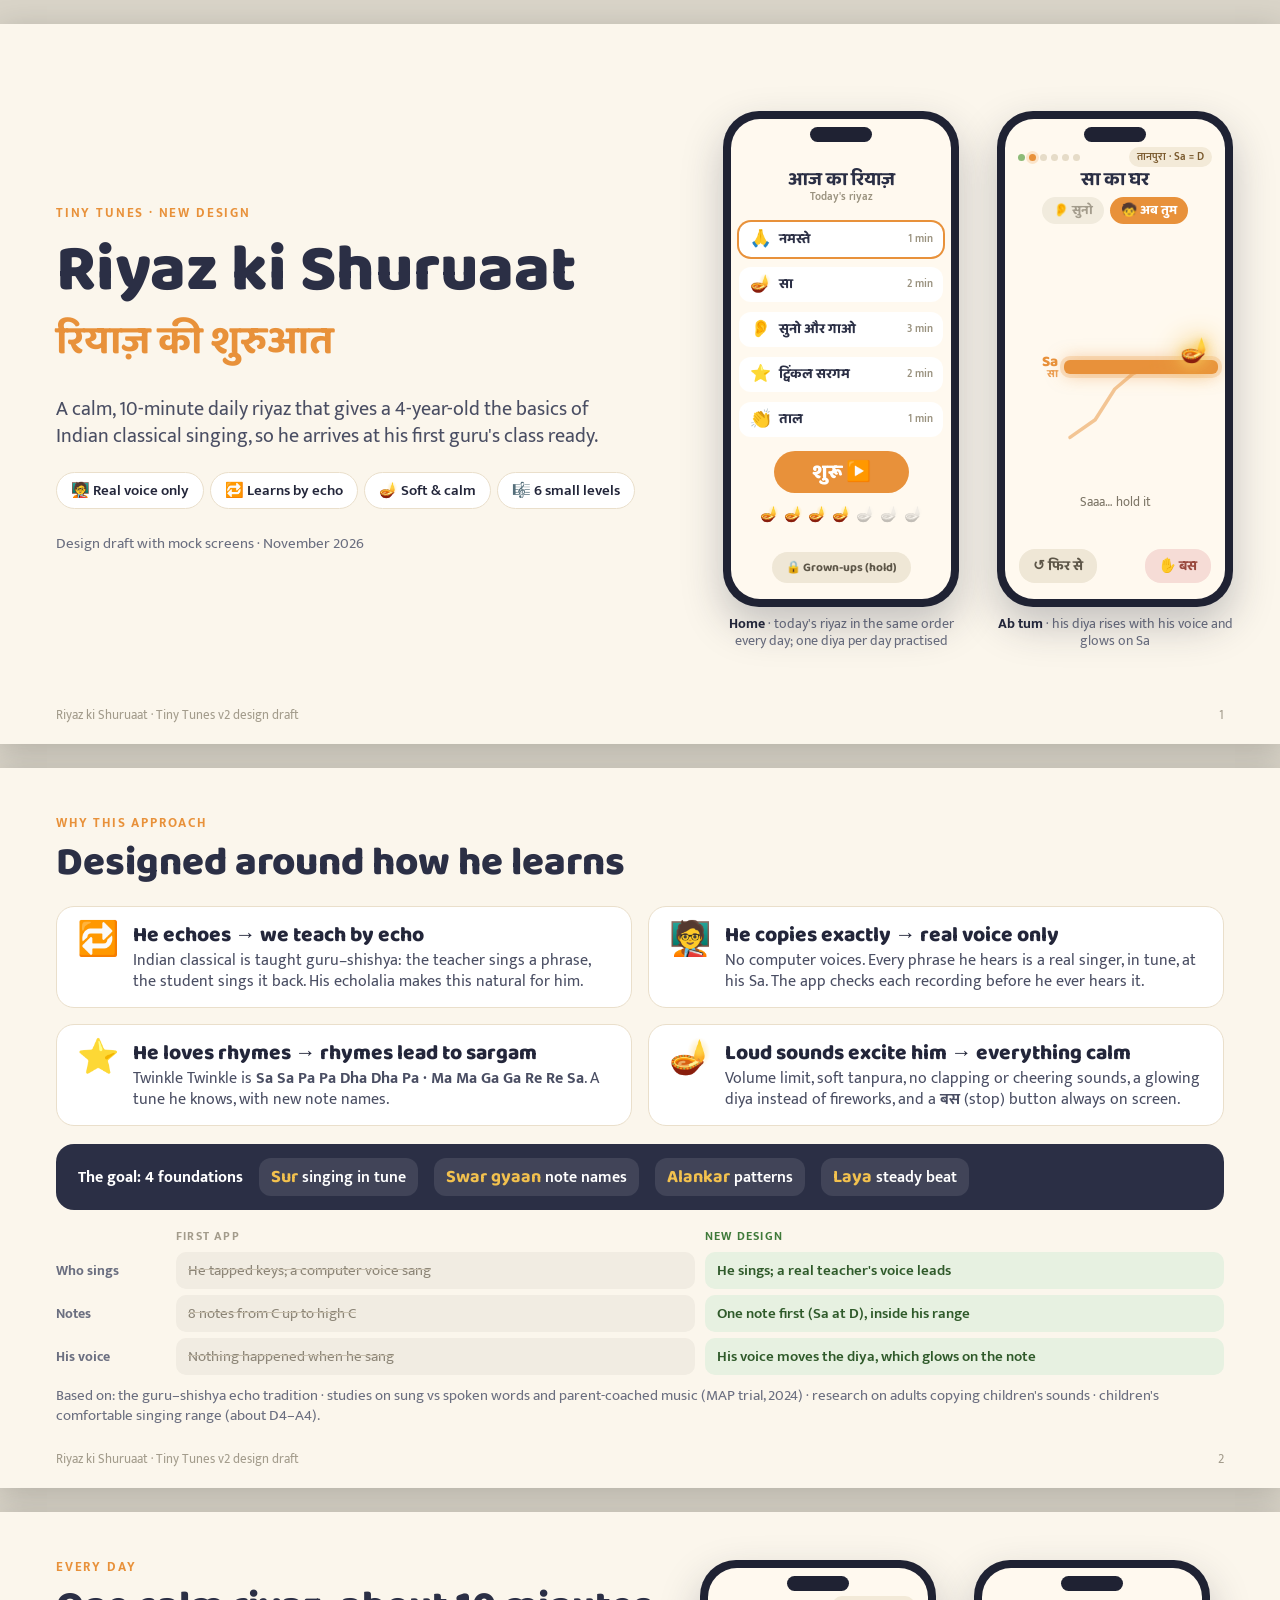
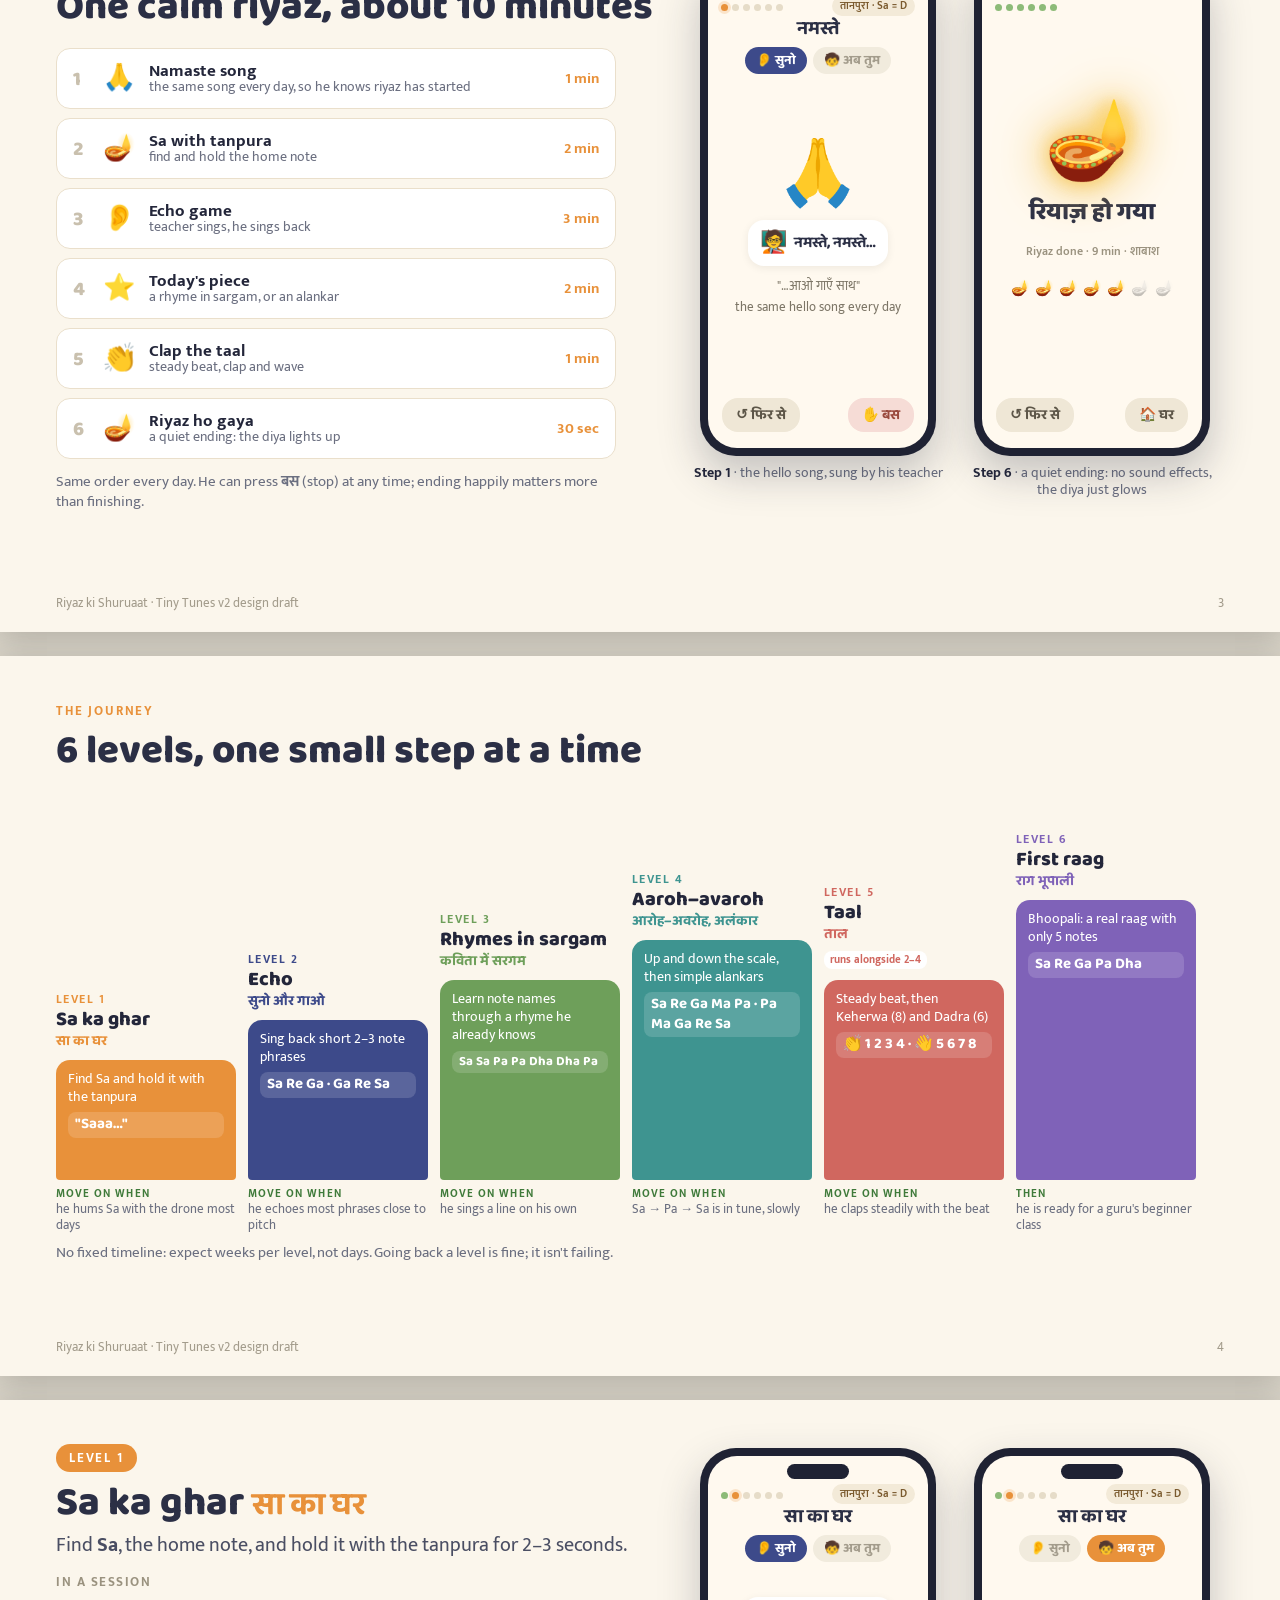
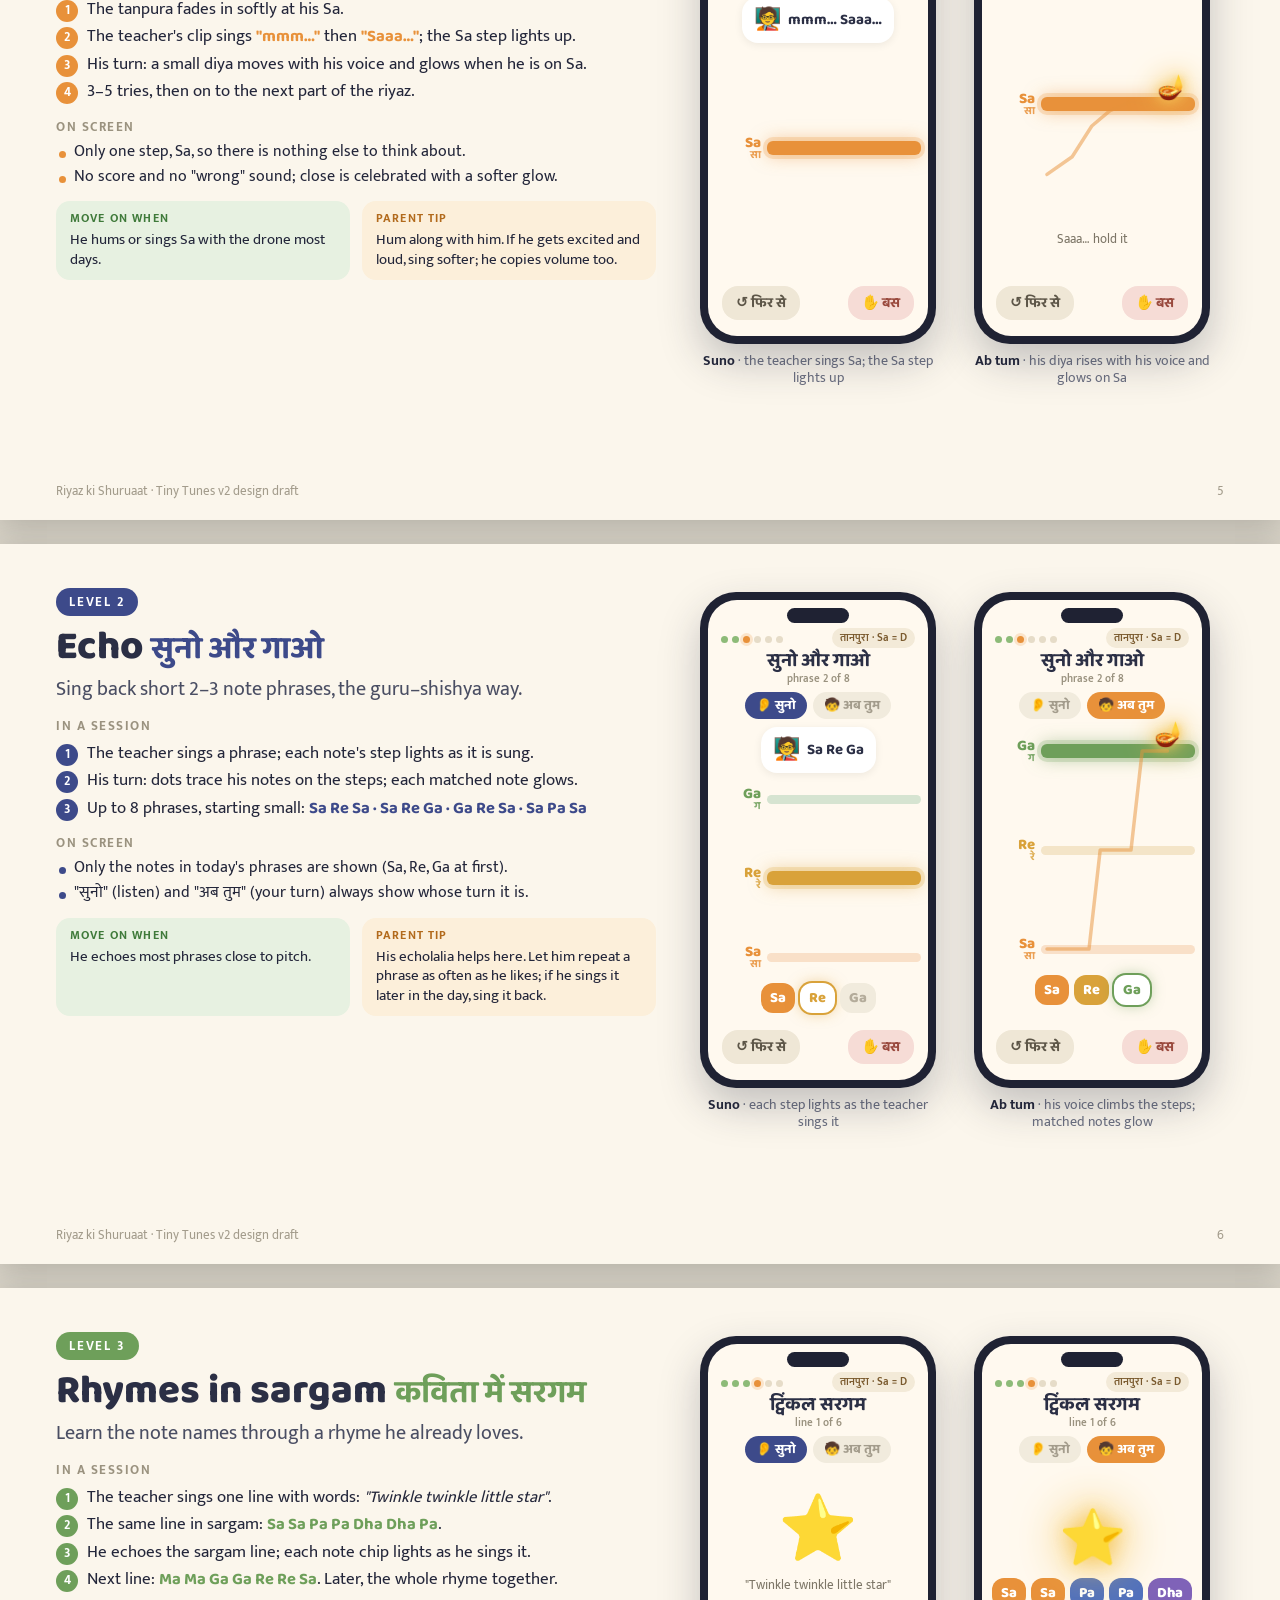
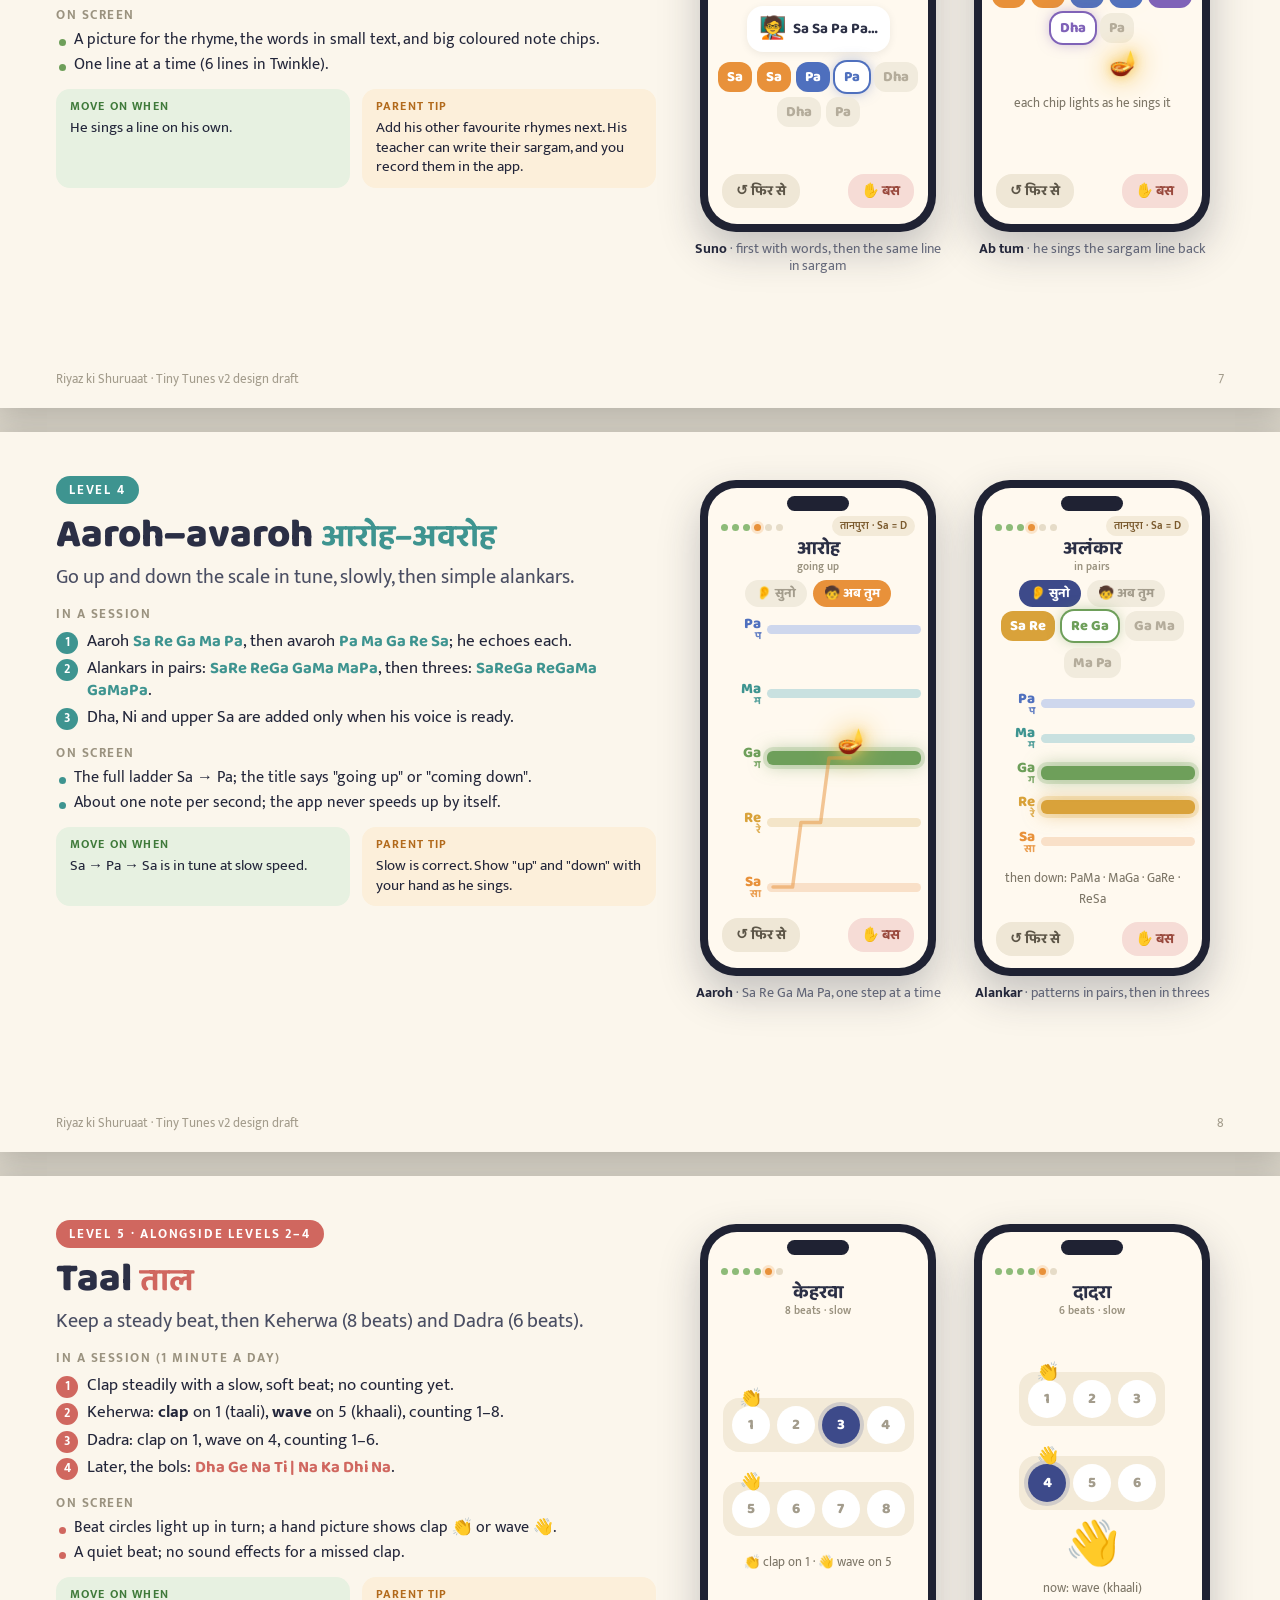
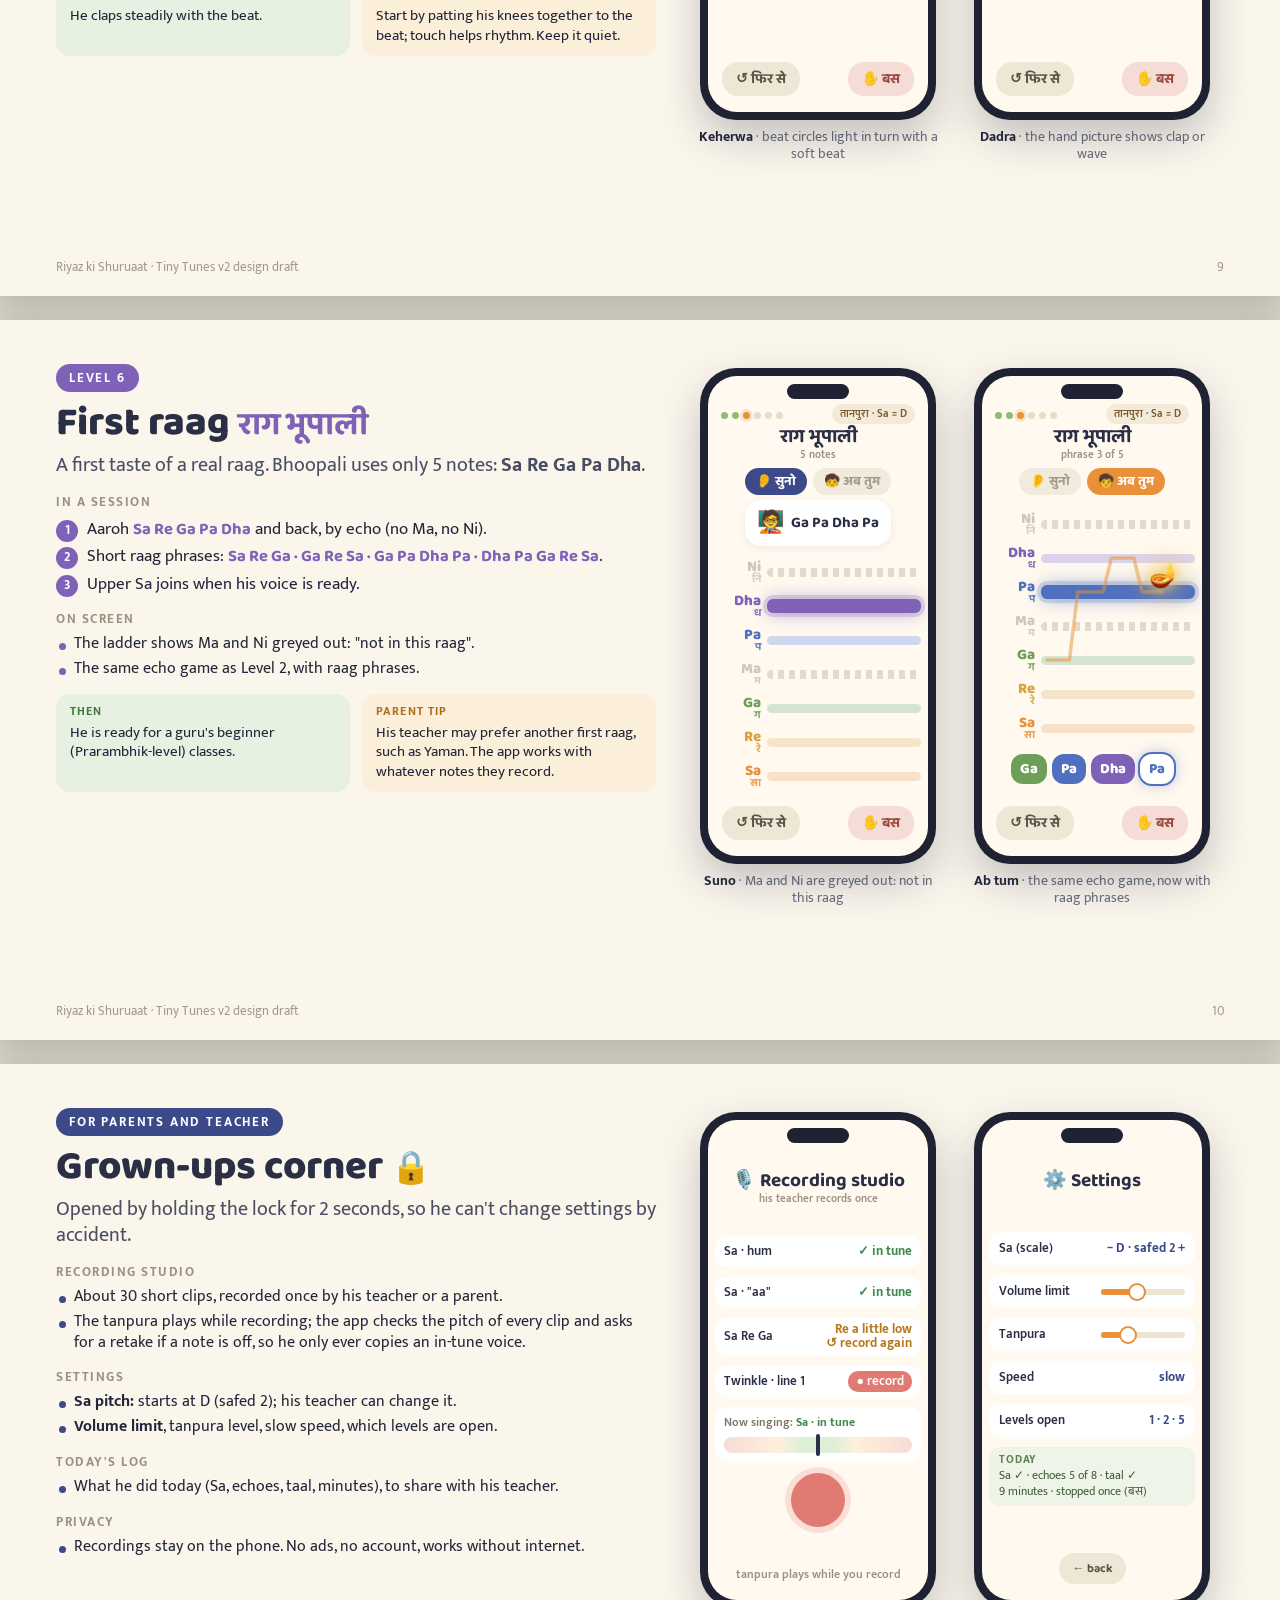
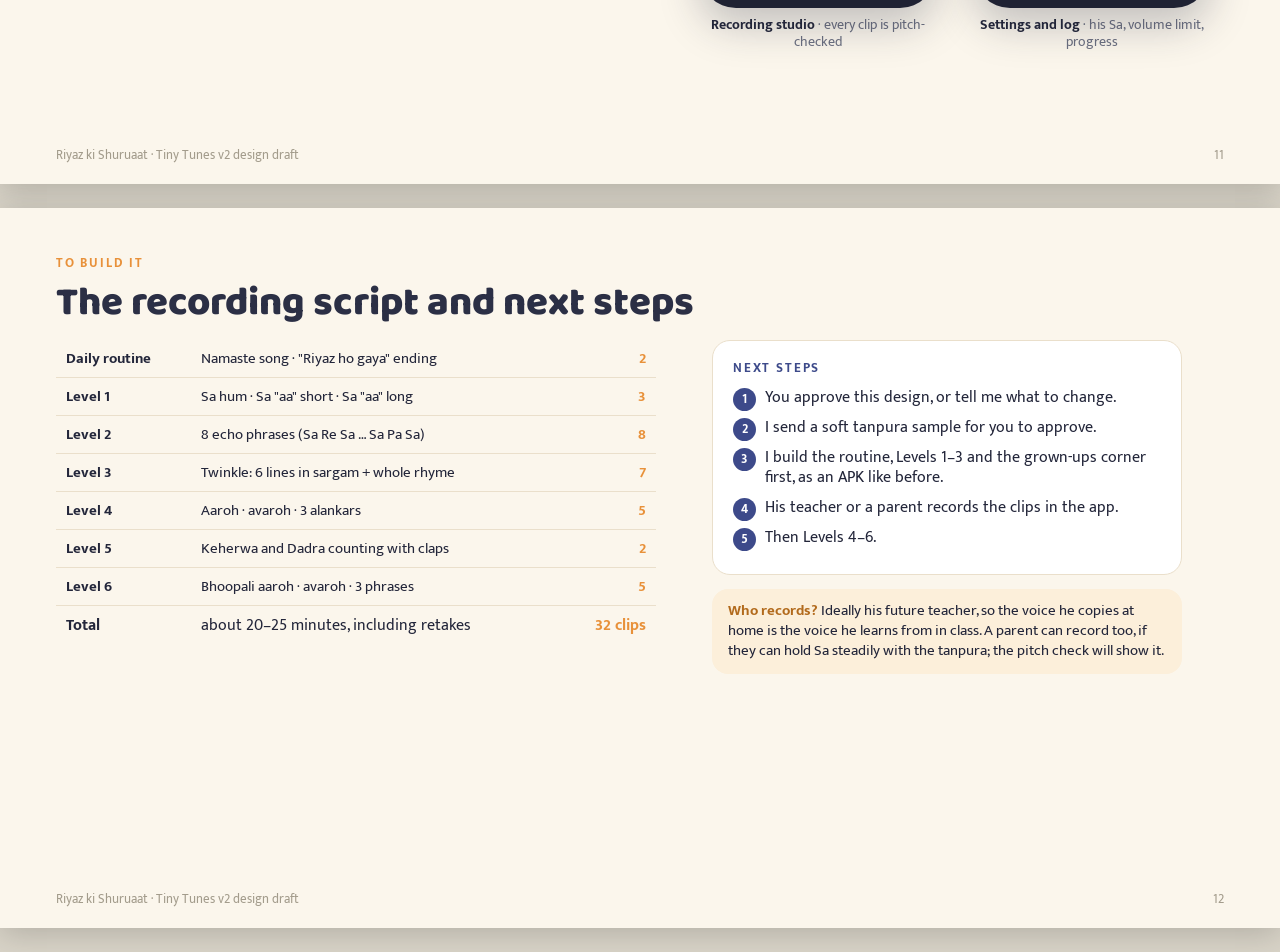
==== docs/presentation/index.html @ 470d6c38 "Add level-by-level design deck with mock screens (Riyaz ki Shuruaat) Co-Authored-By: Claude Opus 5.5" ====
<!DOCTYPE html>
<html lang="en"><head><meta charset="utf-8">
<meta name="viewport" content="width=device-width,initial-scale=1">
<title>Riyaz ki Shuruaat</title>
<style>
@font-face{font-family:"Baloo 2";font-weight:600;src:url(fonts/baloo-2-latin-600-normal.woff2) format("woff2");unicode-range:U+0000-00FF,U+0131,U+0152-0153,U+02BB-02BC,U+02C6,U+02DA,U+02DC,U+2000-206F,U+20AC,U+2122,U+2212,U+FEFF}
@font-face{font-family:"Baloo 2";font-weight:700;src:url(fonts/baloo-2-latin-700-normal.woff2) format("woff2");unicode-range:U+0000-00FF,U+0131,U+0152-0153,U+02BB-02BC,U+02C6,U+02DA,U+02DC,U+2000-206F,U+20AC,U+2122,U+2212,U+FEFF}
@font-face{font-family:"Baloo 2";font-weight:800;src:url(fonts/baloo-2-latin-800-normal.woff2) format("woff2");unicode-range:U+0000-00FF,U+0131,U+0152-0153,U+02BB-02BC,U+02C6,U+02DA,U+02DC,U+2000-206F,U+20AC,U+2122,U+2212,U+FEFF}
@font-face{font-family:"Baloo 2";font-weight:600;src:url(fonts/baloo-2-devanagari-600-normal.woff2) format("woff2");unicode-range:U+0900-097F,U+1CD0-1CF9,U+200C-200D,U+20A8,U+20B9,U+25CC,U+A830-A839,U+A8E0-A8FF}
@font-face{font-family:"Baloo 2";font-weight:700;src:url(fonts/baloo-2-devanagari-700-normal.woff2) format("woff2");unicode-range:U+0900-097F,U+1CD0-1CF9,U+200C-200D,U+20A8,U+20B9,U+25CC,U+A830-A839,U+A8E0-A8FF}
@font-face{font-family:"Baloo 2";font-weight:800;src:url(fonts/baloo-2-devanagari-800-normal.woff2) format("woff2");unicode-range:U+0900-097F,U+1CD0-1CF9,U+200C-200D,U+20A8,U+20B9,U+25CC,U+A830-A839,U+A8E0-A8FF}
@font-face{font-family:"Mukta";font-weight:400;src:url(fonts/mukta-latin-400-normal.woff2) format("woff2");unicode-range:U+0000-00FF,U+0131,U+0152-0153,U+02BB-02BC,U+02C6,U+02DA,U+02DC,U+2000-206F,U+20AC,U+2122,U+2212,U+FEFF}
@font-face{font-family:"Mukta";font-weight:600;src:url(fonts/mukta-latin-600-normal.woff2) format("woff2");unicode-range:U+0000-00FF,U+0131,U+0152-0153,U+02BB-02BC,U+02C6,U+02DA,U+02DC,U+2000-206F,U+20AC,U+2122,U+2212,U+FEFF}
@font-face{font-family:"Mukta";font-weight:700;src:url(fonts/mukta-latin-700-normal.woff2) format("woff2");unicode-range:U+0000-00FF,U+0131,U+0152-0153,U+02BB-02BC,U+02C6,U+02DA,U+02DC,U+2000-206F,U+20AC,U+2122,U+2212,U+FEFF}
@font-face{font-family:"Mukta";font-weight:400;src:url(fonts/mukta-devanagari-400-normal.woff2) format("woff2");unicode-range:U+0900-097F,U+1CD0-1CF9,U+200C-200D,U+20A8,U+20B9,U+25CC,U+A830-A839,U+A8E0-A8FF}
@font-face{font-family:"Mukta";font-weight:600;src:url(fonts/mukta-devanagari-600-normal.woff2) format("woff2");unicode-range:U+0900-097F,U+1CD0-1CF9,U+200C-200D,U+20A8,U+20B9,U+25CC,U+A830-A839,U+A8E0-A8FF}
@font-face{font-family:"Mukta";font-weight:700;src:url(fonts/mukta-devanagari-700-normal.woff2) format("woff2");unicode-range:U+0900-097F,U+1CD0-1CF9,U+200C-200D,U+20A8,U+20B9,U+25CC,U+A830-A839,U+A8E0-A8FF}

:root{--bg:#FBF6EC;--ink:#23263A;--mut:#6B6F80;--line:#EADFCB;--saf:#E8913A;--ind:#3D4A8A;--leaf:#6E9F5A;--teal:#3E9490;--rose:#D0675F;--vio:#7F62B8}
*{box-sizing:border-box;margin:0;padding:0}
html,body{background:#d9d4c8}
body{font-family:"Mukta","Noto Color Emoji",sans-serif;color:var(--ink);-webkit-print-color-adjust:exact;print-color-adjust:exact}
.slide{width:1280px;height:720px;background:var(--bg);position:relative;overflow:hidden;padding:44px 56px 0;break-after:page}
@media screen{.slide{margin:24px auto;box-shadow:0 6px 30px rgba(0,0,0,.18)}}
@page{size:1280px 720px;margin:0}
@media print{html,body{background:none}.slide{margin:0}}
.foot{position:absolute;left:56px;right:56px;bottom:18px;display:flex;justify-content:space-between;font-size:12.5px;color:#A39C8C}
.kicker{font-weight:700;letter-spacing:.14em;font-size:13px;color:var(--saf);text-transform:uppercase}
h1{font-family:"Baloo 2";font-size:66px;line-height:1;font-weight:800;color:#2B2F45}
h2{font-family:"Baloo 2";font-size:40px;font-weight:800;line-height:1.05;color:#2B2F45}
.dev{font-family:"Baloo 2";color:var(--saf);font-weight:700}
.lead{font-size:20px;color:#4A4E63;line-height:1.35}
.pill{display:inline-block;font-weight:600;font-size:15px;padding:5px 14px;border-radius:20px;background:#fff;border:1.5px solid var(--line);margin:0 6px 8px 0}
.note{font-size:14.5px;color:var(--mut);line-height:1.35}

/* ---------- phone ---------- */
.ph{display:flex;flex-direction:column;align-items:center;gap:9px}
.phone{width:236px;height:496px;border-radius:36px;background:#1F2233;padding:8px;box-shadow:0 18px 40px rgba(35,38,58,.25);position:relative}
.screen{width:100%;height:100%;border-radius:29px;background:#FFF9EF;overflow:hidden;display:flex;flex-direction:column;position:relative;font-family:"Baloo 2","Noto Color Emoji",sans-serif;color:#2B2F45}
.notch{position:absolute;top:8px;left:50%;transform:translateX(-50%);width:62px;height:15px;border-radius:9px;background:#1F2233}
.sb{display:flex;justify-content:space-between;align-items:center;padding:30px 13px 2px;height:48px}
.dots i{display:inline-block;width:7px;height:7px;border-radius:50%;background:#E6DCC8;margin-right:4px}
.dots i.done{background:#8DBB78}.dots i.cur{background:var(--saf);box-shadow:0 0 0 3px #E8913A33}
.tp{font-family:Mukta;font-size:10.5px;font-weight:600;background:#F3EAD8;color:#7A5A2E;padding:1px 8px;border-radius:10px}
.st{font-weight:700;font-size:19px;text-align:center;margin:2px 0 0;line-height:1.2}
.st small{display:block;font-family:Mukta;font-weight:600;font-size:11px;color:#9A927F}
.tbar{display:flex;gap:6px;justify-content:center;margin:6px 0 0}
.tb{font-size:13px;font-weight:700;padding:3px 11px;border-radius:14px;background:#F1EBDD;color:#A39C8C}
.tb.on{background:var(--ind);color:#fff}.tb.on.you{background:var(--saf)}
.body{flex:1;position:relative;padding:4px 10px;display:flex;flex-direction:column;align-items:center;justify-content:center;gap:10px}
.ft{display:flex;justify-content:space-between;padding:8px 14px 16px}
.kb{font-size:14px;font-weight:700;padding:6px 14px;border-radius:16px;background:#EFE7D6;color:#5D5648}
.kb.stop{background:#F6DCD6;color:#9A4A3E}
.bub{display:flex;align-items:center;gap:7px;background:#fff;border-radius:16px;padding:5px 12px;box-shadow:0 2px 8px rgba(0,0,0,.07);font-size:15px;font-weight:700}
.bub .av{font-size:22px}
.lad{position:relative;width:206px}
.rung{position:absolute;left:0;right:0;height:26px;display:flex;align-items:center;gap:6px}
.nl{width:46px;text-align:right;font-weight:800;font-size:15px;color:var(--c);line-height:.95}
.nl i{display:block;font-style:normal;font-size:11px;font-weight:700;opacity:.85}
.bar{flex:1;height:9px;border-radius:6px;background:color-mix(in srgb,var(--c) 28%,#fff)}
.rung.on .bar{height:14px;background:var(--c);box-shadow:0 0 0 4px color-mix(in srgb,var(--c) 22%,transparent),0 0 18px color-mix(in srgb,var(--c) 55%,transparent)}
.rung.grey .nl{color:#CFC8B8}.rung.grey .bar{background:repeating-linear-gradient(90deg,#E2DACB 0 6px,transparent 6px 11px)}
.trace{position:absolute;left:0;top:0;overflow:visible}
.trace polyline{fill:none;stroke:#E8913A;stroke-width:3.5;stroke-linecap:round;stroke-linejoin:round;opacity:.5}
.diya{position:absolute;font-size:24px;line-height:1;filter:drop-shadow(0 2px 2px rgba(0,0,0,.18))}
.diya.glow{filter:drop-shadow(0 0 6px #F7C95C) drop-shadow(0 0 14px #F2C14E)}
.arrow{position:absolute;right:-2px;font-size:22px;color:#B9B0A0;font-weight:800}
.chips{display:flex;flex-wrap:wrap;gap:5px;justify-content:center;max-width:206px}
.chip{font-weight:800;font-size:14.5px;padding:3px 9px;border-radius:12px;background:#F1EBDD;color:#B4AC9B}
.chip.done{background:var(--c);color:#fff}
.chip.cur{background:#fff;color:var(--c);box-shadow:0 0 0 2px var(--c),0 0 14px color-mix(in srgb,var(--c) 50%,transparent)}
.lyr{font-family:Mukta;font-size:12.5px;color:#7D7667;text-align:center}
.big{font-size:64px;line-height:1}
.glowbig{filter:drop-shadow(0 0 10px #F7C95C) drop-shadow(0 0 24px #F2C14E)}
.prog{font-family:Mukta;font-size:11.5px;color:#9A927F;font-weight:600}
.taalrow{display:flex;gap:7px;padding:8px 9px;border-radius:16px;background:#F3EAD8;position:relative}
.beat{width:38px;height:38px;border-radius:50%;background:#fff;display:flex;align-items:center;justify-content:center;font-size:15px;font-weight:800;color:#A39C8C;position:relative}
.beat.cur{background:var(--ind);color:#fff;box-shadow:0 0 0 4px #3D4A8A30}
.beat .ic{position:absolute;top:-21px;font-size:17px}
.taalgap{height:10px}
.rl{display:flex;align-items:center;gap:8px;background:#fff;border-radius:12px;padding:4px 10px;width:204px;font-size:14px;font-weight:700}
.rl .e{font-size:17px;width:22px;text-align:center}
.rl .m{margin-left:auto;font-family:Mukta;font-size:11px;color:#9A927F;font-weight:600}
.rl.cur{box-shadow:0 0 0 2px var(--saf)}
.go{background:var(--saf);color:#fff;font-weight:800;font-size:20px;border-radius:22px;padding:5px 38px;margin-top:4px}
.wk{display:flex;gap:5px}.wk span{font-size:15px;filter:grayscale(1) opacity(.3)}.wk span.on{filter:none}
.gl{display:flex;justify-content:space-between;align-items:center;width:206px;background:#fff;border-radius:11px;padding:5px 9px;font-family:Mukta;font-size:12.5px;font-weight:600;gap:6px}
.gl .ok{color:#3F8A4A;font-weight:700}.gl .warn{color:#B7791F;font-weight:700;text-align:right;line-height:1.1}
.gl .rec{background:#E07A73;color:#fff;border-radius:10px;padding:0 8px}
.meter{width:206px;background:#fff;border-radius:11px;padding:6px 9px 8px;font-family:Mukta;font-size:11.5px;color:#7D7667;font-weight:600}
.scale{position:relative;height:16px;margin-top:5px;border-radius:8px;background:linear-gradient(90deg,#F6DCD6,#FDF0DC 30%,#DDEFD6 42%,#DDEFD6 58%,#FDF0DC 70%,#F6DCD6)}
.needle{position:absolute;top:-3px;width:4px;height:22px;border-radius:2px;background:#2B2F45}
.recbtn{width:54px;height:54px;border-radius:50%;background:#E07A73;box-shadow:0 0 0 6px #E07A7333;margin:2px auto 0}
.sl{width:206px;background:#fff;border-radius:11px;padding:6px 10px;font-family:Mukta;font-size:12.5px;font-weight:600;display:flex;justify-content:space-between;align-items:center}
.sl .v{color:var(--ind);font-weight:700}
.track{width:84px;height:6px;border-radius:3px;background:#EDE5D4;position:relative}
.track b{position:absolute;left:0;top:0;bottom:0;border-radius:3px;background:var(--saf)}
.track i{position:absolute;top:-4px;width:14px;height:14px;border-radius:50%;background:#fff;box-shadow:0 0 0 2px var(--saf)}
.log{width:206px;background:#EEF4E8;border-radius:11px;padding:6px 10px;font-family:Mukta;font-size:12px;color:#3F5F35;line-height:1.35}
.log b{display:block;font-size:10.5px;letter-spacing:.08em;color:#5D7F52}
.cap{width:250px;text-align:center;font-size:13.5px;color:var(--mut);line-height:1.25}
.cap b{color:var(--ink)}

/* ---------- level slides ---------- */
.lvl{display:grid;grid-template-columns:600px 1fr;gap:30px;height:620px}
.badge{display:inline-block;font-weight:700;font-size:13px;letter-spacing:.14em;color:#fff;background:var(--lc);border-radius:14px;padding:3px 13px;margin-bottom:10px}
.lvl h2 .dev{color:var(--lc);font-size:32px;margin-left:8px}
.goal{font-size:20px;color:#4A4E63;line-height:1.3;margin:8px 0 4px}
.sec h4{font-size:12.5px;letter-spacing:.12em;text-transform:uppercase;color:#9A927F;margin:14px 0 4px;font-weight:700}
ol.steps{list-style:none;counter-reset:s}
ol.steps li{counter-increment:s;position:relative;padding-left:31px;margin:6px 0;font-size:16.5px;line-height:1.3}
ol.steps li::before{content:counter(s);position:absolute;left:0;top:1px;width:22px;height:22px;border-radius:50%;background:var(--lc);color:#fff;font-size:12.5px;font-weight:700;display:flex;align-items:center;justify-content:center}
ul.dots2{list-style:none}
ul.dots2 li{position:relative;padding-left:18px;margin:4px 0;font-size:16px;line-height:1.3}
ul.dots2 li::before{content:"";position:absolute;left:3px;top:9px;width:7px;height:7px;border-radius:50%;background:var(--lc)}
.boxes{display:grid;grid-template-columns:1fr 1fr;gap:12px;margin-top:14px}
.box{border-radius:14px;padding:11px 14px;font-size:15px;line-height:1.3}
.box b{display:block;font-size:11.5px;letter-spacing:.1em;text-transform:uppercase;margin-bottom:3px}
.box.move{background:#E7F1E1}.box.move b{color:#3F7A3A}
.box.tip{background:#FCEFDA}.box.tip b{color:#B26A1C}
.phones{display:flex;gap:24px;justify-content:center;align-items:flex-start;padding-top:4px}
.sg{font-family:"Baloo 2";font-weight:700;color:var(--lc)}

/* ---------- misc slides ---------- */
.cards{display:grid;grid-template-columns:1fr 1fr;gap:16px;margin-top:22px}
.card{background:#fff;border-radius:18px;padding:16px 20px;border:1.5px solid var(--line);display:flex;gap:14px}
.card .ce{font-size:34px;line-height:1}
.card h3{font-family:"Baloo 2";font-size:21px;font-weight:800;line-height:1.15;margin-bottom:3px}
.card p{font-size:15.5px;line-height:1.32;color:#4A4E63}
.band{margin-top:18px;background:#2B2F45;color:#fff;border-radius:18px;padding:14px 22px;display:flex;align-items:center;gap:16px;font-size:16px}
.band .f{background:#ffffff1a;border-radius:12px;padding:5px 12px;font-weight:600}
.band .f b{font-family:"Baloo 2";color:#F2C14E;font-size:18px;margin-right:4px}
.sched{display:flex;flex-direction:column;gap:9px;margin-top:20px;width:560px}
.si{display:flex;align-items:center;gap:14px;background:#fff;border-radius:14px;border:1.5px solid var(--line);padding:8px 16px}
.si .n{font-family:"Baloo 2";font-weight:800;color:#C9C0AE;font-size:20px;width:16px}
.si .e{font-size:26px}
.si .t{font-weight:700;font-size:17px;line-height:1.1}
.si .t small{display:block;font-weight:400;font-size:13.5px;color:var(--mut)}
.si .m{margin-left:auto;font-weight:700;color:var(--saf);font-size:15px;white-space:nowrap}
.stairs{display:flex;gap:12px;align-items:flex-end;height:392px;margin-top:16px}
.col{width:180px;display:flex;flex-direction:column;justify-content:flex-end;height:100%}
.col .lab{margin-bottom:8px}
.col .lab .num{font-weight:700;font-size:12px;letter-spacing:.12em;color:var(--lc)}
.col .lab .nm{font-family:"Baloo 2";font-weight:800;font-size:20px;line-height:1.05}
.col .lab .dv{font-family:"Baloo 2";font-weight:700;font-size:14px;color:var(--lc)}
.col .blk{background:var(--lc);border-radius:14px 14px 4px 4px;color:#fff;padding:10px 12px;font-size:14px;line-height:1.3}
.col .blk .ex{font-family:"Baloo 2";font-weight:700;font-size:15px;margin-top:6px;background:#ffffff26;border-radius:8px;padding:3px 7px}
.alongside{display:inline-block;font-size:11px;font-weight:700;background:#fff;color:var(--lc);border-radius:8px;padding:0 6px;margin-top:3px}
.under{display:flex;gap:12px;margin-top:8px}
.under div{width:180px;font-size:13px;line-height:1.25;color:var(--mut)}
.under div b{display:block;font-size:10.5px;letter-spacing:.1em;color:#3F7A3A}
table.rs{border-collapse:collapse;width:600px;font-size:15px;margin-top:16px}
table.rs td{padding:6px 10px;border-bottom:1.5px solid var(--line);vertical-align:top}
table.rs td:first-child{font-weight:700;white-space:nowrap}
table.rs td:last-child{text-align:right;font-weight:700;color:var(--saf);white-space:nowrap}
table.rs tr.tot td{border-bottom:0;font-size:16px}
.next{background:#fff;border:1.5px solid var(--line);border-radius:18px;padding:16px 20px;width:470px}
.next ol{list-style:none;counter-reset:s}
.next li{counter-increment:s;position:relative;padding-left:32px;margin:9px 0;font-size:16px;line-height:1.3}
.next li::before{content:counter(s);position:absolute;left:0;top:0;width:23px;height:23px;border-radius:50%;background:var(--ind);color:#fff;font-size:13px;font-weight:700;display:flex;align-items:center;justify-content:center}
.callout{margin-top:14px;background:#FCEFDA;border-radius:16px;padding:12px 16px;font-size:15px;line-height:1.35;width:470px}
.callout b{color:#B26A1C}
.cmp{display:grid;grid-template-columns:110px 1fr 1fr;gap:6px 10px;margin-top:16px;font-size:15px;align-items:center}
.cmp .ch{font-weight:700;font-size:12px;letter-spacing:.1em;text-transform:uppercase}
.cmp .ch.old{color:#A39C8C}.cmp .ch.new{color:#3F7A3A}
.cmp .cl{font-weight:700;color:var(--mut);font-size:14px}
.cmp .co{background:#F1ECE2;color:#8C8577;border-radius:10px;padding:6px 12px;text-decoration:line-through;text-decoration-color:#C9C0AE}
.cmp .cn{background:#E7F1E1;color:#2F5A2A;border-radius:10px;padding:6px 12px;font-weight:600}
</style></head><body>

<!-- 1 · Title -->
<section class="slide">
  <div style="display:grid;grid-template-columns:640px 1fr;gap:20px;height:620px;align-items:center">
    <div>
      <div class="kicker">Tiny Tunes · new design</div>
      <h1 style="margin-top:14px">Riyaz ki Shuruaat</h1>
      <div class="dev" style="font-size:40px;margin-top:6px">रियाज़ की शुरुआत</div>
      <p class="lead" style="margin:22px 0 22px;max-width:560px">A calm, 10-minute daily riyaz that gives a 4-year-old the basics of Indian classical singing, so he arrives at his first guru's class ready.</p>
      <div><span class="pill">🧑‍🏫 Real voice only</span><span class="pill">🔁 Learns by echo</span><span class="pill">🪔 Soft &amp; calm</span><span class="pill">🎼 6 small levels</span></div>
      <p class="note" style="margin-top:18px">Design draft with mock screens · November 2026</p>
    </div>
    <div class="phones" id="p-title"></div>
  </div>
  <div class="foot"><span>Riyaz ki Shuruaat · Tiny Tunes v2 design draft</span><span>1</span></div>
</section>

<!-- 2 · Designed around him -->
<section class="slide">
  <div class="kicker">Why this approach</div>
  <h2 style="margin-top:8px">Designed around how he learns</h2>
  <div class="cards">
    <div class="card"><div class="ce">🔁</div><div><h3>He echoes → we teach by echo</h3><p>Indian classical is taught guru–shishya: the teacher sings a phrase, the student sings it back. His echolalia makes this natural for him.</p></div></div>
    <div class="card"><div class="ce">🧑‍🏫</div><div><h3>He copies exactly → real voice only</h3><p>No computer voices. Every phrase he hears is a real singer, in tune, at his Sa. The app checks each recording before he ever hears it.</p></div></div>
    <div class="card"><div class="ce">⭐</div><div><h3>He loves rhymes → rhymes lead to sargam</h3><p>Twinkle Twinkle is <b>Sa Sa Pa Pa Dha Dha Pa · Ma Ma Ga Ga Re Re Sa</b>. A tune he knows, with new note names.</p></div></div>
    <div class="card"><div class="ce">🪔</div><div><h3>Loud sounds excite him → everything calm</h3><p>Volume limit, soft tanpura, no clapping or cheering sounds, a glowing diya instead of fireworks, and a <b>बस</b> (stop) button always on screen.</p></div></div>
  </div>
  <div class="band"><span style="font-weight:700;white-space:nowrap">The goal: 4 foundations</span>
    <span class="f"><b>Sur</b>singing in tune</span><span class="f"><b>Swar gyaan</b>note names</span><span class="f"><b>Alankar</b>patterns</span><span class="f"><b>Laya</b>steady beat</span></div>
  <div class="cmp">
    <div class="ch"></div><div class="ch old">First app</div><div class="ch new">New design</div>
    <div class="cl">Who sings</div><div class="co">He tapped keys; a computer voice sang</div><div class="cn">He sings; a real teacher's voice leads</div>
    <div class="cl">Notes</div><div class="co">8 notes from C up to high C</div><div class="cn">One note first (Sa at D), inside his range</div>
    <div class="cl">His voice</div><div class="co">Nothing happened when he sang</div><div class="cn">His voice moves the diya, which glows on the note</div>
  </div>
  <p class="note" style="margin-top:12px">Based on: the guru–shishya echo tradition · studies on sung vs spoken words and parent-coached music (MAP trial, 2024) · research on adults copying children's sounds · children's comfortable singing range (about D4–A4).</p>
  <div class="foot"><span>Riyaz ki Shuruaat · Tiny Tunes v2 design draft</span><span>2</span></div>
</section>

<!-- 3 · Daily routine -->
<section class="slide">
  <div style="display:grid;grid-template-columns:600px 1fr;gap:30px;height:620px">
    <div>
      <div class="kicker">Every day</div>
      <h2 style="margin-top:8px">One calm riyaz, about 10 minutes</h2>
      <div class="sched">
        <div class="si"><span class="n">1</span><span class="e">🙏</span><span class="t">Namaste song<small>the same song every day, so he knows riyaz has started</small></span><span class="m">1 min</span></div>
        <div class="si"><span class="n">2</span><span class="e">🪔</span><span class="t">Sa with tanpura<small>find and hold the home note</small></span><span class="m">2 min</span></div>
        <div class="si"><span class="n">3</span><span class="e">👂</span><span class="t">Echo game<small>teacher sings, he sings back</small></span><span class="m">3 min</span></div>
        <div class="si"><span class="n">4</span><span class="e">⭐</span><span class="t">Today's piece<small>a rhyme in sargam, or an alankar</small></span><span class="m">2 min</span></div>
        <div class="si"><span class="n">5</span><span class="e">👏</span><span class="t">Clap the taal<small>steady beat, clap and wave</small></span><span class="m">1 min</span></div>
        <div class="si"><span class="n">6</span><span class="e">🪔</span><span class="t">Riyaz ho gaya<small>a quiet ending: the diya lights up</small></span><span class="m">30 sec</span></div>
      </div>
      <p class="note" style="margin-top:14px;width:560px">Same order every day. He can press <b>बस</b> (stop) at any time; ending happily matters more than finishing.</p>
    </div>
    <div class="phones" id="p-routine"></div>
  </div>
  <div class="foot"><span>Riyaz ki Shuruaat · Tiny Tunes v2 design draft</span><span>3</span></div>
</section>

<!-- 4 · Six levels -->
<section class="slide">
  <div class="kicker">The journey</div>
  <h2 style="margin-top:8px">6 levels, one small step at a time</h2>
  <div class="stairs">
    <div class="col" style="--lc:var(--saf)"><div class="lab"><div class="num">LEVEL 1</div><div class="nm">Sa ka ghar</div><div class="dv">सा का घर</div></div><div class="blk" style="height:120px">Find Sa and hold it with the tanpura<div class="ex">"Saaa…"</div></div></div>
    <div class="col" style="--lc:var(--ind)"><div class="lab"><div class="num">LEVEL 2</div><div class="nm">Echo</div><div class="dv">सुनो और गाओ</div></div><div class="blk" style="height:160px">Sing back short 2–3 note phrases<div class="ex">Sa Re Ga · Ga Re Sa</div></div></div>
    <div class="col" style="--lc:var(--leaf)"><div class="lab"><div class="num">LEVEL 3</div><div class="nm">Rhymes in sargam</div><div class="dv">कविता में सरगम</div></div><div class="blk" style="height:200px">Learn note names through a rhyme he already knows<div class="ex" style="font-size:13px;white-space:nowrap">Sa Sa Pa Pa Dha Dha Pa</div></div></div>
    <div class="col" style="--lc:var(--teal)"><div class="lab"><div class="num">LEVEL 4</div><div class="nm">Aaroh–avaroh</div><div class="dv">आरोह–अवरोह, अलंकार</div></div><div class="blk" style="height:240px">Up and down the scale, then simple alankars<div class="ex">Sa Re Ga Ma Pa · Pa Ma Ga Re Sa</div></div></div>
    <div class="col" style="--lc:var(--rose)"><div class="lab"><div class="num">LEVEL 5</div><div class="nm">Taal</div><div class="dv">ताल</div><span class="alongside">runs alongside 2–4</span></div><div class="blk" style="height:200px">Steady beat, then Keherwa (8) and Dadra (6)<div class="ex">👏 1 2 3 4 · 👋 5 6 7 8</div></div></div>
    <div class="col" style="--lc:var(--vio)"><div class="lab"><div class="num">LEVEL 6</div><div class="nm">First raag</div><div class="dv">राग भूपाली</div></div><div class="blk" style="height:280px">Bhoopali: a real raag with only 5 notes<div class="ex">Sa Re Ga Pa Dha</div></div></div>
  </div>
  <div class="under">
    <div><b>MOVE ON WHEN</b>he hums Sa with the drone most days</div>
    <div><b>MOVE ON WHEN</b>he echoes most phrases close to pitch</div>
    <div><b>MOVE ON WHEN</b>he sings a line on his own</div>
    <div><b>MOVE ON WHEN</b>Sa → Pa → Sa is in tune, slowly</div>
    <div><b>MOVE ON WHEN</b>he claps steadily with the beat</div>
    <div><b>THEN</b>he is ready for a guru's beginner class</div>
  </div>
  <p class="note" style="margin-top:10px">No fixed timeline: expect weeks per level, not days. Going back a level is fine; it isn't failing.</p>
  <div class="foot"><span>Riyaz ki Shuruaat · Tiny Tunes v2 design draft</span><span>4</span></div>
</section>

<!-- 5 · Level 1 -->
<section class="slide" style="--lc:var(--saf)">
  <div class="lvl">
    <div>
      <span class="badge">LEVEL 1</span>
      <h2>Sa ka ghar<span class="dev">सा का घर</span></h2>
      <p class="goal">Find <b>Sa</b>, the home note, and hold it with the tanpura for 2–3 seconds.</p>
      <div class="sec"><h4>In a session</h4><ol class="steps">
        <li>The tanpura fades in softly at his Sa.</li>
        <li>The teacher's clip sings <span class="sg">"mmm…"</span> then <span class="sg">"Saaa…"</span>; the Sa step lights up.</li>
        <li>His turn: a small diya moves with his voice and glows when he is on Sa.</li>
        <li>3–5 tries, then on to the next part of the riyaz.</li>
      </ol></div>
      <div class="sec"><h4>On screen</h4><ul class="dots2">
        <li>Only one step, Sa, so there is nothing else to think about.</li>
        <li>No score and no "wrong" sound; close is celebrated with a softer glow.</li>
      </ul></div>
      <div class="boxes">
        <div class="box move"><b>Move on when</b>He hums or sings Sa with the drone most days.</div>
        <div class="box tip"><b>Parent tip</b>Hum along with him. If he gets excited and loud, sing softer; he copies volume too.</div>
      </div>
    </div>
    <div class="phones" id="p-l1"></div>
  </div>
  <div class="foot"><span>Riyaz ki Shuruaat · Tiny Tunes v2 design draft</span><span>5</span></div>
</section>

<!-- 6 · Level 2 -->
<section class="slide" style="--lc:var(--ind)">
  <div class="lvl">
    <div>
      <span class="badge">LEVEL 2</span>
      <h2>Echo<span class="dev">सुनो और गाओ</span></h2>
      <p class="goal">Sing back short 2–3 note phrases, the guru–shishya way.</p>
      <div class="sec"><h4>In a session</h4><ol class="steps">
        <li>The teacher sings a phrase; each note's step lights as it is sung.</li>
        <li>His turn: dots trace his notes on the steps; each matched note glows.</li>
        <li>Up to 8 phrases, starting small: <span class="sg">Sa Re Sa · Sa Re Ga · Ga Re Sa · Sa Pa Sa</span></li>
      </ol></div>
      <div class="sec"><h4>On screen</h4><ul class="dots2">
        <li>Only the notes in today's phrases are shown (Sa, Re, Ga at first).</li>
        <li>"सुनो" (listen) and "अब तुम" (your turn) always show whose turn it is.</li>
      </ul></div>
      <div class="boxes">
        <div class="box move"><b>Move on when</b>He echoes most phrases close to pitch.</div>
        <div class="box tip"><b>Parent tip</b>His echolalia helps here. Let him repeat a phrase as often as he likes; if he sings it later in the day, sing it back.</div>
      </div>
    </div>
    <div class="phones" id="p-l2"></div>
  </div>
  <div class="foot"><span>Riyaz ki Shuruaat · Tiny Tunes v2 design draft</span><span>6</span></div>
</section>

<!-- 7 · Level 3 -->
<section class="slide" style="--lc:var(--leaf)">
  <div class="lvl">
    <div>
      <span class="badge">LEVEL 3</span>
      <h2>Rhymes in sargam<span class="dev">कविता में सरगम</span></h2>
      <p class="goal">Learn the note names through a rhyme he already loves.</p>
      <div class="sec"><h4>In a session</h4><ol class="steps">
        <li>The teacher sings one line with words: <i>"Twinkle twinkle little star"</i>.</li>
        <li>The same line in sargam: <span class="sg">Sa Sa Pa Pa Dha Dha Pa</span>.</li>
        <li>He echoes the sargam line; each note chip lights as he sings it.</li>
        <li>Next line: <span class="sg">Ma Ma Ga Ga Re Re Sa</span>. Later, the whole rhyme together.</li>
      </ol></div>
      <div class="sec"><h4>On screen</h4><ul class="dots2">
        <li>A picture for the rhyme, the words in small text, and big coloured note chips.</li>
        <li>One line at a time (6 lines in Twinkle).</li>
      </ul></div>
      <div class="boxes">
        <div class="box move"><b>Move on when</b>He sings a line on his own.</div>
        <div class="box tip"><b>Parent tip</b>Add his other favourite rhymes next. His teacher can write their sargam, and you record them in the app.</div>
      </div>
    </div>
    <div class="phones" id="p-l3"></div>
  </div>
  <div class="foot"><span>Riyaz ki Shuruaat · Tiny Tunes v2 design draft</span><span>7</span></div>
</section>

<!-- 8 · Level 4 -->
<section class="slide" style="--lc:var(--teal)">
  <div class="lvl">
    <div>
      <span class="badge">LEVEL 4</span>
      <h2>Aaroh–avaroh<span class="dev">आरोह–अवरोह</span></h2>
      <p class="goal">Go up and down the scale in tune, slowly, then simple alankars.</p>
      <div class="sec"><h4>In a session</h4><ol class="steps">
        <li>Aaroh <span class="sg">Sa Re Ga Ma Pa</span>, then avaroh <span class="sg">Pa Ma Ga Re Sa</span>; he echoes each.</li>
        <li>Alankars in pairs: <span class="sg">SaRe ReGa GaMa MaPa</span>, then threes: <span class="sg">SaReGa ReGaMa GaMaPa</span>.</li>
        <li>Dha, Ni and upper Sa are added only when his voice is ready.</li>
      </ol></div>
      <div class="sec"><h4>On screen</h4><ul class="dots2">
        <li>The full ladder Sa → Pa; the title says "going up" or "coming down".</li>
        <li>About one note per second; the app never speeds up by itself.</li>
      </ul></div>
      <div class="boxes">
        <div class="box move"><b>Move on when</b>Sa → Pa → Sa is in tune at slow speed.</div>
        <div class="box tip"><b>Parent tip</b>Slow is correct. Show "up" and "down" with your hand as he sings.</div>
      </div>
    </div>
    <div class="phones" id="p-l4"></div>
  </div>
  <div class="foot"><span>Riyaz ki Shuruaat · Tiny Tunes v2 design draft</span><span>8</span></div>
</section>

<!-- 9 · Level 5 -->
<section class="slide" style="--lc:var(--rose)">
  <div class="lvl">
    <div>
      <span class="badge">LEVEL 5 · ALONGSIDE LEVELS 2–4</span>
      <h2>Taal<span class="dev">ताल</span></h2>
      <p class="goal">Keep a steady beat, then Keherwa (8 beats) and Dadra (6 beats).</p>
      <div class="sec"><h4>In a session (1 minute a day)</h4><ol class="steps">
        <li>Clap steadily with a slow, soft beat; no counting yet.</li>
        <li>Keherwa: <b>clap</b> on 1 (taali), <b>wave</b> on 5 (khaali), counting 1–8.</li>
        <li>Dadra: clap on 1, wave on 4, counting 1–6.</li>
        <li>Later, the bols: <span class="sg">Dha Ge Na Ti | Na Ka Dhi Na</span>.</li>
      </ol></div>
      <div class="sec"><h4>On screen</h4><ul class="dots2">
        <li>Beat circles light up in turn; a hand picture shows clap 👏 or wave 👋.</li>
        <li>A quiet beat; no sound effects for a missed clap.</li>
      </ul></div>
      <div class="boxes">
        <div class="box move"><b>Move on when</b>He claps steadily with the beat.</div>
        <div class="box tip"><b>Parent tip</b>Start by patting his knees together to the beat; touch helps rhythm. Keep it quiet.</div>
      </div>
    </div>
    <div class="phones" id="p-l5"></div>
  </div>
  <div class="foot"><span>Riyaz ki Shuruaat · Tiny Tunes v2 design draft</span><span>9</span></div>
</section>

<!-- 10 · Level 6 -->
<section class="slide" style="--lc:var(--vio)">
  <div class="lvl">
    <div>
      <span class="badge">LEVEL 6</span>
      <h2>First raag<span class="dev">राग भूपाली</span></h2>
      <p class="goal">A first taste of a real raag. Bhoopali uses only 5 notes: <b>Sa Re Ga Pa Dha</b>.</p>
      <div class="sec"><h4>In a session</h4><ol class="steps">
        <li>Aaroh <span class="sg">Sa Re Ga Pa Dha</span> and back, by echo (no Ma, no Ni).</li>
        <li>Short raag phrases: <span class="sg">Sa Re Ga · Ga Re Sa · Ga Pa Dha Pa · Dha Pa Ga Re Sa</span>.</li>
        <li>Upper Sa joins when his voice is ready.</li>
      </ol></div>
      <div class="sec"><h4>On screen</h4><ul class="dots2">
        <li>The ladder shows Ma and Ni greyed out: "not in this raag".</li>
        <li>The same echo game as Level 2, with raag phrases.</li>
      </ul></div>
      <div class="boxes">
        <div class="box move"><b>Then</b>He is ready for a guru's beginner (Prarambhik-level) classes.</div>
        <div class="box tip"><b>Parent tip</b>His teacher may prefer another first raag, such as Yaman. The app works with whatever notes they record.</div>
      </div>
    </div>
    <div class="phones" id="p-l6"></div>
  </div>
  <div class="foot"><span>Riyaz ki Shuruaat · Tiny Tunes v2 design draft</span><span>10</span></div>
</section>

<!-- 11 · Grown-ups corner -->
<section class="slide" style="--lc:var(--ind)">
  <div class="lvl">
    <div>
      <span class="badge">FOR PARENTS AND TEACHER</span>
      <h2>Grown-ups corner<span class="dev">🔒</span></h2>
      <p class="goal">Opened by holding the lock for 2 seconds, so he can't change settings by accident.</p>
      <div class="sec"><h4>Recording studio</h4><ul class="dots2">
        <li>About 30 short clips, recorded once by his teacher or a parent.</li>
        <li>The tanpura plays while recording; the app checks the pitch of every clip and asks for a retake if a note is off, so he only ever copies an in-tune voice.</li>
      </ul></div>
      <div class="sec"><h4>Settings</h4><ul class="dots2">
        <li><b>Sa pitch:</b> starts at D (safed 2); his teacher can change it.</li>
        <li><b>Volume limit</b>, tanpura level, slow speed, which levels are open.</li>
      </ul></div>
      <div class="sec"><h4>Today's log</h4><ul class="dots2">
        <li>What he did today (Sa, echoes, taal, minutes), to share with his teacher.</li>
      </ul></div>
      <div class="sec"><h4>Privacy</h4><ul class="dots2">
        <li>Recordings stay on the phone. No ads, no account, works without internet.</li>
      </ul></div>
    </div>
    <div class="phones" id="p-gu"></div>
  </div>
  <div class="foot"><span>Riyaz ki Shuruaat · Tiny Tunes v2 design draft</span><span>11</span></div>
</section>

<!-- 12 · What's needed -->
<section class="slide">
  <div class="kicker">To build it</div>
  <h2 style="margin-top:8px">The recording script and next steps</h2>
  <div style="display:grid;grid-template-columns:620px 1fr;gap:36px">
    <div>
      <table class="rs">
        <tr><td>Daily routine</td><td>Namaste song · "Riyaz ho gaya" ending</td><td>2</td></tr>
        <tr><td>Level 1</td><td>Sa hum · Sa "aa" short · Sa "aa" long</td><td>3</td></tr>
        <tr><td>Level 2</td><td>8 echo phrases (Sa Re Sa … Sa Pa Sa)</td><td>8</td></tr>
        <tr><td>Level 3</td><td>Twinkle: 6 lines in sargam + whole rhyme</td><td>7</td></tr>
        <tr><td>Level 4</td><td>Aaroh · avaroh · 3 alankars</td><td>5</td></tr>
        <tr><td>Level 5</td><td>Keherwa and Dadra counting with claps</td><td>2</td></tr>
        <tr><td>Level 6</td><td>Bhoopali aaroh · avaroh · 3 phrases</td><td>5</td></tr>
        <tr class="tot"><td>Total</td><td>about 20–25 minutes, including retakes</td><td>32 clips</td></tr>
      </table>
    </div>
    <div style="margin-top:16px">
    <div class="next">
      <div class="kicker" style="color:var(--ind)">Next steps</div>
      <ol>
        <li>You approve this design, or tell me what to change.</li>
        <li>I send a soft tanpura sample for you to approve.</li>
        <li>I build the routine, Levels 1–3 and the grown-ups corner first, as an APK like before.</li>
        <li>His teacher or a parent records the clips in the app.</li>
        <li>Then Levels 4–6.</li>
      </ol>
    </div>
    <div class="callout"><b>Who records?</b> Ideally his future teacher, so the voice he copies at home is the voice he learns from in class. A parent can record too, if they can hold Sa steadily with the tanpura; the pitch check will show it.</div>
    </div>
  </div>
  <div class="foot"><span>Riyaz ki Shuruaat · Tiny Tunes v2 design draft</span><span>12</span></div>
</section>

<script>
const NOTES={Sa:{c:'#E8913A',d:'सा'},Re:{c:'#D9A23A',d:'रे'},Ga:{c:'#6E9F5A',d:'ग'},Ma:{c:'#3E9490',d:'म'},Pa:{c:'#4F70BE',d:'प'},Dha:{c:'#7F62B8',d:'ध'},Ni:{c:'#BE5F92',d:'नि'},"Sa'":{c:'#E8913A',d:'सां'}};
function ladder(o){
  const n=o.notes.length,H=o.h||250,pad=16;
  const step=n>1?(H-2*pad)/(n-1):0;
  const y=v=>n>1?H-pad-v*step:H/2-v*44;
  let s=`<div class="lad" style="height:${H}px">`;
  o.notes.forEach((k,i)=>{const N=NOTES[k];const st=(o.lit||[]).includes(k)?'on':(o.grey||[]).includes(k)?'grey':'';
    s+=`<div class="rung ${st}" style="top:${y(i)-13}px;--c:${N.c}"><span class="nl">${k}<i>${N.d}</i></span><span class="bar"></span></div>`});
  if(o.trace){const pts=o.trace.map(([x,v])=>`${58+x*140},${y(v)}`).join(' ');s+=`<svg class="trace" width="206" height="${H}"><polyline points="${pts}"/></svg>`}
  if(o.diya){const [x,v]=o.diya;s+=`<div class="diya ${o.glow?'glow':''}" style="left:${58+x*140-13}px;top:${y(v)-27}px">🪔</div>`}
  if(o.arrow)s+=`<div class="arrow" style="top:${H/2-14}px">${o.arrow}</div>`;
  return s+'</div>';
}
function chips(arr,state){return `<div class="chips">${arr.map((k,i)=>`<span class="chip ${state(i)}" style="--c:${NOTES[k.replace(/[0-9]/g,'')]?.c||'#888'}">${k.replace(/[0-9]/g,'')}</span>`).join('')}</div>`}
const tbar=t=>`<div class="tbar"><span class="tb ${t=='listen'?'on':''}">👂 सुनो</span><span class="tb ${t=='you'?'on you':''}">🧒 अब तुम</span></div>`;
const defFoot=`<div class="ft"><span class="kb">↺ फिर से</span><span class="kb stop">✋ बस</span></div>`;
function phone(o){
  const dots=[0,1,2,3,4,5].map(i=>`<i class="${i<o.step?'done':i==o.step?'cur':''}"></i>`).join('');
  return `<div class="ph"><div class="phone"><div class="screen"><div class="notch"></div>
   <div class="sb"><span class="dots">${o.step==null?'':dots}</span>${o.tanpura?'<span class="tp">तानपुरा · Sa = D</span>':''}</div>
   ${o.title?`<div class="st">${o.title}${o.sub?`<small>${o.sub}</small>`:''}</div>`:''}
   ${o.turn?tbar(o.turn):''}
   <div class="body">${o.body}</div>
   ${o.foot===undefined?defFoot:o.foot}
  </div></div><div class="cap">${o.cap||''}</div></div>`;
}
const T=(id,...p)=>document.getElementById(id).innerHTML=p.join('');
const bub=(t)=>`<div class="bub"><span class="av">🧑‍🏫</span><span>${t}</span></div>`;

/* Home */
const home=phone({step:null,title:'आज का रियाज़',sub:"Today's riyaz",body:`
  <div class="rl cur"><span class="e">🙏</span>नमस्ते<span class="m">1 min</span></div>
  <div class="rl"><span class="e">🪔</span>सा<span class="m">2 min</span></div>
  <div class="rl"><span class="e">👂</span>सुनो और गाओ<span class="m">3 min</span></div>
  <div class="rl"><span class="e">⭐</span>ट्विंकल सरगम<span class="m">2 min</span></div>
  <div class="rl"><span class="e">👏</span>ताल<span class="m">1 min</span></div>
  <div class="go">शुरू ▶</div>
  <div class="wk"><span class="on">🪔</span><span class="on">🪔</span><span class="on">🪔</span><span class="on">🪔</span><span>🪔</span><span>🪔</span><span>🪔</span></div>`,
  foot:`<div class="ft" style="justify-content:center"><span class="kb" style="font-size:12px">🔒 Grown-ups (hold)</span></div>`,
  cap:'<b>Home</b> · today\'s riyaz in the same order every day; one diya per day practised'});
const l1you=phone({step:1,tanpura:true,title:'सा का घर',turn:'you',body:ladder({notes:['Sa'],lit:['Sa'],h:230,trace:[[0,-1.6],[.18,-1.2],[.32,-.5],[.45,-.15],[.6,.05],[.75,-.03],[.88,0]],diya:[.88,0],glow:true})+'<div class="lyr">Saaa… hold it</div>',
  cap:'<b>Ab tum</b> · his diya rises with his voice and glows on Sa'});
T('p-title',home,l1you);

/* Routine */
T('p-routine',
 phone({step:0,tanpura:true,title:'नमस्ते',turn:'listen',body:`<div class="big">🙏</div>${bub('नमस्ते, नमस्ते…')}<div class="lyr">"…आओ गाएँ साथ"<br>the same hello song every day</div>`,
   cap:'<b>Step 1</b> · the hello song, sung by his teacher'}),
 phone({step:6,title:'',body:`<div class="big glowbig" style="font-size:78px">🪔</div><div style="font-weight:800;font-size:24px">रियाज़ हो गया</div><div class="prog">Riyaz done · 9 min · शाबाश</div><div class="wk" style="margin-top:6px"><span class="on">🪔</span><span class="on">🪔</span><span class="on">🪔</span><span class="on">🪔</span><span class="on">🪔</span><span>🪔</span><span>🪔</span></div>`,
   foot:`<div class="ft"><span class="kb">↺ फिर से</span><span class="kb">🏠 घर</span></div>`,
   cap:'<b>Step 6</b> · a quiet ending: no sound effects, the diya just glows'}));

/* Level 1 */
T('p-l1',
 phone({step:1,tanpura:true,title:'सा का घर',turn:'listen',body:`${bub('mmm… Saaa…')}${ladder({notes:['Sa'],lit:['Sa'],h:190})}`,
   cap:'<b>Suno</b> · the teacher sings Sa; the Sa step lights up'}),
 l1you);

/* Level 2 */
T('p-l2',
 phone({step:2,tanpura:true,title:'सुनो और गाओ',sub:'phrase 2 of 8',turn:'listen',body:`${bub('Sa Re Ga')}${ladder({notes:['Sa','Re','Ga'],lit:['Re'],h:190})}${chips(['Sa','Re','Ga'],i=>i==0?'done':i==1?'cur':'')}`,
   cap:'<b>Suno</b> · each step lights as the teacher sings it'}),
 phone({step:2,tanpura:true,title:'सुनो और गाओ',sub:'phrase 2 of 8',turn:'you',body:`${ladder({notes:['Sa','Re','Ga'],lit:['Ga'],h:230,trace:[[0,0],[.3,0],[.38,1],[.6,1],[.68,2],[.86,2]],diya:[.86,2],glow:true})}${chips(['Sa','Re','Ga'],i=>i<2?'done':'cur')}`,
   cap:'<b>Ab tum</b> · his voice climbs the steps; matched notes glow'}));

/* Level 3 */
const tw=['Sa','Sa','Pa','Pa','Dha','Dha','Pa'];
T('p-l3',
 phone({step:3,tanpura:true,title:'ट्विंकल सरगम',sub:'line 1 of 6',turn:'listen',body:`<div class="big">⭐</div><div class="lyr">"Twinkle twinkle little star"</div>${bub('Sa Sa Pa Pa…')}${chips(tw,i=>i<3?'done':i==3?'cur':'')}`,
   cap:'<b>Suno</b> · first with words, then the same line in sargam'}),
 phone({step:3,tanpura:true,title:'ट्विंकल सरगम',sub:'line 1 of 6',turn:'you',body:`<div class="big glowbig" style="font-size:54px">⭐</div>${chips(tw,i=>i<5?'done':i==5?'cur':'')}<div style="position:relative;height:30px;width:206px"><div class="diya glow" style="left:120px;top:0">🪔</div></div><div class="lyr">each chip lights as he sings it</div>`,
   cap:'<b>Ab tum</b> · he sings the sargam line back'}));

/* Level 4 */
T('p-l4',
 phone({step:3,tanpura:true,title:'आरोह',sub:'going up',turn:'you',body:ladder({notes:['Sa','Re','Ga','Ma','Pa'],lit:['Ga'],h:290,trace:[[0,0],[.14,0],[.2,1],[.34,1],[.4,2],[.55,2]],diya:[.55,2],glow:true}),
   cap:'<b>Aaroh</b> · Sa Re Ga Ma Pa, one step at a time'}),
 phone({step:3,tanpura:true,title:'अलंकार',sub:'in pairs',turn:'listen',body:`<div class="chips" style="gap:7px">${['SaRe','ReGa','GaMa','MaPa'].map((p,i)=>`<span class="chip ${i==0?'done':i==1?'cur':''}" style="--c:${NOTES[p.match(/[A-Z][a-z]+/g)[1]].c}">${p.replace(/([a-z])([A-Z])/,'$1 $2')}</span>`).join('')}</div>${ladder({notes:['Sa','Re','Ga','Ma','Pa'],lit:['Re','Ga'],h:170})}<div class="lyr">then down: PaMa · MaGa · GaRe · ReSa</div>`,
   cap:'<b>Alankar</b> · patterns in pairs, then in threes'}));

/* Level 5 */
const beats=(n,split,cur,icons)=>{let r='',row='';for(let i=1;i<=n;i++){row+=`<div class="beat ${i==cur?'cur':''}">${icons[i]?`<span class="ic">${icons[i]}</span>`:''}${i}</div>`;if(i==split||i==n){r+=`<div class="taalrow">${row}</div>`+(i<n?'<div class="taalgap"></div>':'');row=''}}return r};
T('p-l5',
 phone({step:4,title:'केहरवा',sub:'8 beats · slow',turn:null,body:`${beats(8,4,3,{1:'👏',5:'👋'})}<div class="lyr" style="margin-top:6px">👏 clap on 1 · 👋 wave on 5</div>`,
   cap:'<b>Keherwa</b> · beat circles light in turn with a soft beat'}),
 phone({step:4,title:'दादरा',sub:'6 beats · slow',turn:null,body:`${beats(6,3,4,{1:'👏',4:'👋'})}<div class="big" style="font-size:44px;margin-top:4px">👋</div><div class="lyr">now: wave (khaali)</div>`,
   cap:'<b>Dadra</b> · the hand picture shows clap or wave'}));

/* Level 6 */
T('p-l6',
 phone({step:2,tanpura:true,title:'राग भूपाली',sub:'5 notes',turn:'listen',body:`${bub('Ga Pa Dha Pa')}${ladder({notes:['Sa','Re','Ga','Ma','Pa','Dha','Ni'],lit:['Dha'],grey:['Ma','Ni'],h:236})}`,
   cap:'<b>Suno</b> · Ma and Ni are greyed out: not in this raag'}),
 phone({step:2,tanpura:true,title:'राग भूपाली',sub:'phrase 3 of 5',turn:'you',body:`${ladder({notes:['Sa','Re','Ga','Ma','Pa','Dha','Ni'],lit:['Pa'],grey:['Ma','Ni'],h:236,trace:[[0,2],[.16,2],[.22,4],[.4,4],[.46,5],[.62,5],[.68,4],[.82,4]],diya:[.82,4],glow:true})}${chips(['Ga','Pa','Dha','Pa'],i=>i<3?'done':'cur')}`,
   cap:'<b>Ab tum</b> · the same echo game, now with raag phrases'}));

/* Grown-ups */
T('p-gu',
 phone({step:null,title:'🎙️ Recording studio',sub:'his teacher records once',body:`
  <div class="gl"><span>Sa · hum</span><span class="ok">✓ in tune</span></div>
  <div class="gl"><span>Sa · "aa"</span><span class="ok">✓ in tune</span></div>
  <div class="gl"><span>Sa Re Ga</span><span class="warn">Re a little low<br>↺ record again</span></div>
  <div class="gl"><span>Twinkle · line 1</span><span class="rec">● record</span></div>
  <div class="meter">Now singing: <b style="color:#3F8A4A">Sa · in tune</b><div class="scale"><div class="needle" style="left:49%"></div></div></div>
  <div class="recbtn"></div>`,foot:`<div class="ft" style="justify-content:center"><span class="prog">tanpura plays while you record</span></div>`,
  cap:'<b>Recording studio</b> · every clip is pitch-checked'}),
 phone({step:null,title:'⚙️ Settings',body:`
  <div class="sl"><span>Sa (scale)</span><span class="v">− D · safed 2 +</span></div>
  <div class="sl"><span>Volume limit</span><span class="track"><b style="width:40%"></b><i style="left:34%"></i></span></div>
  <div class="sl"><span>Tanpura</span><span class="track"><b style="width:30%"></b><i style="left:24%"></i></span></div>
  <div class="sl"><span>Speed</span><span class="v">slow</span></div>
  <div class="sl"><span>Levels open</span><span class="v">1 · 2 · 5</span></div>
  <div class="log"><b>TODAY</b>Sa ✓ · echoes 5 of 8 · taal ✓<br>9 minutes · stopped once (बस)</div>`,foot:`<div class="ft" style="justify-content:center"><span class="kb" style="font-size:12px">← back</span></div>`,
  cap:'<b>Settings and log</b> · his Sa, volume limit, progress'}));
</script>
</body></html>
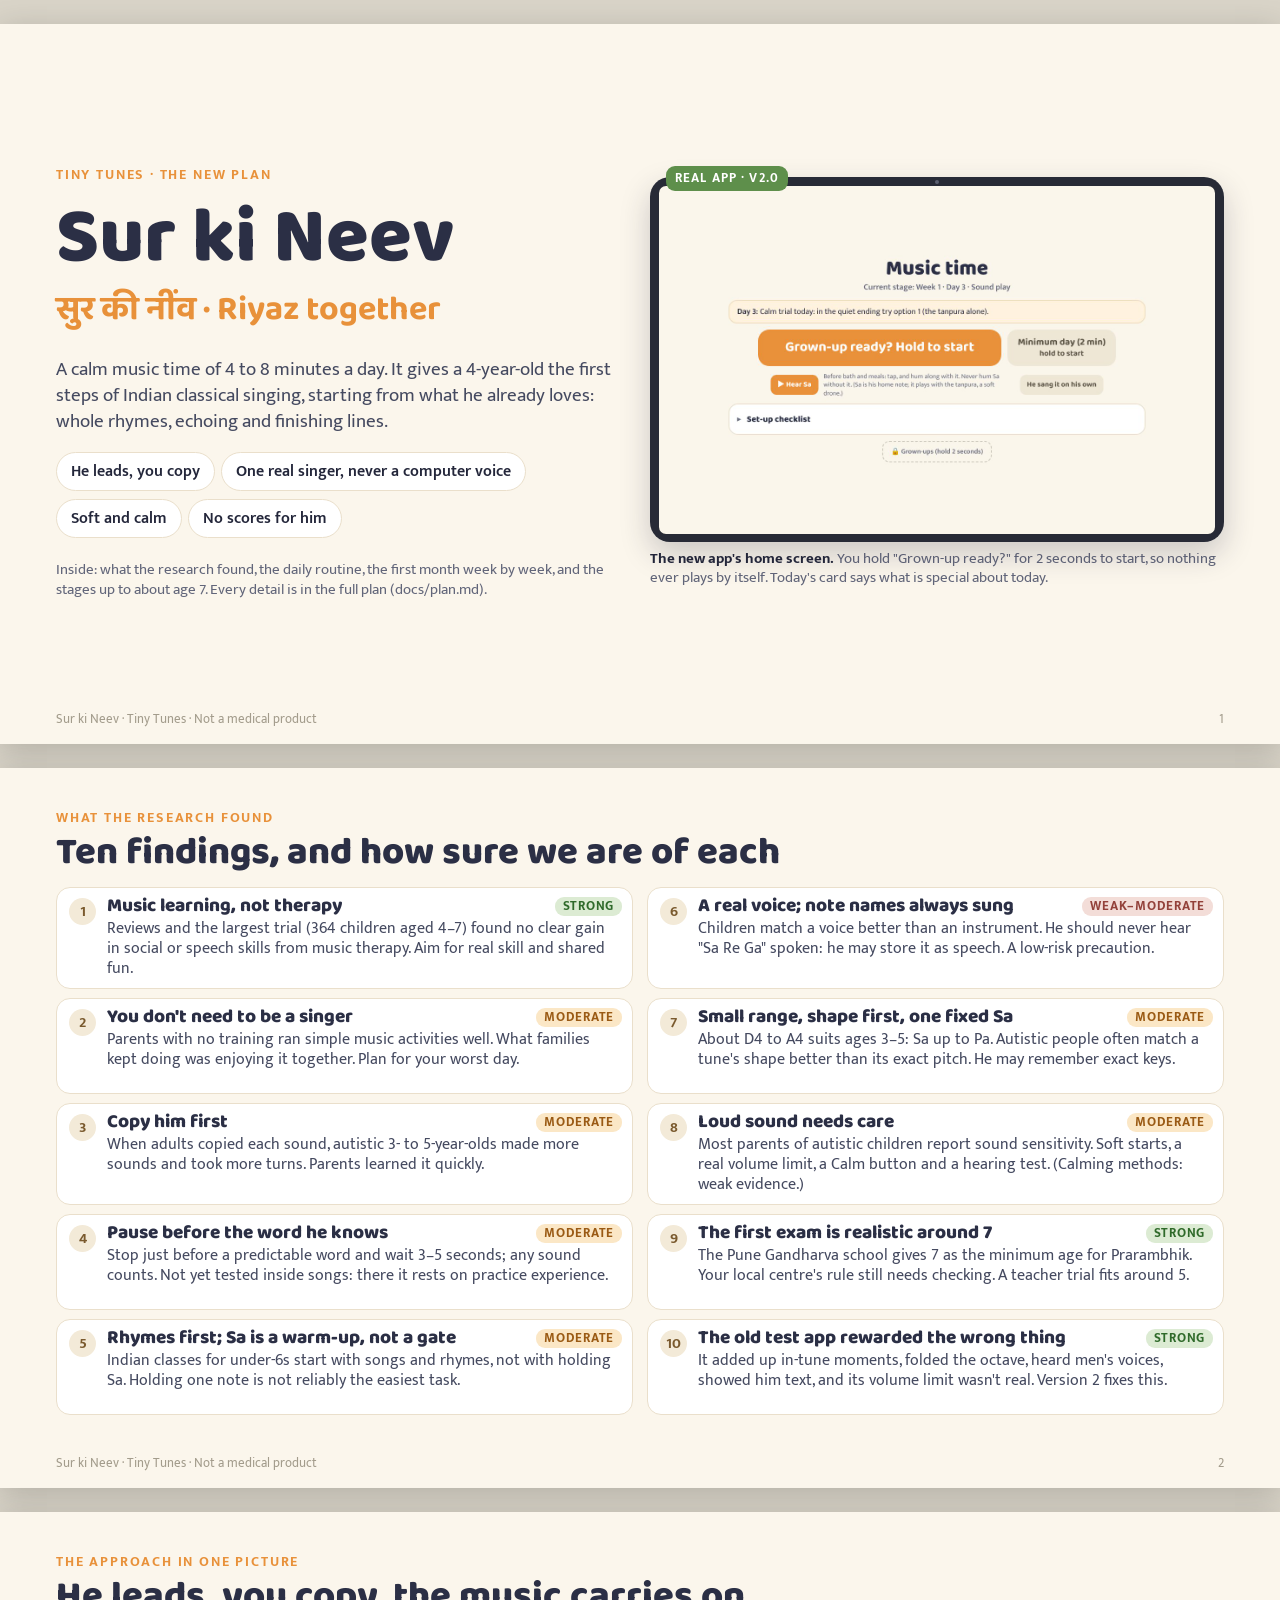
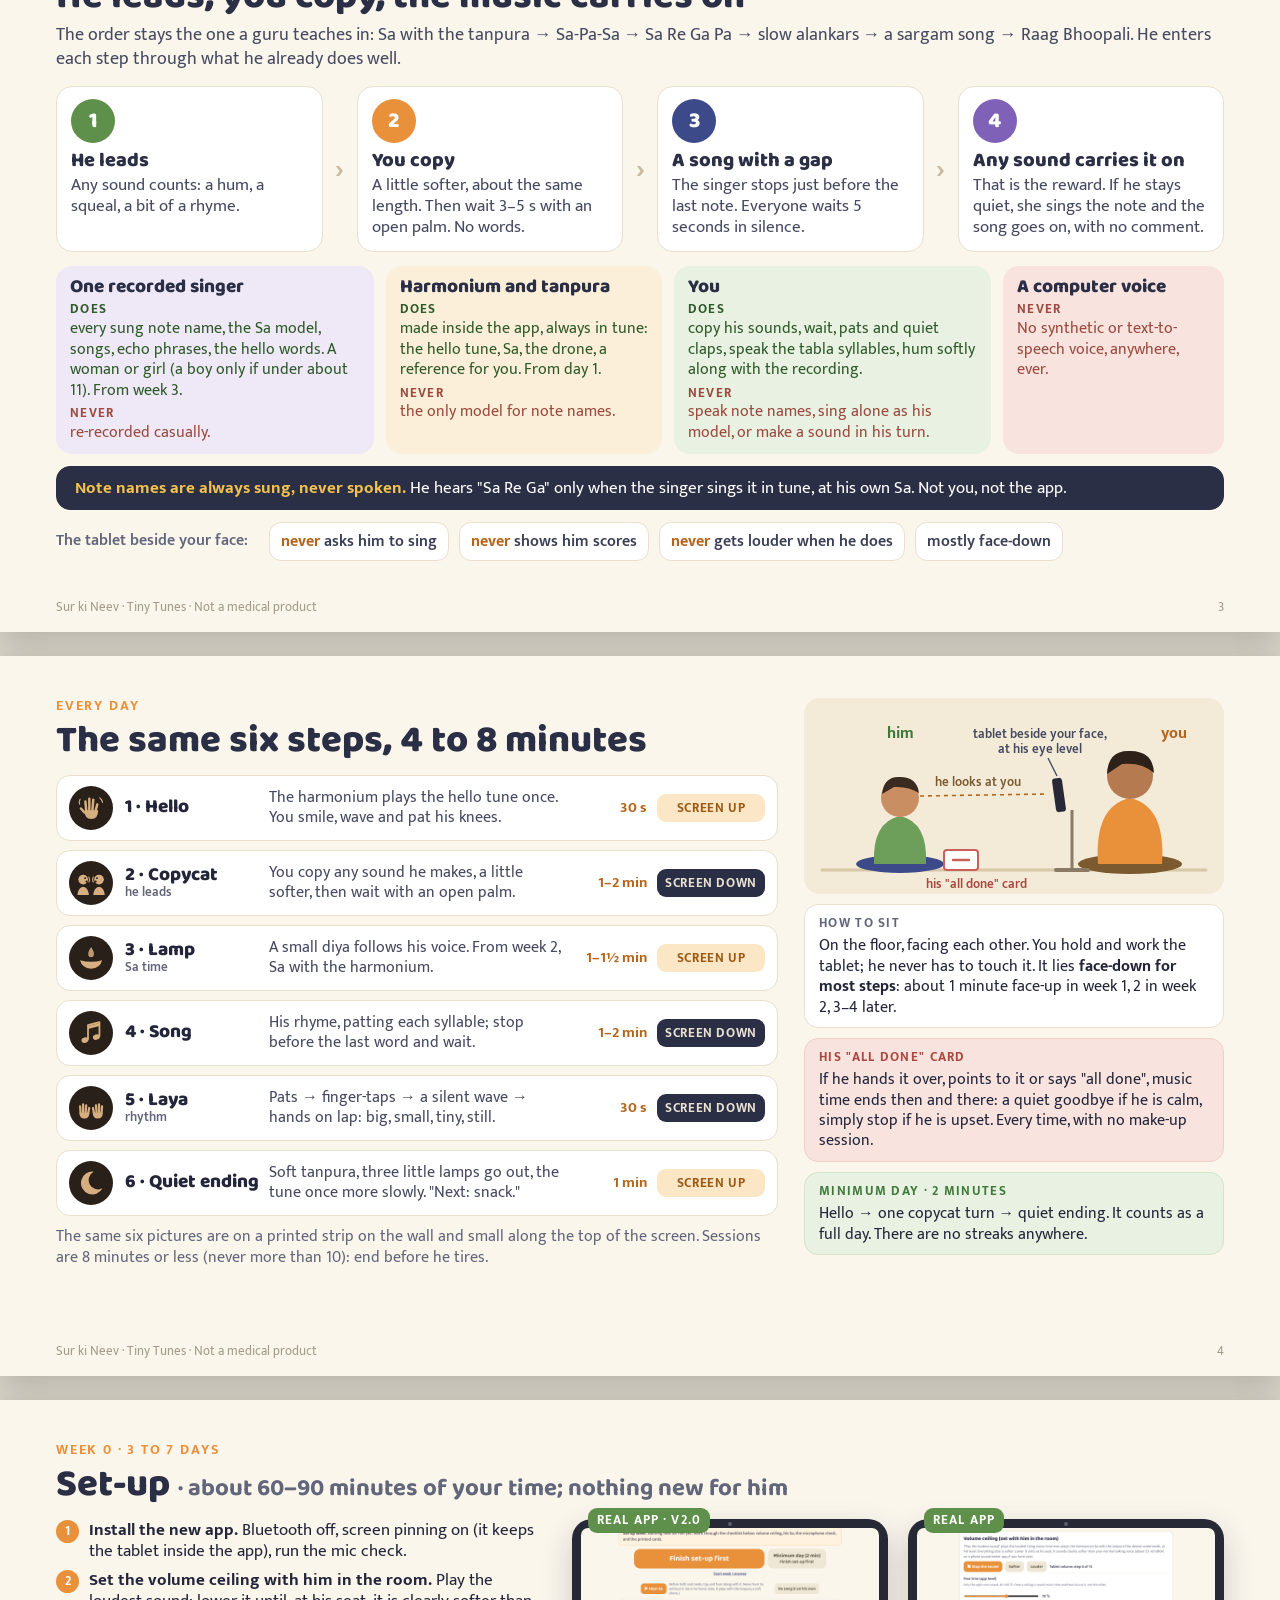
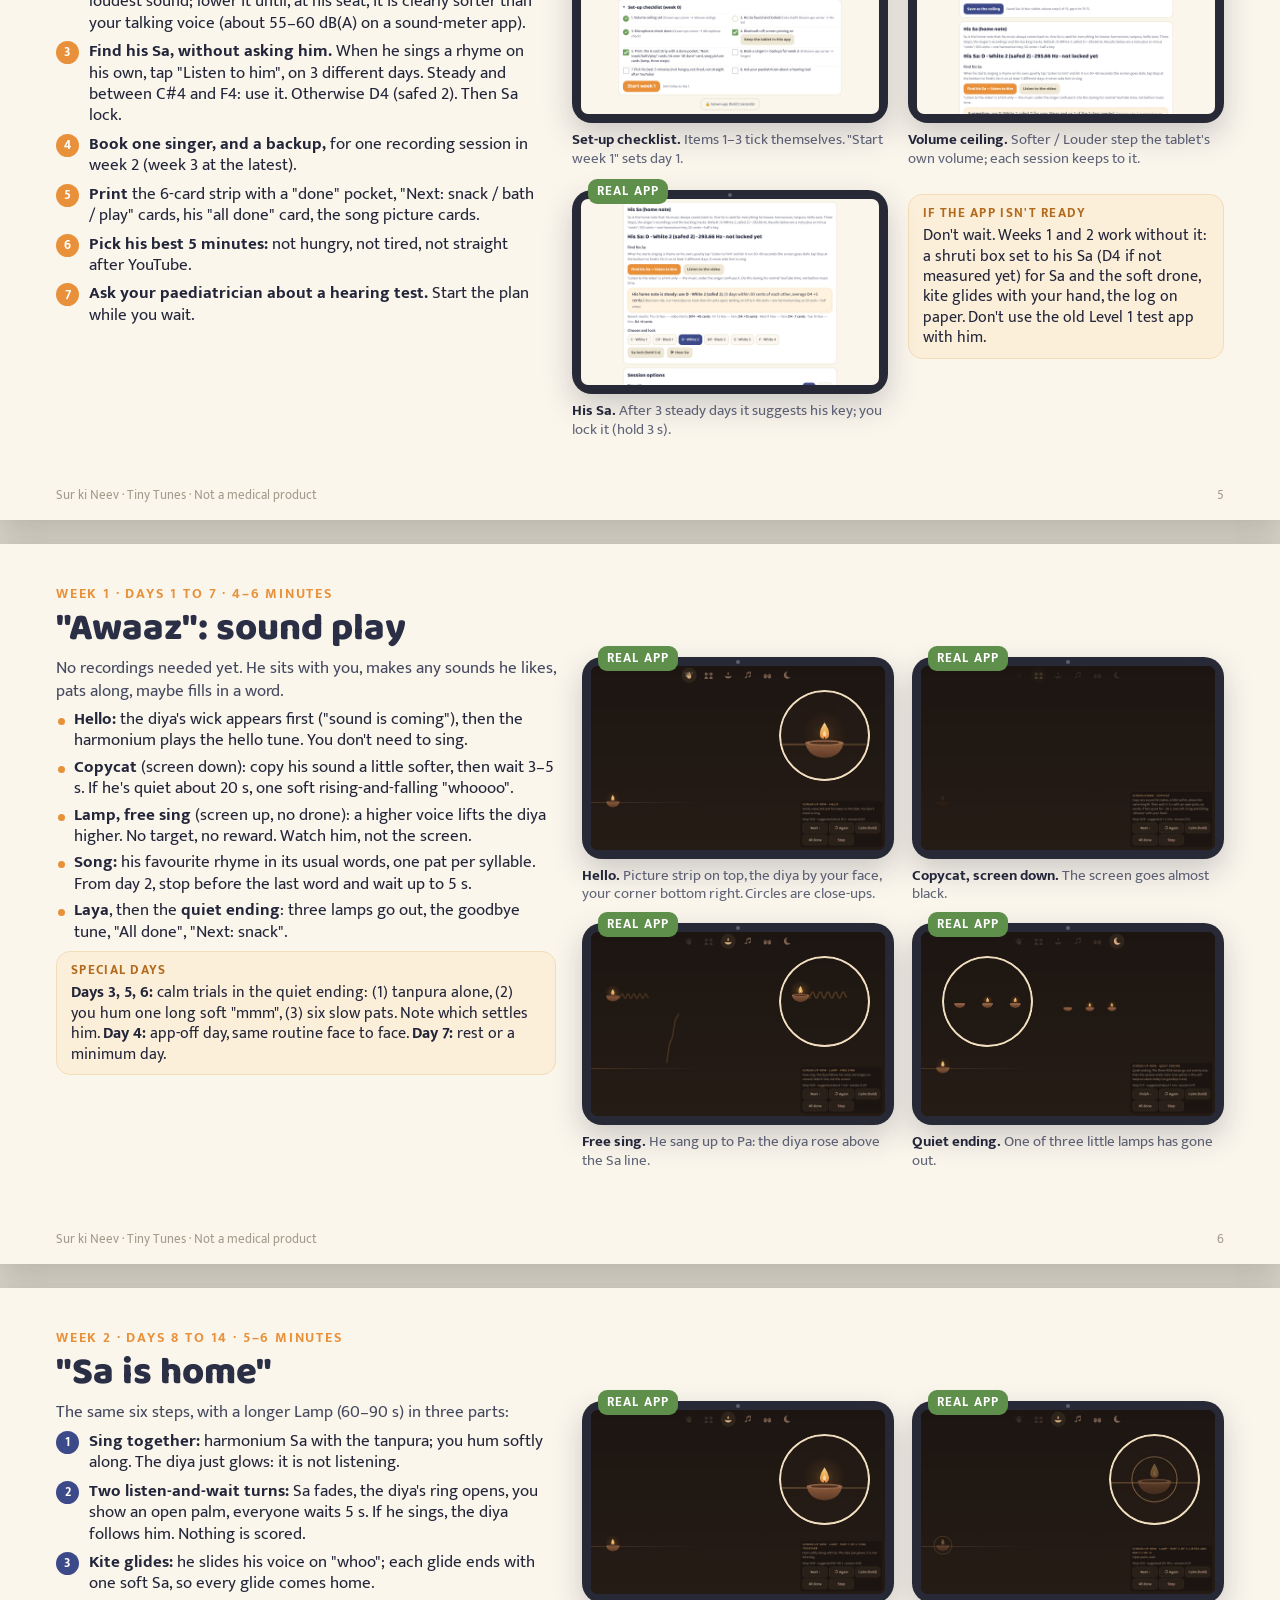
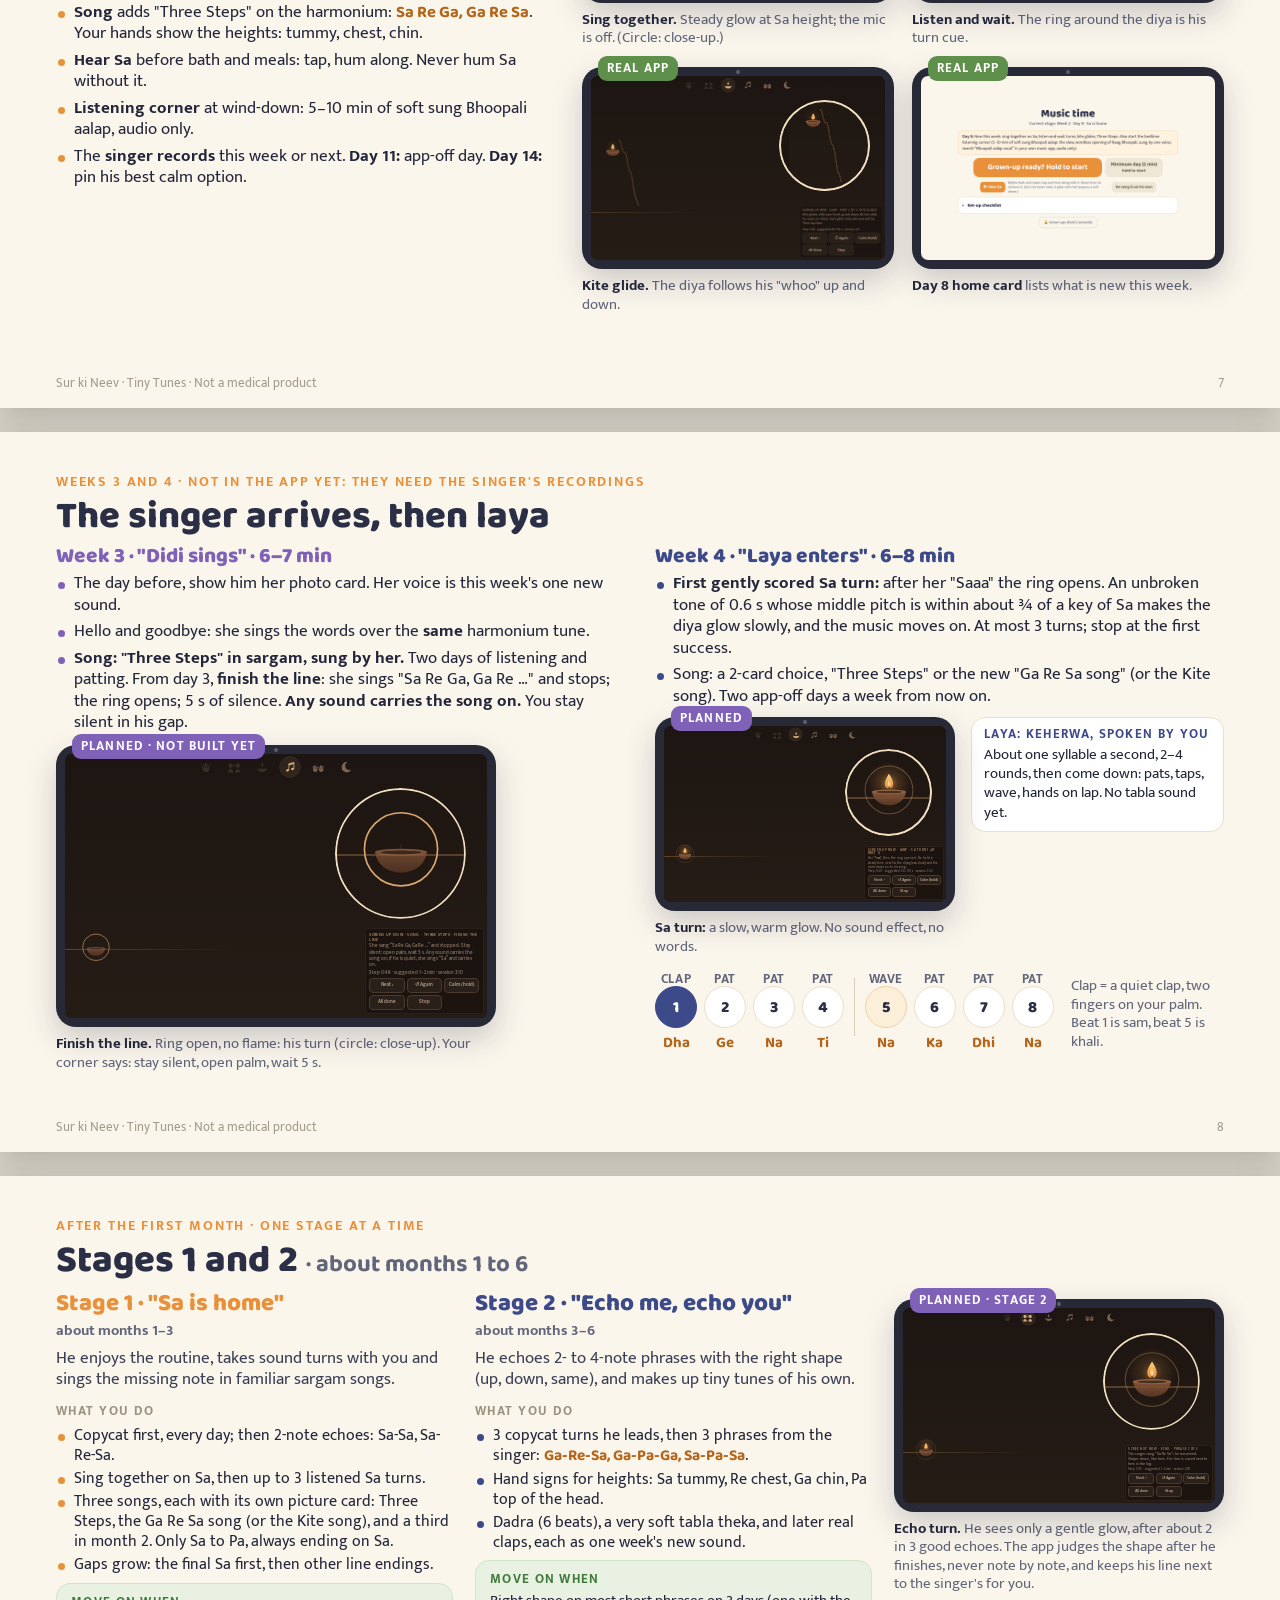
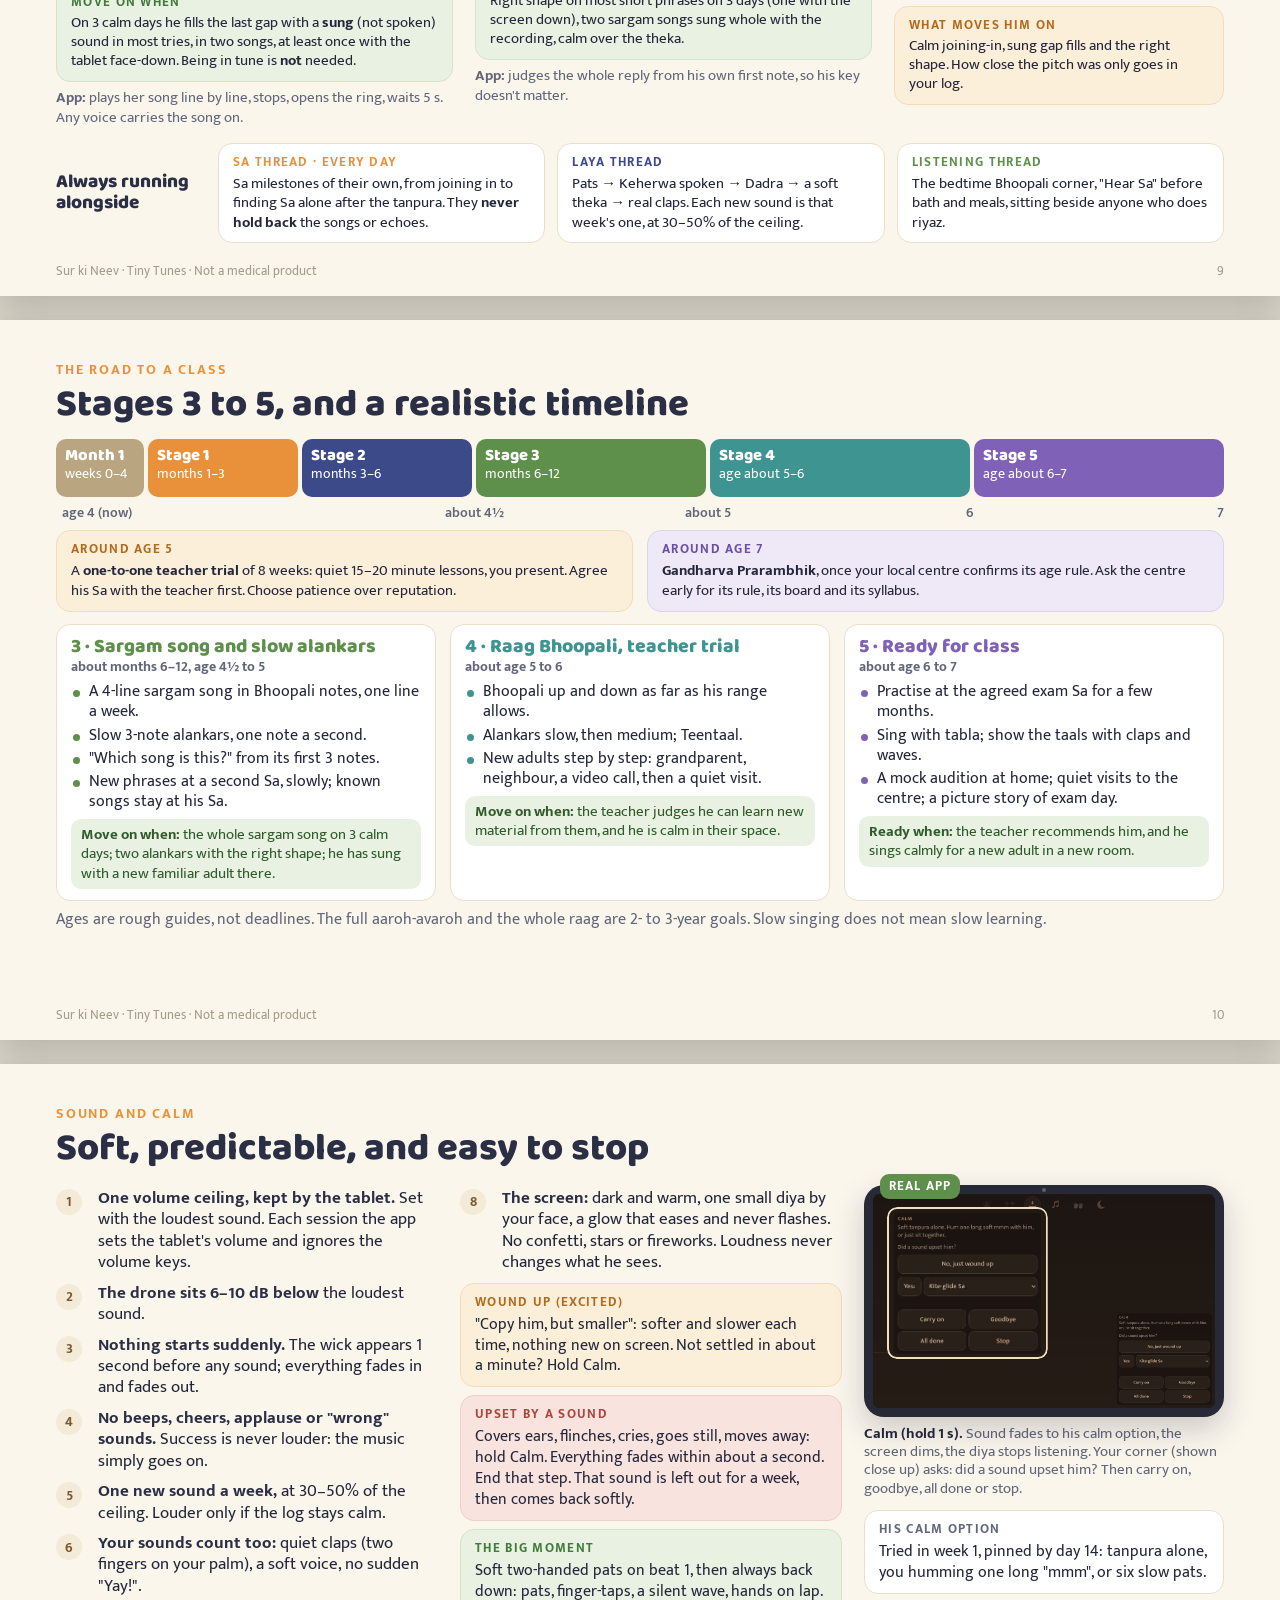
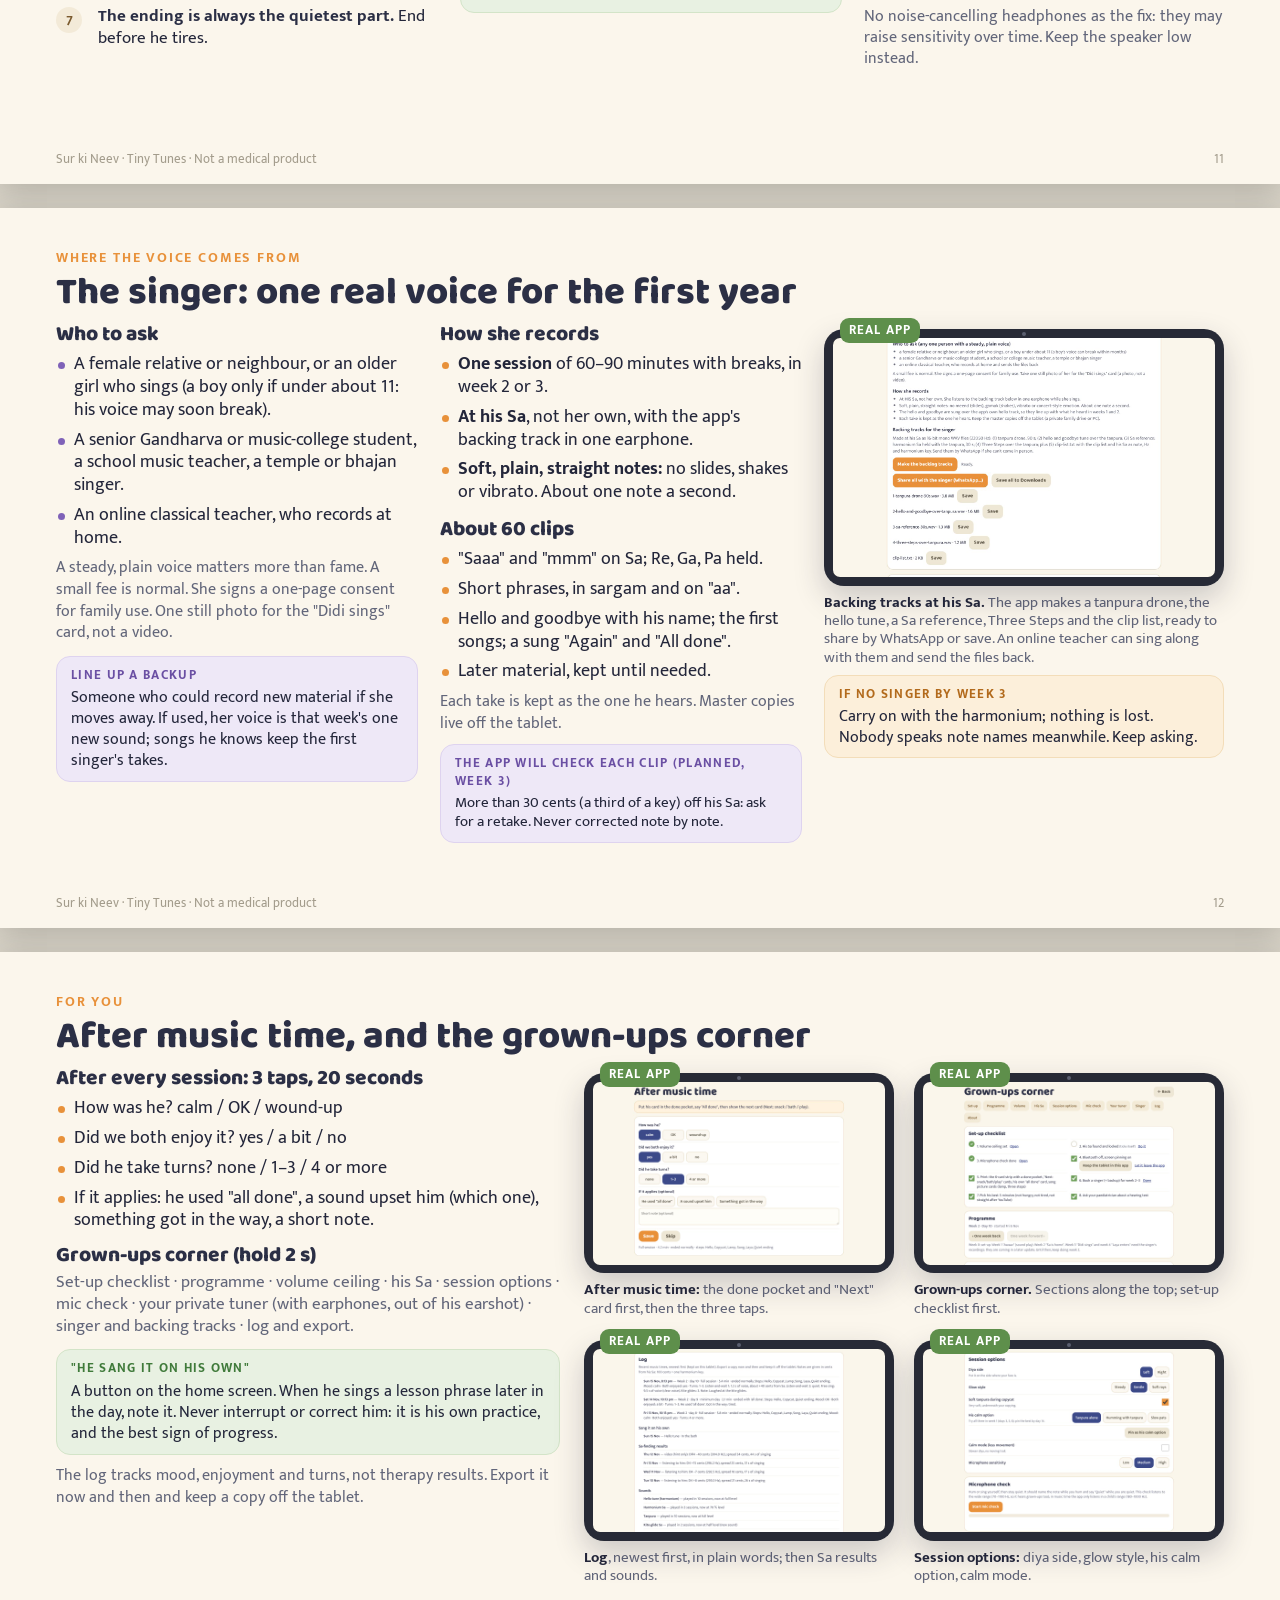
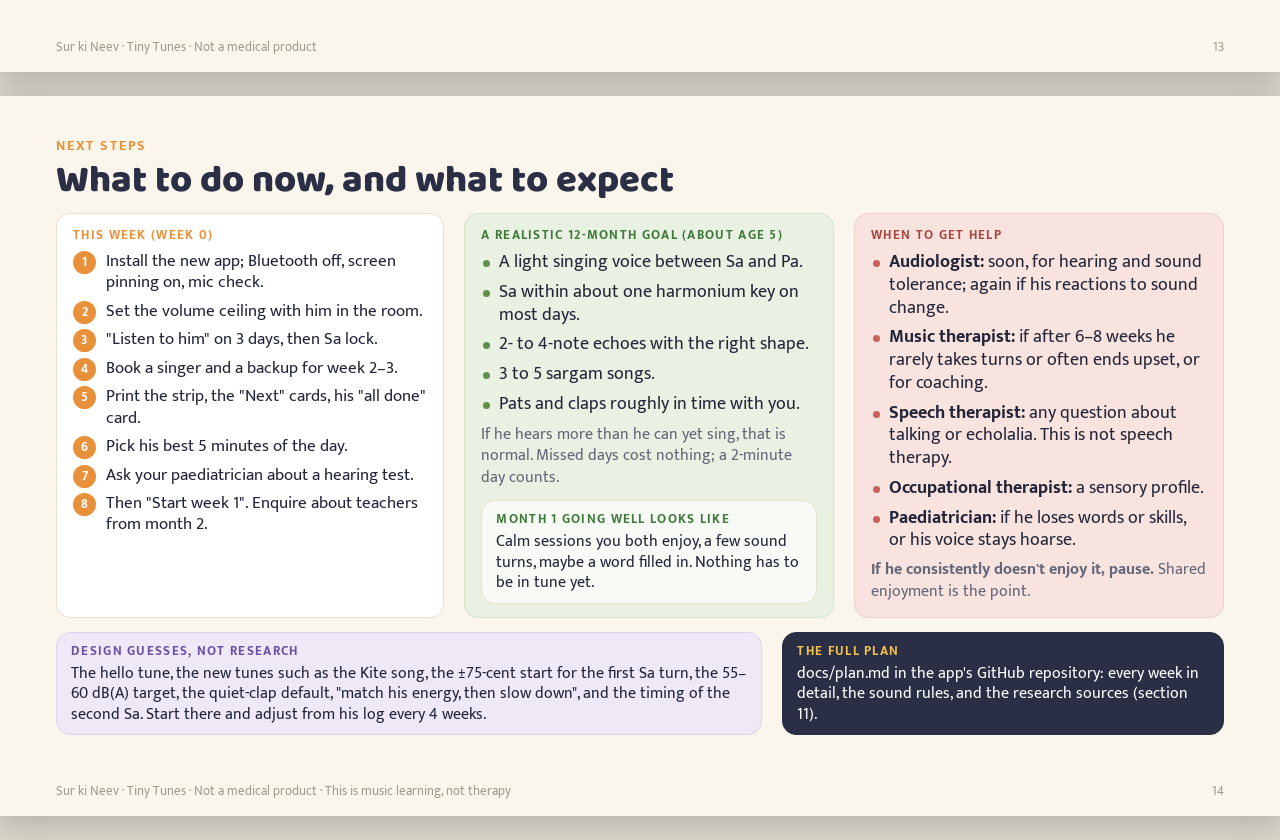
==== commit ba99399e: "Tiny Tunes 2.0: weeks 0-2 of the Sur ki Neev plan, native volume ceiling, new deck App (index.html, " ====
--- a/docs/presentation/index.html
+++ b/docs/presentation/index.html
@@ -1,589 +1,695 @@
 <!DOCTYPE html>
 <html lang="en"><head><meta charset="utf-8">
 <meta name="viewport" content="width=device-width,initial-scale=1">
-<title>Riyaz ki Shuruaat</title>
+<title>Sur ki Neev</title>
 <style>
-@font-face{font-family:"Baloo 2";font-weight:600;src:url(fonts/baloo-2-latin-600-normal.woff2) format("woff2");unicode-range:U+0000-00FF,U+0131,U+0152-0153,U+02BB-02BC,U+02C6,U+02DA,U+02DC,U+2000-206F,U+20AC,U+2122,U+2212,U+FEFF}
-@font-face{font-family:"Baloo 2";font-weight:700;src:url(fonts/baloo-2-latin-700-normal.woff2) format("woff2");unicode-range:U+0000-00FF,U+0131,U+0152-0153,U+02BB-02BC,U+02C6,U+02DA,U+02DC,U+2000-206F,U+20AC,U+2122,U+2212,U+FEFF}
-@font-face{font-family:"Baloo 2";font-weight:800;src:url(fonts/baloo-2-latin-800-normal.woff2) format("woff2");unicode-range:U+0000-00FF,U+0131,U+0152-0153,U+02BB-02BC,U+02C6,U+02DA,U+02DC,U+2000-206F,U+20AC,U+2122,U+2212,U+FEFF}
-@font-face{font-family:"Baloo 2";font-weight:600;src:url(fonts/baloo-2-devanagari-600-normal.woff2) format("woff2");unicode-range:U+0900-097F,U+1CD0-1CF9,U+200C-200D,U+20A8,U+20B9,U+25CC,U+A830-A839,U+A8E0-A8FF}
+@font-face{font-family:"Baloo 2";font-weight:600;src:url(fonts/baloo-2-latin-600-normal.woff2) format("woff2");unicode-range:U+0000-00FF,U+0131,U+0152-0153,U+02BB-02BC,U+02C6,U+02DA,U+02DC,U+2000-206F,U+20AC,U+2122,U+2190-21FF,U+2212,U+FEFF}
+@font-face{font-family:"Baloo 2";font-weight:700;src:url(fonts/baloo-2-latin-700-normal.woff2) format("woff2");unicode-range:U+0000-00FF,U+0131,U+0152-0153,U+02BB-02BC,U+02C6,U+02DA,U+02DC,U+2000-206F,U+20AC,U+2122,U+2190-21FF,U+2212,U+FEFF}
+@font-face{font-family:"Baloo 2";font-weight:800;src:url(fonts/baloo-2-latin-800-normal.woff2) format("woff2");unicode-range:U+0000-00FF,U+0131,U+0152-0153,U+02BB-02BC,U+02C6,U+02DA,U+02DC,U+2000-206F,U+20AC,U+2122,U+2190-21FF,U+2212,U+FEFF}
 @font-face{font-family:"Baloo 2";font-weight:700;src:url(fonts/baloo-2-devanagari-700-normal.woff2) format("woff2");unicode-range:U+0900-097F,U+1CD0-1CF9,U+200C-200D,U+20A8,U+20B9,U+25CC,U+A830-A839,U+A8E0-A8FF}
 @font-face{font-family:"Baloo 2";font-weight:800;src:url(fonts/baloo-2-devanagari-800-normal.woff2) format("woff2");unicode-range:U+0900-097F,U+1CD0-1CF9,U+200C-200D,U+20A8,U+20B9,U+25CC,U+A830-A839,U+A8E0-A8FF}
-@font-face{font-family:"Mukta";font-weight:400;src:url(fonts/mukta-latin-400-normal.woff2) format("woff2");unicode-range:U+0000-00FF,U+0131,U+0152-0153,U+02BB-02BC,U+02C6,U+02DA,U+02DC,U+2000-206F,U+20AC,U+2122,U+2212,U+FEFF}
-@font-face{font-family:"Mukta";font-weight:600;src:url(fonts/mukta-latin-600-normal.woff2) format("woff2");unicode-range:U+0000-00FF,U+0131,U+0152-0153,U+02BB-02BC,U+02C6,U+02DA,U+02DC,U+2000-206F,U+20AC,U+2122,U+2212,U+FEFF}
-@font-face{font-family:"Mukta";font-weight:700;src:url(fonts/mukta-latin-700-normal.woff2) format("woff2");unicode-range:U+0000-00FF,U+0131,U+0152-0153,U+02BB-02BC,U+02C6,U+02DA,U+02DC,U+2000-206F,U+20AC,U+2122,U+2212,U+FEFF}
-@font-face{font-family:"Mukta";font-weight:400;src:url(fonts/mukta-devanagari-400-normal.woff2) format("woff2");unicode-range:U+0900-097F,U+1CD0-1CF9,U+200C-200D,U+20A8,U+20B9,U+25CC,U+A830-A839,U+A8E0-A8FF}
-@font-face{font-family:"Mukta";font-weight:600;src:url(fonts/mukta-devanagari-600-normal.woff2) format("woff2");unicode-range:U+0900-097F,U+1CD0-1CF9,U+200C-200D,U+20A8,U+20B9,U+25CC,U+A830-A839,U+A8E0-A8FF}
-@font-face{font-family:"Mukta";font-weight:700;src:url(fonts/mukta-devanagari-700-normal.woff2) format("woff2");unicode-range:U+0900-097F,U+1CD0-1CF9,U+200C-200D,U+20A8,U+20B9,U+25CC,U+A830-A839,U+A8E0-A8FF}
-
-:root{--bg:#FBF6EC;--ink:#23263A;--mut:#6B6F80;--line:#EADFCB;--saf:#E8913A;--ind:#3D4A8A;--leaf:#6E9F5A;--teal:#3E9490;--rose:#D0675F;--vio:#7F62B8}
+@font-face{font-family:"Mukta";font-weight:400;src:url(fonts/mukta-latin-400-normal.woff2) format("woff2");unicode-range:U+0000-00FF,U+0131,U+0152-0153,U+02BB-02BC,U+02C6,U+02DA,U+02DC,U+2000-206F,U+20AC,U+2122,U+2190-21FF,U+2212,U+FEFF}
+@font-face{font-family:"Mukta";font-weight:600;src:url(fonts/mukta-latin-600-normal.woff2) format("woff2");unicode-range:U+0000-00FF,U+0131,U+0152-0153,U+02BB-02BC,U+02C6,U+02DA,U+02DC,U+2000-206F,U+20AC,U+2122,U+2190-21FF,U+2212,U+FEFF}
+@font-face{font-family:"Mukta";font-weight:700;src:url(fonts/mukta-latin-700-normal.woff2) format("woff2");unicode-range:U+0000-00FF,U+0131,U+0152-0153,U+02BB-02BC,U+02C6,U+02DA,U+02DC,U+2000-206F,U+20AC,U+2122,U+2190-21FF,U+2212,U+FEFF}
+
+:root{--bg:#FBF6EC;--ink:#23263A;--mut:#62667A;--line:#EADFCB;--saf:#E8913A;--ind:#3D4A8A;--leaf:#5E8F4B;--teal:#3E9490;--rose:#C9605A;--vio:#7F62B8;--sand:#F3EAD8}
 *{box-sizing:border-box;margin:0;padding:0}
 html,body{background:#d9d4c8}
-body{font-family:"Mukta","Noto Color Emoji",sans-serif;color:var(--ink);-webkit-print-color-adjust:exact;print-color-adjust:exact}
-.slide{width:1280px;height:720px;background:var(--bg);position:relative;overflow:hidden;padding:44px 56px 0;break-after:page}
+body{font-family:"Mukta",sans-serif;color:var(--ink);-webkit-print-color-adjust:exact;print-color-adjust:exact}
+.slide{width:1280px;height:720px;background:var(--bg);position:relative;overflow:hidden;contain:paint;padding:38px 56px 0;break-after:page}
 @media screen{.slide{margin:24px auto;box-shadow:0 6px 30px rgba(0,0,0,.18)}}
 @page{size:1280px 720px;margin:0}
 @media print{html,body{background:none}.slide{margin:0}}
-.foot{position:absolute;left:56px;right:56px;bottom:18px;display:flex;justify-content:space-between;font-size:12.5px;color:#A39C8C}
-.kicker{font-weight:700;letter-spacing:.14em;font-size:13px;color:var(--saf);text-transform:uppercase}
-h1{font-family:"Baloo 2";font-size:66px;line-height:1;font-weight:800;color:#2B2F45}
-h2{font-family:"Baloo 2";font-size:40px;font-weight:800;line-height:1.05;color:#2B2F45}
-.dev{font-family:"Baloo 2";color:var(--saf);font-weight:700}
-.lead{font-size:20px;color:#4A4E63;line-height:1.35}
-.pill{display:inline-block;font-weight:600;font-size:15px;padding:5px 14px;border-radius:20px;background:#fff;border:1.5px solid var(--line);margin:0 6px 8px 0}
-.note{font-size:14.5px;color:var(--mut);line-height:1.35}
-
-/* ---------- phone ---------- */
-.ph{display:flex;flex-direction:column;align-items:center;gap:9px}
-.phone{width:236px;height:496px;border-radius:36px;background:#1F2233;padding:8px;box-shadow:0 18px 40px rgba(35,38,58,.25);position:relative}
-.screen{width:100%;height:100%;border-radius:29px;background:#FFF9EF;overflow:hidden;display:flex;flex-direction:column;position:relative;font-family:"Baloo 2","Noto Color Emoji",sans-serif;color:#2B2F45}
-.notch{position:absolute;top:8px;left:50%;transform:translateX(-50%);width:62px;height:15px;border-radius:9px;background:#1F2233}
-.sb{display:flex;justify-content:space-between;align-items:center;padding:30px 13px 2px;height:48px}
-.dots i{display:inline-block;width:7px;height:7px;border-radius:50%;background:#E6DCC8;margin-right:4px}
-.dots i.done{background:#8DBB78}.dots i.cur{background:var(--saf);box-shadow:0 0 0 3px #E8913A33}
-.tp{font-family:Mukta;font-size:10.5px;font-weight:600;background:#F3EAD8;color:#7A5A2E;padding:1px 8px;border-radius:10px}
-.st{font-weight:700;font-size:19px;text-align:center;margin:2px 0 0;line-height:1.2}
-.st small{display:block;font-family:Mukta;font-weight:600;font-size:11px;color:#9A927F}
-.tbar{display:flex;gap:6px;justify-content:center;margin:6px 0 0}
-.tb{font-size:13px;font-weight:700;padding:3px 11px;border-radius:14px;background:#F1EBDD;color:#A39C8C}
-.tb.on{background:var(--ind);color:#fff}.tb.on.you{background:var(--saf)}
-.body{flex:1;position:relative;padding:4px 10px;display:flex;flex-direction:column;align-items:center;justify-content:center;gap:10px}
-.ft{display:flex;justify-content:space-between;padding:8px 14px 16px}
-.kb{font-size:14px;font-weight:700;padding:6px 14px;border-radius:16px;background:#EFE7D6;color:#5D5648}
-.kb.stop{background:#F6DCD6;color:#9A4A3E}
-.bub{display:flex;align-items:center;gap:7px;background:#fff;border-radius:16px;padding:5px 12px;box-shadow:0 2px 8px rgba(0,0,0,.07);font-size:15px;font-weight:700}
-.bub .av{font-size:22px}
-.lad{position:relative;width:206px}
-.rung{position:absolute;left:0;right:0;height:26px;display:flex;align-items:center;gap:6px}
-.nl{width:46px;text-align:right;font-weight:800;font-size:15px;color:var(--c);line-height:.95}
-.nl i{display:block;font-style:normal;font-size:11px;font-weight:700;opacity:.85}
-.bar{flex:1;height:9px;border-radius:6px;background:color-mix(in srgb,var(--c) 28%,#fff)}
-.rung.on .bar{height:14px;background:var(--c);box-shadow:0 0 0 4px color-mix(in srgb,var(--c) 22%,transparent),0 0 18px color-mix(in srgb,var(--c) 55%,transparent)}
-.rung.grey .nl{color:#CFC8B8}.rung.grey .bar{background:repeating-linear-gradient(90deg,#E2DACB 0 6px,transparent 6px 11px)}
-.trace{position:absolute;left:0;top:0;overflow:visible}
-.trace polyline{fill:none;stroke:#E8913A;stroke-width:3.5;stroke-linecap:round;stroke-linejoin:round;opacity:.5}
-.diya{position:absolute;font-size:24px;line-height:1;filter:drop-shadow(0 2px 2px rgba(0,0,0,.18))}
-.diya.glow{filter:drop-shadow(0 0 6px #F7C95C) drop-shadow(0 0 14px #F2C14E)}
-.arrow{position:absolute;right:-2px;font-size:22px;color:#B9B0A0;font-weight:800}
-.chips{display:flex;flex-wrap:wrap;gap:5px;justify-content:center;max-width:206px}
-.chip{font-weight:800;font-size:14.5px;padding:3px 9px;border-radius:12px;background:#F1EBDD;color:#B4AC9B}
-.chip.done{background:var(--c);color:#fff}
-.chip.cur{background:#fff;color:var(--c);box-shadow:0 0 0 2px var(--c),0 0 14px color-mix(in srgb,var(--c) 50%,transparent)}
-.lyr{font-family:Mukta;font-size:12.5px;color:#7D7667;text-align:center}
-.big{font-size:64px;line-height:1}
-.glowbig{filter:drop-shadow(0 0 10px #F7C95C) drop-shadow(0 0 24px #F2C14E)}
-.prog{font-family:Mukta;font-size:11.5px;color:#9A927F;font-weight:600}
-.taalrow{display:flex;gap:7px;padding:8px 9px;border-radius:16px;background:#F3EAD8;position:relative}
-.beat{width:38px;height:38px;border-radius:50%;background:#fff;display:flex;align-items:center;justify-content:center;font-size:15px;font-weight:800;color:#A39C8C;position:relative}
-.beat.cur{background:var(--ind);color:#fff;box-shadow:0 0 0 4px #3D4A8A30}
-.beat .ic{position:absolute;top:-21px;font-size:17px}
-.taalgap{height:10px}
-.rl{display:flex;align-items:center;gap:8px;background:#fff;border-radius:12px;padding:4px 10px;width:204px;font-size:14px;font-weight:700}
-.rl .e{font-size:17px;width:22px;text-align:center}
-.rl .m{margin-left:auto;font-family:Mukta;font-size:11px;color:#9A927F;font-weight:600}
-.rl.cur{box-shadow:0 0 0 2px var(--saf)}
-.go{background:var(--saf);color:#fff;font-weight:800;font-size:20px;border-radius:22px;padding:5px 38px;margin-top:4px}
-.wk{display:flex;gap:5px}.wk span{font-size:15px;filter:grayscale(1) opacity(.3)}.wk span.on{filter:none}
-.gl{display:flex;justify-content:space-between;align-items:center;width:206px;background:#fff;border-radius:11px;padding:5px 9px;font-family:Mukta;font-size:12.5px;font-weight:600;gap:6px}
-.gl .ok{color:#3F8A4A;font-weight:700}.gl .warn{color:#B7791F;font-weight:700;text-align:right;line-height:1.1}
-.gl .rec{background:#E07A73;color:#fff;border-radius:10px;padding:0 8px}
-.meter{width:206px;background:#fff;border-radius:11px;padding:6px 9px 8px;font-family:Mukta;font-size:11.5px;color:#7D7667;font-weight:600}
-.scale{position:relative;height:16px;margin-top:5px;border-radius:8px;background:linear-gradient(90deg,#F6DCD6,#FDF0DC 30%,#DDEFD6 42%,#DDEFD6 58%,#FDF0DC 70%,#F6DCD6)}
-.needle{position:absolute;top:-3px;width:4px;height:22px;border-radius:2px;background:#2B2F45}
-.recbtn{width:54px;height:54px;border-radius:50%;background:#E07A73;box-shadow:0 0 0 6px #E07A7333;margin:2px auto 0}
-.sl{width:206px;background:#fff;border-radius:11px;padding:6px 10px;font-family:Mukta;font-size:12.5px;font-weight:600;display:flex;justify-content:space-between;align-items:center}
-.sl .v{color:var(--ind);font-weight:700}
-.track{width:84px;height:6px;border-radius:3px;background:#EDE5D4;position:relative}
-.track b{position:absolute;left:0;top:0;bottom:0;border-radius:3px;background:var(--saf)}
-.track i{position:absolute;top:-4px;width:14px;height:14px;border-radius:50%;background:#fff;box-shadow:0 0 0 2px var(--saf)}
-.log{width:206px;background:#EEF4E8;border-radius:11px;padding:6px 10px;font-family:Mukta;font-size:12px;color:#3F5F35;line-height:1.35}
-.log b{display:block;font-size:10.5px;letter-spacing:.08em;color:#5D7F52}
-.cap{width:250px;text-align:center;font-size:13.5px;color:var(--mut);line-height:1.25}
-.cap b{color:var(--ink)}
-
-/* ---------- level slides ---------- */
-.lvl{display:grid;grid-template-columns:600px 1fr;gap:30px;height:620px}
-.badge{display:inline-block;font-weight:700;font-size:13px;letter-spacing:.14em;color:#fff;background:var(--lc);border-radius:14px;padding:3px 13px;margin-bottom:10px}
-.lvl h2 .dev{color:var(--lc);font-size:32px;margin-left:8px}
-.goal{font-size:20px;color:#4A4E63;line-height:1.3;margin:8px 0 4px}
-.sec h4{font-size:12.5px;letter-spacing:.12em;text-transform:uppercase;color:#9A927F;margin:14px 0 4px;font-weight:700}
-ol.steps{list-style:none;counter-reset:s}
-ol.steps li{counter-increment:s;position:relative;padding-left:31px;margin:6px 0;font-size:16.5px;line-height:1.3}
-ol.steps li::before{content:counter(s);position:absolute;left:0;top:1px;width:22px;height:22px;border-radius:50%;background:var(--lc);color:#fff;font-size:12.5px;font-weight:700;display:flex;align-items:center;justify-content:center}
-ul.dots2{list-style:none}
-ul.dots2 li{position:relative;padding-left:18px;margin:4px 0;font-size:16px;line-height:1.3}
-ul.dots2 li::before{content:"";position:absolute;left:3px;top:9px;width:7px;height:7px;border-radius:50%;background:var(--lc)}
-.boxes{display:grid;grid-template-columns:1fr 1fr;gap:12px;margin-top:14px}
-.box{border-radius:14px;padding:11px 14px;font-size:15px;line-height:1.3}
-.box b{display:block;font-size:11.5px;letter-spacing:.1em;text-transform:uppercase;margin-bottom:3px}
-.box.move{background:#E7F1E1}.box.move b{color:#3F7A3A}
-.box.tip{background:#FCEFDA}.box.tip b{color:#B26A1C}
-.phones{display:flex;gap:24px;justify-content:center;align-items:flex-start;padding-top:4px}
-.sg{font-family:"Baloo 2";font-weight:700;color:var(--lc)}
-
-/* ---------- misc slides ---------- */
-.cards{display:grid;grid-template-columns:1fr 1fr;gap:16px;margin-top:22px}
-.card{background:#fff;border-radius:18px;padding:16px 20px;border:1.5px solid var(--line);display:flex;gap:14px}
-.card .ce{font-size:34px;line-height:1}
-.card h3{font-family:"Baloo 2";font-size:21px;font-weight:800;line-height:1.15;margin-bottom:3px}
-.card p{font-size:15.5px;line-height:1.32;color:#4A4E63}
-.band{margin-top:18px;background:#2B2F45;color:#fff;border-radius:18px;padding:14px 22px;display:flex;align-items:center;gap:16px;font-size:16px}
-.band .f{background:#ffffff1a;border-radius:12px;padding:5px 12px;font-weight:600}
-.band .f b{font-family:"Baloo 2";color:#F2C14E;font-size:18px;margin-right:4px}
-.sched{display:flex;flex-direction:column;gap:9px;margin-top:20px;width:560px}
-.si{display:flex;align-items:center;gap:14px;background:#fff;border-radius:14px;border:1.5px solid var(--line);padding:8px 16px}
-.si .n{font-family:"Baloo 2";font-weight:800;color:#C9C0AE;font-size:20px;width:16px}
-.si .e{font-size:26px}
-.si .t{font-weight:700;font-size:17px;line-height:1.1}
-.si .t small{display:block;font-weight:400;font-size:13.5px;color:var(--mut)}
-.si .m{margin-left:auto;font-weight:700;color:var(--saf);font-size:15px;white-space:nowrap}
-.stairs{display:flex;gap:12px;align-items:flex-end;height:392px;margin-top:16px}
-.col{width:180px;display:flex;flex-direction:column;justify-content:flex-end;height:100%}
-.col .lab{margin-bottom:8px}
-.col .lab .num{font-weight:700;font-size:12px;letter-spacing:.12em;color:var(--lc)}
-.col .lab .nm{font-family:"Baloo 2";font-weight:800;font-size:20px;line-height:1.05}
-.col .lab .dv{font-family:"Baloo 2";font-weight:700;font-size:14px;color:var(--lc)}
-.col .blk{background:var(--lc);border-radius:14px 14px 4px 4px;color:#fff;padding:10px 12px;font-size:14px;line-height:1.3}
-.col .blk .ex{font-family:"Baloo 2";font-weight:700;font-size:15px;margin-top:6px;background:#ffffff26;border-radius:8px;padding:3px 7px}
-.alongside{display:inline-block;font-size:11px;font-weight:700;background:#fff;color:var(--lc);border-radius:8px;padding:0 6px;margin-top:3px}
-.under{display:flex;gap:12px;margin-top:8px}
-.under div{width:180px;font-size:13px;line-height:1.25;color:var(--mut)}
-.under div b{display:block;font-size:10.5px;letter-spacing:.1em;color:#3F7A3A}
-table.rs{border-collapse:collapse;width:600px;font-size:15px;margin-top:16px}
-table.rs td{padding:6px 10px;border-bottom:1.5px solid var(--line);vertical-align:top}
-table.rs td:first-child{font-weight:700;white-space:nowrap}
-table.rs td:last-child{text-align:right;font-weight:700;color:var(--saf);white-space:nowrap}
-table.rs tr.tot td{border-bottom:0;font-size:16px}
-.next{background:#fff;border:1.5px solid var(--line);border-radius:18px;padding:16px 20px;width:470px}
-.next ol{list-style:none;counter-reset:s}
-.next li{counter-increment:s;position:relative;padding-left:32px;margin:9px 0;font-size:16px;line-height:1.3}
-.next li::before{content:counter(s);position:absolute;left:0;top:0;width:23px;height:23px;border-radius:50%;background:var(--ind);color:#fff;font-size:13px;font-weight:700;display:flex;align-items:center;justify-content:center}
-.callout{margin-top:14px;background:#FCEFDA;border-radius:16px;padding:12px 16px;font-size:15px;line-height:1.35;width:470px}
-.callout b{color:#B26A1C}
-.cmp{display:grid;grid-template-columns:110px 1fr 1fr;gap:6px 10px;margin-top:16px;font-size:15px;align-items:center}
-.cmp .ch{font-weight:700;font-size:12px;letter-spacing:.1em;text-transform:uppercase}
-.cmp .ch.old{color:#A39C8C}.cmp .ch.new{color:#3F7A3A}
-.cmp .cl{font-weight:700;color:var(--mut);font-size:14px}
-.cmp .co{background:#F1ECE2;color:#8C8577;border-radius:10px;padding:6px 12px;text-decoration:line-through;text-decoration-color:#C9C0AE}
-.cmp .cn{background:#E7F1E1;color:#2F5A2A;border-radius:10px;padding:6px 12px;font-weight:600}
+.foot{position:absolute;left:56px;right:56px;bottom:14px;display:flex;justify-content:space-between;font-size:13px;color:#A39C8C}
+.kicker{font-weight:700;letter-spacing:.13em;font-size:14px;color:var(--saf);text-transform:uppercase}
+h1{font-family:"Baloo 2";font-size:78px;line-height:1;font-weight:800;color:#2B2F45}
+h2{font-family:"Baloo 2";font-size:38px;font-weight:800;line-height:1.05;color:#2B2F45;margin-top:4px}
+h2 .sm{font-size:24px;color:var(--mut);font-weight:700}
+h3{font-family:"Baloo 2";font-weight:800;font-size:21px;line-height:1.12;color:#2B2F45}
+.lead{font-size:19px;color:#454A60;line-height:1.35}
+.note{font-size:15px;color:var(--mut);line-height:1.35}
+b,strong{font-weight:700}
+.sg{font-family:"Baloo 2";font-weight:700;color:#B4651C}
+.pill{display:inline-block;font-weight:600;font-size:16px;padding:5px 14px;border-radius:20px;background:#fff;border:1.5px solid var(--line);margin:0 6px 8px 0}
+
+/* lists */
+ul.dl{list-style:none}
+ul.dl li{position:relative;padding-left:18px;margin:5px 0;font-size:16.5px;line-height:1.3}
+.big ul.dl li{font-size:17.5px;margin:7px 0}
+ul.dl li::before{content:"";position:absolute;left:2px;top:9px;width:7px;height:7px;border-radius:50%;background:var(--c,var(--saf))}
+ol.nl{list-style:none;counter-reset:s}
+ol.nl li{counter-increment:s;position:relative;padding-left:33px;margin:7px 0;font-size:16.5px;line-height:1.3}
+ol.nl li::before{content:counter(s);position:absolute;left:0;top:0;width:23px;height:23px;border-radius:50%;background:var(--c,var(--ind));color:#fff;font-size:13px;font-weight:700;display:flex;align-items:center;justify-content:center}
+.box{border-radius:14px;padding:10px 14px;font-size:15.5px;line-height:1.32;background:#fff;border:1.5px solid var(--line)}
+.box .bt{display:block;font-size:13px;letter-spacing:.1em;text-transform:uppercase;font-weight:700;margin-bottom:3px;color:var(--mut)}
+.box.g{background:#E8F1E2;border-color:#D3E4C8}.box.g .bt{color:#3F7A3A}
+.box.o{background:#FCEFDA;border-color:#F3DDB9}.box.o .bt{color:#B26A1C}
+.box.r{background:#F8E3DF;border-color:#EFCFC8}.box.r .bt{color:#A9473E}
+.box.v{background:#EEE8F7;border-color:#DED3EF}.box.v .bt{color:#6A4FA3}
+.box.d{background:#2B2F45;border-color:#2B2F45;color:#fff}.box.d .bt{color:#F2C14E}
+
+/* tablet frame */
+.fig{display:flex;flex-direction:column;gap:8px;position:relative}
+.tab{position:relative;background:#272A36;border-radius:20px;padding:9px;box-shadow:0 12px 30px rgba(35,38,58,.22)}
+.tab::before{content:"";position:absolute;top:3px;left:50%;width:4px;height:4px;margin-left:-2px;border-radius:50%;background:#5A5F70}
+.scr{position:relative;width:100%;aspect-ratio:16/10;border-radius:7px;overflow:hidden;contain:paint;background:#111}
+.scr>img{position:absolute;inset:0;width:100%;height:100%;display:block}
+.tag{position:absolute;top:-11px;left:16px;z-index:3;font-size:12.5px;font-weight:700;letter-spacing:.09em;padding:2px 9px;border-radius:9px;color:#fff;background:var(--leaf);text-transform:uppercase}
+.tag.pl{background:var(--vio)}
+.fc{font-size:14.5px;color:var(--mut);line-height:1.27}
+.fc b{color:var(--ink)}
+
+/* mock of the session screen, drawn at the tablet's 1280x800 and scaled down */
+.mk{position:absolute;left:0;top:0;width:1280px;height:800px;overflow:hidden;font-family:"Mukta",sans-serif}
+.mk.ses{background:linear-gradient(180deg,#1C1511 0%,#261C16 100%)}
+.mk .strip{position:absolute;left:0;right:0;top:0;height:80px;display:flex;justify-content:center;align-items:center;gap:26px}
+.mk .si{width:59px;height:59px;border-radius:50%;color:#7A6352;display:flex;align-items:center;justify-content:center}
+.mk .si svg{width:64%;height:64%;overflow:visible}
+.mk .si.cur{color:#D6AE80;background:rgba(214,174,128,.10);box-shadow:0 0 0 2px rgba(214,174,128,.16)}
+.mk .si.done{opacity:.33}
+.mk .child{position:absolute;left:0;right:0;top:80px;bottom:0}
+.mk .sal{position:absolute;left:0;width:40%;top:512px;height:3px;border-radius:2px;background:linear-gradient(90deg,rgba(201,146,90,.34),rgba(201,146,90,.14) 55%,rgba(201,146,90,0))}
+.mk .dy{position:absolute;left:95px;width:72px;transform:translate(-50%,-56%)}
+.mk .dy svg{width:100%;height:auto;display:block;overflow:visible}
+.mk .pc{position:absolute;right:10px;bottom:10px;width:360px;background:rgba(18,13,10,.45);border:1px solid rgba(58,45,36,.5);border-radius:14px;padding:8px 10px 10px;color:#9C8672;font-size:14.5px;line-height:1.32}
+.mk .pc .tg{font-size:12.5px;letter-spacing:.09em;text-transform:uppercase;color:#B08A62;font-weight:600}
+.mk .pc .cp{margin-top:2px}
+.mk .pc .cp2{color:#C29A6A;margin-top:4px}
+.mk .pc .tm{font-size:14px;margin-top:4px}
+.mk .pc .pb{display:grid;grid-template-columns:repeat(3,1fr);gap:6px;margin-top:6px}
+.mk .pc .pb span{min-height:46px;border-radius:12px;background:#2A201A;border:1px solid #4A392D;color:#B8A089;font-weight:600;font-size:16px;display:flex;align-items:center;justify-content:center}
+.mk .pc .pb span.st{color:#C99886}
+
+/* slide 2: research */
+.fgrid{display:grid;grid-template-columns:1fr 1fr;gap:9px 14px;margin-top:14px}
+.fd{background:#fff;border:1.5px solid var(--line);border-radius:14px;padding:8px 14px 9px 50px;position:relative;min-height:96px}
+.fd .n{position:absolute;left:12px;top:10px;width:27px;height:27px;border-radius:50%;background:var(--sand);color:#7A5A2E;font-weight:700;font-size:15px;display:flex;align-items:center;justify-content:center}
+.fd h3{font-size:19px;padding-right:132px}
+.fd p{font-size:15.6px;line-height:1.28;color:#454A60;margin-top:2px}
+.ev{position:absolute;right:10px;top:9px;font-size:12.5px;font-weight:700;letter-spacing:.06em;text-transform:uppercase;padding:2px 8px;border-radius:9px;white-space:nowrap;text-align:center;line-height:1.2}
+.ev.s{background:#DCEBD3;color:#2F6A2A}.ev.m{background:#FBE7C6;color:#9A5A14}.ev.w{background:#F3DDD8;color:#93413A}
+
+/* slide 3: approach */
+.flow{display:flex;align-items:stretch;gap:0;margin-top:16px}
+.fl{flex:1;background:#fff;border:1.5px solid var(--line);border-radius:16px;padding:12px 14px;position:relative}
+.fl .ic{width:44px;height:44px;border-radius:50%;display:flex;align-items:center;justify-content:center;color:#fff;font-family:"Baloo 2";font-weight:800;font-size:22px;margin-bottom:6px}
+.fl h3{font-size:20px}
+.fl p{font-size:16.5px;line-height:1.3;color:#454A60;margin-top:3px}
+.arr{width:34px;display:flex;align-items:center;justify-content:center;color:#C9BBA0;font-size:30px;font-weight:800;flex:none}
+.who{display:grid;grid-template-columns:1.15fr 1fr 1.15fr .8fr;gap:12px;margin-top:14px}
+.wc{border-radius:16px;padding:11px 14px;font-size:15.8px;line-height:1.3}
+.wc h3{font-size:19px;margin-bottom:3px}
+.wc .does{color:#2F5A2A}.wc .never{color:#9A4A3E;margin-top:5px}
+.wc .does b,.wc .never b{font-size:13px;letter-spacing:.1em;text-transform:uppercase;display:block}
+
+/* slide 4: six steps */
+.steps6{display:flex;flex-direction:column;gap:9px;margin-top:14px}
+.s6{display:grid;grid-template-columns:46px 134px 1fr 76px 108px;align-items:center;gap:10px;background:#fff;border:1.5px solid var(--line);border-radius:14px;padding:10px 12px}
+.s6 .ic{width:44px;height:44px;border-radius:50%;background:#2A201A;color:#D6AE80;display:flex;align-items:center;justify-content:center}
+.s6 .ic svg{width:64%;height:64%;overflow:visible}
+.s6 .nm{font-family:"Baloo 2";font-weight:800;font-size:19px;line-height:1.05}
+.s6 .nm small{display:block;font-family:Mukta;font-weight:600;font-size:13px;color:var(--mut)}
+.s6 .wt{font-size:16px;line-height:1.25;color:#454A60}
+.s6 .tm{font-weight:700;color:#B4651C;font-size:15px;text-align:right;line-height:1.15}
+.scrn{font-size:13px;font-weight:700;letter-spacing:.05em;text-transform:uppercase;border-radius:9px;padding:3px 7px;text-align:center}
+.scrn.up{background:#FBE7C6;color:#9A5A14}.scrn.dn{background:#2B2F45;color:#E9E2D2}
+
+/* weeks */
+.cols{display:grid;gap:26px}
+.tabs2{display:grid;grid-template-columns:1fr 1fr;gap:20px 18px}
+
+/* keherwa */
+.kh{display:flex;gap:7px;align-items:flex-end}
+.kb{display:flex;flex-direction:column;align-items:center;gap:3px;width:46px}
+.kb .hd{font-size:13px;font-weight:700;color:var(--mut);text-transform:uppercase;letter-spacing:.04em;height:15px;white-space:nowrap}
+.kb .c{width:42px;height:42px;border-radius:50%;background:#fff;border:1.5px solid var(--line);display:flex;align-items:center;justify-content:center;font-family:"Baloo 2";font-weight:800;font-size:16px;color:#2B2F45}
+.kb.sam .c{background:var(--ind);color:#fff;border-color:var(--ind)}
+.kb.kh0 .c{background:#FCEFDA;border-color:#F0D3A6}
+.kb .bol{font-family:"Baloo 2";font-weight:700;font-size:15px;color:#B4651C}
+.kbar{width:2px;height:58px;background:#D8CCB5;margin:0 3px 19px}
+
+/* timeline */
+.tl{display:flex;margin-top:14px;gap:4px}
+.tls{border-radius:10px;padding:7px 9px;color:#fff;font-size:14px;line-height:1.2;min-height:58px}
+.tls b{display:block;font-family:"Baloo 2";font-size:16.5px;font-weight:800}
+.ages{position:relative;height:24px;margin-top:5px;font-size:13.5px;color:var(--mut);font-weight:600}
+.ages span{position:absolute;transform:translateX(-50%);white-space:nowrap}
+.ms{display:flex;gap:14px;margin-top:4px}
+.ms .box{flex:1}
+.st3{display:grid;grid-template-columns:1fr 1fr 1fr;gap:14px;margin-top:12px}
+.st3 .box{font-size:15px;padding:11px 14px}
+.st3 h3{font-size:19.5px;margin-bottom:2px}
+.st3 .when{font-size:13.5px;font-weight:700;color:var(--mut);margin-bottom:4px}
+.st3 ul.dl li{font-size:15.5px;margin:3px 0}
+.st3 .mv{font-size:14.8px;line-height:1.3;color:#2F5A2A;background:#E8F1E2;border-radius:10px;padding:6px 10px;margin-top:8px}
+
+/* stages 1-2 */
+.stg h3{font-size:24px}
+.stg .when{font-size:15px;font-weight:700;color:var(--mut)}
+.stg .goal{font-size:16.5px;line-height:1.3;margin:5px 0 4px;color:#3A3F55}
+.stg h4{font-size:13px;letter-spacing:.11em;text-transform:uppercase;color:#9A927F;margin:9px 0 1px;font-weight:700}
+.stg ul.dl li{font-size:15.5px;margin:3px 0}
+
+/* rules */
+.rl{display:grid;grid-template-columns:34px 1fr;gap:2px 8px;align-items:start;margin:9px 0}
+.rl .rn{width:26px;height:26px;border-radius:50%;background:var(--sand);color:#7A5A2E;font-weight:700;font-size:14px;display:flex;align-items:center;justify-content:center;margin-top:1px}
+.rl .rt{font-size:16.5px;line-height:1.3}
+.rl .rt b{color:#2B2F45}
+
+.check li{font-size:17px;margin:8px 0}
+.zm{position:absolute;z-index:2;contain:paint;clip-path:inset(0 round 50%);width:31%;aspect-ratio:1;top:13%;right:5%;border-radius:50%;border:2.5px solid #F1DFC0;box-shadow:0 4px 14px rgba(0,0,0,.5);overflow:hidden;background-repeat:no-repeat;background-color:#1C1511}
+.zm.l{right:auto;left:7%}
+.zm .zsal{position:absolute;left:0;right:0;height:2px;background:rgba(201,146,90,.32)}
+.zm .zdy{position:absolute;transform:translate(-50%,-56%)}
+.zm .zdy svg{width:100%;height:auto;display:block;overflow:visible}
+.chips{display:flex;gap:10px;margin-top:12px;flex-wrap:wrap}
+.chips span{background:#fff;border:1.5px solid var(--line);border-radius:12px;padding:5px 11px;font-size:16px;font-weight:600;color:#3A3F55}
+.chips span b{color:#B4651C}
 </style></head><body>
 
+<svg width="0" height="0" style="position:absolute" aria-hidden="true" focusable="false"><defs>
+  <radialGradient id="gGlow" cx="50%" cy="50%" r="50%"><stop offset="0" stop-color="#F3B864" stop-opacity=".55"/><stop offset=".45" stop-color="#E39445" stop-opacity=".2"/><stop offset="1" stop-color="#E39445" stop-opacity="0"/></radialGradient>
+  <linearGradient id="gFlame" x1="0" y1="1" x2="0" y2="0"><stop offset="0" stop-color="#E9893A"/><stop offset=".55" stop-color="#F2B35A"/><stop offset="1" stop-color="#F7D79A"/></linearGradient>
+  <linearGradient id="gClay" x1="0" y1="0" x2="0" y2="1"><stop offset="0" stop-color="#8E5C3D"/><stop offset="1" stop-color="#5E3B28"/></linearGradient>
+  <g id="hand"><path d="M2 21q0 12 10 12t10-12z" fill="currentColor"/><g stroke="currentColor" stroke-width="4.4" stroke-linecap="round"><path d="M4.5 21L3.5 9M9.5 20.5V5M14.5 20.5L15.5 7M19.5 22L21.5 12"/></g></g>
+  <symbol id="ic0" viewBox="0 0 64 64"><path d="M17 37q0 20 15.5 20T48 37z" fill="currentColor"/><g fill="none" stroke="currentColor" stroke-linecap="round"><g stroke-width="5.6"><path d="M21 38L19 17M28 37V11M35 37L37 13M42 39l4-15M17 42L9 33"/></g><path d="M52 9q5 4 6 10M7 12q-3 5-1 11" stroke-width="2.6"/></g></symbol>
+  <symbol id="ic1" viewBox="0 0 64 64"><g fill="currentColor"><circle cx="14" cy="24" r="11"/><circle cx="50" cy="24" r="11"/><path d="M1 59c1-12 7-18 13-18s12 6 13 18z"/><path d="M37 59c1-12 7-18 13-18s12 6 13 18z"/></g><g fill="#211913"><circle cx="18.5" cy="21" r="2"/><circle cx="45.5" cy="21" r="2"/><ellipse cx="21.5" cy="28.5" rx="2.1" ry="2.6"/><ellipse cx="42.5" cy="28.5" rx="2.1" ry="2.6"/></g><path d="M27.2 18.5q2.6 5.5 0 11M36.8 18.5q-2.6 5.5 0 11" fill="none" stroke="currentColor" stroke-width="2.6" stroke-linecap="round"/></symbol>
+  <symbol id="ic2" viewBox="0 0 64 64"><path d="M7 37q25 7 50 0q-4 18-25 19Q11 55 7 37z" fill="currentColor"/><path d="M32 7c6 9 8 15 5.5 20.5-1.8 3.6-9.2 3.6-11 0C24 22 26 16 32 7z" fill="currentColor" opacity=".85"/></symbol>
+  <symbol id="ic3" viewBox="0 0 64 64"><path d="M25 47V14l26-7v33" fill="none" stroke="currentColor" stroke-width="4" stroke-linejoin="round"/><path d="M25 16l26-7v7l-26 7z" fill="currentColor"/><ellipse cx="18" cy="48" rx="8" ry="6" transform="rotate(-18 18 48)" fill="currentColor"/><ellipse cx="44" cy="41" rx="8" ry="6" transform="rotate(-18 44 41)" fill="currentColor"/></symbol>
+  <symbol id="ic4" viewBox="0 0 64 64"><use href="#hand" transform="translate(3 18) scale(1.15)"/><use href="#hand" transform="translate(61 18) scale(-1.15 1.15)"/></symbol>
+  <symbol id="ic5" viewBox="0 0 64 64"><path d="M38 6A26 26 0 1 0 58 44 21 21 0 0 1 38 6z" fill="currentColor"/></symbol>
+  <symbol id="smallLamp" viewBox="0 0 60 60"><path d="M6 36q24 7 48 0q-4 17-24 18Q10 53 6 36z" fill="url(#gClay)"/><ellipse cx="30" cy="36.5" rx="24" ry="3.4" fill="#A06E4C"/><rect x="29" y="28" width="2" height="8" rx="1" fill="#3B2A20"/></symbol>
+</defs></svg>
+
 <!-- 1 · Title -->
 <section class="slide">
-  <div style="display:grid;grid-template-columns:640px 1fr;gap:20px;height:620px;align-items:center">
-    <div>
-      <div class="kicker">Tiny Tunes · new design</div>
-      <h1 style="margin-top:14px">Riyaz ki Shuruaat</h1>
-      <div class="dev" style="font-size:40px;margin-top:6px">रियाज़ की शुरुआत</div>
-      <p class="lead" style="margin:22px 0 22px;max-width:560px">A calm, 10-minute daily riyaz that gives a 4-year-old the basics of Indian classical singing, so he arrives at his first guru's class ready.</p>
-      <div><span class="pill">🧑‍🏫 Real voice only</span><span class="pill">🔁 Learns by echo</span><span class="pill">🪔 Soft &amp; calm</span><span class="pill">🎼 6 small levels</span></div>
-      <p class="note" style="margin-top:18px">Design draft with mock screens · November 2026</p>
-    </div>
-    <div class="phones" id="p-title"></div>
-  </div>
-  <div class="foot"><span>Riyaz ki Shuruaat · Tiny Tunes v2 design draft</span><span>1</span></div>
-</section>
-
-<!-- 2 · Designed around him -->
-<section class="slide">
-  <div class="kicker">Why this approach</div>
-  <h2 style="margin-top:8px">Designed around how he learns</h2>
-  <div class="cards">
-    <div class="card"><div class="ce">🔁</div><div><h3>He echoes → we teach by echo</h3><p>Indian classical is taught guru–shishya: the teacher sings a phrase, the student sings it back. His echolalia makes this natural for him.</p></div></div>
-    <div class="card"><div class="ce">🧑‍🏫</div><div><h3>He copies exactly → real voice only</h3><p>No computer voices. Every phrase he hears is a real singer, in tune, at his Sa. The app checks each recording before he ever hears it.</p></div></div>
-    <div class="card"><div class="ce">⭐</div><div><h3>He loves rhymes → rhymes lead to sargam</h3><p>Twinkle Twinkle is <b>Sa Sa Pa Pa Dha Dha Pa · Ma Ma Ga Ga Re Re Sa</b>. A tune he knows, with new note names.</p></div></div>
-    <div class="card"><div class="ce">🪔</div><div><h3>Loud sounds excite him → everything calm</h3><p>Volume limit, soft tanpura, no clapping or cheering sounds, a glowing diya instead of fireworks, and a <b>बस</b> (stop) button always on screen.</p></div></div>
-  </div>
-  <div class="band"><span style="font-weight:700;white-space:nowrap">The goal: 4 foundations</span>
-    <span class="f"><b>Sur</b>singing in tune</span><span class="f"><b>Swar gyaan</b>note names</span><span class="f"><b>Alankar</b>patterns</span><span class="f"><b>Laya</b>steady beat</span></div>
-  <div class="cmp">
-    <div class="ch"></div><div class="ch old">First app</div><div class="ch new">New design</div>
-    <div class="cl">Who sings</div><div class="co">He tapped keys; a computer voice sang</div><div class="cn">He sings; a real teacher's voice leads</div>
-    <div class="cl">Notes</div><div class="co">8 notes from C up to high C</div><div class="cn">One note first (Sa at D), inside his range</div>
-    <div class="cl">His voice</div><div class="co">Nothing happened when he sang</div><div class="cn">His voice moves the diya, which glows on the note</div>
-  </div>
-  <p class="note" style="margin-top:12px">Based on: the guru–shishya echo tradition · studies on sung vs spoken words and parent-coached music (MAP trial, 2024) · research on adults copying children's sounds · children's comfortable singing range (about D4–A4).</p>
-  <div class="foot"><span>Riyaz ki Shuruaat · Tiny Tunes v2 design draft</span><span>2</span></div>
-</section>
-
-<!-- 3 · Daily routine -->
-<section class="slide">
-  <div style="display:grid;grid-template-columns:600px 1fr;gap:30px;height:620px">
+  <div style="display:grid;grid-template-columns:560px 1fr;gap:34px;height:640px;align-items:center">
+    <div>
+      <div class="kicker">Tiny Tunes · the new plan</div>
+      <h1 style="margin-top:14px">Sur ki Neev</h1>
+      <div style="font-family:'Baloo 2';font-weight:700;font-size:34px;color:var(--saf);margin-top:4px">सुर की नींव · Riyaz together</div>
+      <p class="lead" style="margin:20px 0 18px">A calm music time of 4 to 8 minutes a day. It gives a 4-year-old the first steps of Indian classical singing, starting from what he already loves: whole rhymes, echoing and finishing lines.</p>
+      <div><span class="pill">He leads, you copy</span><span class="pill">One real singer, never a computer voice</span><span class="pill">Soft and calm</span><span class="pill">No scores for him</span></div>
+      <p class="note" style="margin-top:14px">Inside: what the research found, the daily routine, the first month week by week, and the stages up to about age 7. Every detail is in the full plan (docs/plan.md).</p>
+    </div>
+    <div class="fig">
+      <div class="tab"><span class="tag">Real app · v2.0</span><div class="scr"><img src="shots/home-week1.jpg" alt=""></div></div>
+      <div class="fc"><b>The new app's home screen.</b> You hold "Grown-up ready?" for 2 seconds to start, so nothing ever plays by itself. Today's card says what is special about today.</div>
+    </div>
+  </div>
+  <div class="foot"><span>Sur ki Neev · Tiny Tunes · Not a medical product</span><span>1</span></div>
+</section>
+
+<!-- 2 · Research -->
+<section class="slide">
+  <div class="kicker">What the research found</div>
+  <h2>Ten findings, and how sure we are of each</h2>
+  <div class="fgrid">
+    <div class="fd"><span class="n">1</span><span class="ev s">Strong</span><h3>Music learning, not therapy</h3><p>Reviews and the largest trial (364 children aged 4–7) found no clear gain in social or speech skills from music therapy. Aim for real skill and shared fun.</p></div>
+    <div class="fd"><span class="n">6</span><span class="ev w">Weak–moderate</span><h3>A real voice; note names always sung</h3><p>Children match a voice better than an instrument. He should never hear "Sa Re Ga" spoken: he may store it as speech. A low-risk precaution.</p></div>
+    <div class="fd"><span class="n">2</span><span class="ev m">Moderate</span><h3>You don't need to be a singer</h3><p>Parents with no training ran simple music activities well. What families kept doing was enjoying it together. Plan for your worst day.</p></div>
+    <div class="fd"><span class="n">7</span><span class="ev m">Moderate</span><h3>Small range, shape first, one fixed Sa</h3><p>About D4 to A4 suits ages 3–5: Sa up to Pa. Autistic people often match a tune's shape better than its exact pitch. He may remember exact keys.</p></div>
+    <div class="fd"><span class="n">3</span><span class="ev m">Moderate</span><h3>Copy him first</h3><p>When adults copied each sound, autistic 3- to 5-year-olds made more sounds and took more turns. Parents learned it quickly.</p></div>
+    <div class="fd"><span class="n">8</span><span class="ev m">Moderate</span><h3>Loud sound needs care</h3><p>Most parents of autistic children report sound sensitivity. Soft starts, a real volume limit, a Calm button and a hearing test. (Calming methods: weak evidence.)</p></div>
+    <div class="fd"><span class="n">4</span><span class="ev m">Moderate</span><h3>Pause before the word he knows</h3><p>Stop just before a predictable word and wait 3–5 seconds; any sound counts. Not yet tested inside songs: there it rests on practice experience.</p></div>
+    <div class="fd"><span class="n">9</span><span class="ev s">Strong</span><h3>The first exam is realistic around 7</h3><p>The Pune Gandharva school gives 7 as the minimum age for Prarambhik. Your local centre's rule still needs checking. A teacher trial fits around 5.</p></div>
+    <div class="fd"><span class="n">5</span><span class="ev m">Moderate</span><h3>Rhymes first; Sa is a warm-up, not a gate</h3><p>Indian classes for under-6s start with songs and rhymes, not with holding Sa. Holding one note is not reliably the easiest task.</p></div>
+    <div class="fd"><span class="n">10</span><span class="ev s">Strong</span><h3>The old test app rewarded the wrong thing</h3><p>It added up in-tune moments, folded the octave, heard men's voices, showed him text, and its volume limit wasn't real. Version 2 fixes this.</p></div>
+  </div>
+  <div class="foot"><span>Sur ki Neev · Tiny Tunes · Not a medical product</span><span>2</span></div>
+</section>
+
+<!-- 3 · Approach -->
+<section class="slide">
+  <div class="kicker">The approach in one picture</div>
+  <h2>He leads, you copy, the music carries on</h2>
+  <p class="lead" style="margin-top:6px;font-size:17.5px">The order stays the one a guru teaches in: Sa with the tanpura → Sa-Pa-Sa → Sa Re Ga Pa → slow alankars → a sargam song → Raag Bhoopali. He enters each step through what he already does well.</p>
+  <div class="flow">
+    <div class="fl"><div class="ic" style="background:var(--leaf)">1</div><h3>He leads</h3><p>Any sound counts: a hum, a squeal, a bit of a rhyme.</p></div>
+    <div class="arr">›</div>
+    <div class="fl"><div class="ic" style="background:var(--saf)">2</div><h3>You copy</h3><p>A little softer, about the same length. Then wait 3–5 s with an open palm. No words.</p></div>
+    <div class="arr">›</div>
+    <div class="fl"><div class="ic" style="background:var(--ind)">3</div><h3>A song with a gap</h3><p>The singer stops just before the last note. Everyone waits 5 seconds in silence.</p></div>
+    <div class="arr">›</div>
+    <div class="fl"><div class="ic" style="background:var(--vio)">4</div><h3>Any sound carries it on</h3><p>That is the reward. If he stays quiet, she sings the note and the song goes on, with no comment.</p></div>
+  </div>
+  <div class="who">
+    <div class="wc" style="background:#EEE8F7"><h3>One recorded singer</h3><div class="does"><b>Does</b>every sung note name, the Sa model, songs, echo phrases, the hello words. A woman or girl (a boy only if under about 11). From week 3.</div><div class="never"><b>Never</b>re-recorded casually.</div></div>
+    <div class="wc" style="background:#FCEFDA"><h3>Harmonium and tanpura</h3><div class="does"><b>Does</b>made inside the app, always in tune: the hello tune, Sa, the drone, a reference for you. From day 1.</div><div class="never"><b>Never</b>the only model for note names.</div></div>
+    <div class="wc" style="background:#E8F1E2"><h3>You</h3><div class="does"><b>Does</b>copy his sounds, wait, pats and quiet claps, speak the tabla syllables, hum softly along with the recording.</div><div class="never"><b>Never</b>speak note names, sing alone as his model, or make a sound in his turn.</div></div>
+    <div class="wc" style="background:#F8E3DF"><h3>A computer voice</h3><div class="never" style="margin-top:0"><b>Never</b>No synthetic or text-to-speech voice, anywhere, ever.</div></div>
+  </div>
+  <div class="box d" style="margin-top:12px;font-size:17px;padding:10px 18px"><b style="color:#F2C14E">Note names are always sung, never spoken.</b> He hears "Sa Re Ga" only when the singer sings it in tune, at his own Sa. Not you, not the app.</div>
+  <div class="chips"><span style="background:transparent;border:0;padding-left:0;color:var(--mut)">The tablet beside your face:</span><span><b>never</b> asks him to sing</span><span><b>never</b> shows him scores</span><span><b>never</b> gets louder when he does</span><span>mostly face-down</span></div>
+  <div class="foot"><span>Sur ki Neev · Tiny Tunes · Not a medical product</span><span>3</span></div>
+</section>
+
+<!-- 4 · Six steps -->
+<section class="slide">
+  <div style="display:grid;grid-template-columns:722px 1fr;gap:26px">
     <div>
       <div class="kicker">Every day</div>
-      <h2 style="margin-top:8px">One calm riyaz, about 10 minutes</h2>
-      <div class="sched">
-        <div class="si"><span class="n">1</span><span class="e">🙏</span><span class="t">Namaste song<small>the same song every day, so he knows riyaz has started</small></span><span class="m">1 min</span></div>
-        <div class="si"><span class="n">2</span><span class="e">🪔</span><span class="t">Sa with tanpura<small>find and hold the home note</small></span><span class="m">2 min</span></div>
-        <div class="si"><span class="n">3</span><span class="e">👂</span><span class="t">Echo game<small>teacher sings, he sings back</small></span><span class="m">3 min</span></div>
-        <div class="si"><span class="n">4</span><span class="e">⭐</span><span class="t">Today's piece<small>a rhyme in sargam, or an alankar</small></span><span class="m">2 min</span></div>
-        <div class="si"><span class="n">5</span><span class="e">👏</span><span class="t">Clap the taal<small>steady beat, clap and wave</small></span><span class="m">1 min</span></div>
-        <div class="si"><span class="n">6</span><span class="e">🪔</span><span class="t">Riyaz ho gaya<small>a quiet ending: the diya lights up</small></span><span class="m">30 sec</span></div>
+      <h2>The same six steps, 4 to 8 minutes</h2>
+      <div class="steps6">
+        <div class="s6"><span class="ic"><svg><use href="#ic0"/></svg></span><span class="nm">1 · Hello</span><span class="wt">The harmonium plays the hello tune once. You smile, wave and pat his knees.</span><span class="tm">30 s</span><span class="scrn up">Screen up</span></div>
+        <div class="s6"><span class="ic"><svg><use href="#ic1"/></svg></span><span class="nm">2 · Copycat<small>he leads</small></span><span class="wt">You copy any sound he makes, a little softer, then wait with an open palm.</span><span class="tm">1–2 min</span><span class="scrn dn">Screen down</span></div>
+        <div class="s6"><span class="ic"><svg><use href="#ic2"/></svg></span><span class="nm">3 · Lamp<small>Sa time</small></span><span class="wt">A small diya follows his voice. From week 2, Sa with the harmonium.</span><span class="tm">1–1½ min</span><span class="scrn up">Screen up</span></div>
+        <div class="s6"><span class="ic"><svg><use href="#ic3"/></svg></span><span class="nm">4 · Song</span><span class="wt">His rhyme, patting each syllable; stop before the last word and wait.</span><span class="tm">1–2 min</span><span class="scrn dn">Screen down</span></div>
+        <div class="s6"><span class="ic"><svg><use href="#ic4"/></svg></span><span class="nm">5 · Laya<small>rhythm</small></span><span class="wt">Pats → finger-taps → a silent wave → hands on lap: big, small, tiny, still.</span><span class="tm">30 s</span><span class="scrn dn">Screen down</span></div>
+        <div class="s6"><span class="ic"><svg><use href="#ic5"/></svg></span><span class="nm">6 · Quiet ending</span><span class="wt">Soft tanpura, three little lamps go out, the tune once more slowly. "Next: snack."</span><span class="tm">1 min</span><span class="scrn up">Screen up</span></div>
       </div>
-      <p class="note" style="margin-top:14px;width:560px">Same order every day. He can press <b>बस</b> (stop) at any time; ending happily matters more than finishing.</p>
-    </div>
-    <div class="phones" id="p-routine"></div>
-  </div>
-  <div class="foot"><span>Riyaz ki Shuruaat · Tiny Tunes v2 design draft</span><span>3</span></div>
-</section>
-
-<!-- 4 · Six levels -->
-<section class="slide">
-  <div class="kicker">The journey</div>
-  <h2 style="margin-top:8px">6 levels, one small step at a time</h2>
-  <div class="stairs">
-    <div class="col" style="--lc:var(--saf)"><div class="lab"><div class="num">LEVEL 1</div><div class="nm">Sa ka ghar</div><div class="dv">सा का घर</div></div><div class="blk" style="height:120px">Find Sa and hold it with the tanpura<div class="ex">"Saaa…"</div></div></div>
-    <div class="col" style="--lc:var(--ind)"><div class="lab"><div class="num">LEVEL 2</div><div class="nm">Echo</div><div class="dv">सुनो और गाओ</div></div><div class="blk" style="height:160px">Sing back short 2–3 note phrases<div class="ex">Sa Re Ga · Ga Re Sa</div></div></div>
-    <div class="col" style="--lc:var(--leaf)"><div class="lab"><div class="num">LEVEL 3</div><div class="nm">Rhymes in sargam</div><div class="dv">कविता में सरगम</div></div><div class="blk" style="height:200px">Learn note names through a rhyme he already knows<div class="ex" style="font-size:13px;white-space:nowrap">Sa Sa Pa Pa Dha Dha Pa</div></div></div>
-    <div class="col" style="--lc:var(--teal)"><div class="lab"><div class="num">LEVEL 4</div><div class="nm">Aaroh–avaroh</div><div class="dv">आरोह–अवरोह, अलंकार</div></div><div class="blk" style="height:240px">Up and down the scale, then simple alankars<div class="ex">Sa Re Ga Ma Pa · Pa Ma Ga Re Sa</div></div></div>
-    <div class="col" style="--lc:var(--rose)"><div class="lab"><div class="num">LEVEL 5</div><div class="nm">Taal</div><div class="dv">ताल</div><span class="alongside">runs alongside 2–4</span></div><div class="blk" style="height:200px">Steady beat, then Keherwa (8) and Dadra (6)<div class="ex">👏 1 2 3 4 · 👋 5 6 7 8</div></div></div>
-    <div class="col" style="--lc:var(--vio)"><div class="lab"><div class="num">LEVEL 6</div><div class="nm">First raag</div><div class="dv">राग भूपाली</div></div><div class="blk" style="height:280px">Bhoopali: a real raag with only 5 notes<div class="ex">Sa Re Ga Pa Dha</div></div></div>
-  </div>
-  <div class="under">
-    <div><b>MOVE ON WHEN</b>he hums Sa with the drone most days</div>
-    <div><b>MOVE ON WHEN</b>he echoes most phrases close to pitch</div>
-    <div><b>MOVE ON WHEN</b>he sings a line on his own</div>
-    <div><b>MOVE ON WHEN</b>Sa → Pa → Sa is in tune, slowly</div>
-    <div><b>MOVE ON WHEN</b>he claps steadily with the beat</div>
-    <div><b>THEN</b>he is ready for a guru's beginner class</div>
-  </div>
-  <p class="note" style="margin-top:10px">No fixed timeline: expect weeks per level, not days. Going back a level is fine; it isn't failing.</p>
-  <div class="foot"><span>Riyaz ki Shuruaat · Tiny Tunes v2 design draft</span><span>4</span></div>
-</section>
-
-<!-- 5 · Level 1 -->
-<section class="slide" style="--lc:var(--saf)">
-  <div class="lvl">
-    <div>
-      <span class="badge">LEVEL 1</span>
-      <h2>Sa ka ghar<span class="dev">सा का घर</span></h2>
-      <p class="goal">Find <b>Sa</b>, the home note, and hold it with the tanpura for 2–3 seconds.</p>
-      <div class="sec"><h4>In a session</h4><ol class="steps">
-        <li>The tanpura fades in softly at his Sa.</li>
-        <li>The teacher's clip sings <span class="sg">"mmm…"</span> then <span class="sg">"Saaa…"</span>; the Sa step lights up.</li>
-        <li>His turn: a small diya moves with his voice and glows when he is on Sa.</li>
-        <li>3–5 tries, then on to the next part of the riyaz.</li>
+      <p class="note" style="margin-top:10px;font-size:16px">The same six pictures are on a printed strip on the wall and small along the top of the screen. Sessions are 8 minutes or less (never more than 10): end before he tires.</p>
+    </div>
+    <div style="display:flex;flex-direction:column;gap:10px;padding-top:4px">
+      <svg viewBox="0 0 420 196" width="420" height="196" aria-label="Sitting on the floor facing each other, tablet beside your face">
+        <rect x="0" y="0" width="420" height="196" rx="16" fill="#F3EAD8"/>
+        <line x1="18" y1="172" x2="402" y2="172" stroke="#D8C8A8" stroke-width="3" stroke-linecap="round"/>
+        <!-- child -->
+        <ellipse cx="96" cy="166" rx="44" ry="9" fill="#3D4A8A"/>
+        <path d="M70 166 Q68 124 96 118 Q124 124 122 166 Z" fill="#6E9F5A"/>
+        <circle cx="96" cy="100" r="19" fill="#C98E62"/>
+        <path d="M78 96 Q80 78 96 79 Q113 79 115 95 Q104 88 90 89 Z" fill="#3A2A20"/>
+        <!-- all done card -->
+        <rect x="140" y="152" width="34" height="20" rx="3" fill="#fff" stroke="#C9605A" stroke-width="2"/>
+        <path d="M149 162h16" stroke="#C9605A" stroke-width="2.4" stroke-linecap="round"/>
+        <!-- parent -->
+        <ellipse cx="326" cy="166" rx="52" ry="10" fill="#7A5A2E"/>
+        <path d="M294 166 Q290 108 326 100 Q362 108 358 166 Z" fill="#E8913A"/>
+        <circle cx="326" cy="78" r="23" fill="#B57A50"/>
+        <path d="M303 76 Q304 52 326 53 Q349 53 350 75 Q338 64 318 66 Z" fill="#2E211A"/>
+        <!-- tablet on a stand beside the parent's face, at the child's eye level -->
+        <line x1="268" y1="112" x2="268" y2="172" stroke="#8C7B64" stroke-width="3"/>
+        <line x1="252" y1="172" x2="284" y2="172" stroke="#8C7B64" stroke-width="4" stroke-linecap="round"/>
+        <rect x="250" y="80" width="10" height="34" rx="3" fill="#272A36" transform="rotate(-8 255 97)"/>
+        <!-- eye line -->
+        <path d="M116 98 L244 96" stroke="#B4651C" stroke-width="1.6" stroke-dasharray="4 4"/>
+        <text x="174" y="88" font-family="Mukta" font-weight="600" font-size="13" fill="#7A5A2E" text-anchor="middle">he looks at you</text>
+        <text x="236" y="40" font-family="Mukta" font-weight="600" font-size="13" fill="#454A60" text-anchor="middle">tablet beside your face,</text>
+        <text x="236" y="55" font-family="Mukta" font-weight="600" font-size="13" fill="#454A60" text-anchor="middle">at his eye level</text>
+        <path d="M244 60 L253 78" stroke="#454A60" stroke-width="1.4"/>
+        <text x="172" y="190" font-family="Mukta" font-weight="600" font-size="13" fill="#A9473E" text-anchor="middle">his "all done" card</text>
+        <text x="96" y="40" font-family="Baloo 2" font-weight="800" font-size="16" fill="#3F7A3A" text-anchor="middle">him</text>
+        <text x="370" y="40" font-family="Baloo 2" font-weight="800" font-size="16" fill="#B4651C" text-anchor="middle">you</text>
+      </svg>
+      <div class="box"><span class="bt">How to sit</span>On the floor, facing each other. You hold and work the tablet; he never has to touch it. It lies <b>face-down for most steps</b>: about 1 minute face-up in week 1, 2 in week 2, 3–4 later.</div>
+      <div class="box r"><span class="bt">His "all done" card</span>If he hands it over, points to it or says "all done", music time ends then and there: a quiet goodbye if he is calm, simply stop if he is upset. Every time, with no make-up session.</div>
+      <div class="box g"><span class="bt">Minimum day · 2 minutes</span>Hello → one copycat turn → quiet ending. It counts as a full day. There are no streaks anywhere.</div>
+    </div>
+  </div>
+  <div class="foot"><span>Sur ki Neev · Tiny Tunes · Not a medical product</span><span>4</span></div>
+</section>
+
+<!-- 5 · Week 0 -->
+<section class="slide">
+  <div class="kicker">Week 0 · 3 to 7 days</div>
+  <h2>Set-up <span class="sm">· about 60–90 minutes of your time; nothing new for him</span></h2>
+  <div class="cols" style="grid-template-columns:486px 1fr;gap:24px;margin-top:8px">
+    <div>
+      <ol class="nl" style="--c:var(--saf)">
+        <li><b>Install the new app.</b> Bluetooth off, screen pinning on (it keeps the tablet inside the app), run the mic check.</li>
+        <li><b>Set the volume ceiling with him in the room.</b> Play the loudest sound; lower it until, at his seat, it is clearly softer than your talking voice (about 55–60 dB(A) on a sound-meter app).</li>
+        <li><b>Find his Sa, without asking him.</b> When he sings a rhyme on his own, tap "Listen to him", on 3 different days. Steady and between C#4 and F4: use it. Otherwise D4 (safed 2). Then Sa lock.</li>
+        <li><b>Book one singer, and a backup,</b> for one recording session in week 2 (week 3 at the latest).</li>
+        <li><b>Print</b> the 6-card strip with a "done" pocket, "Next: snack / bath / play" cards, his "all done" card, the song picture cards.</li>
+        <li><b>Pick his best 5 minutes:</b> not hungry, not tired, not straight after YouTube.</li>
+        <li><b>Ask your paediatrician about a hearing test.</b> Start the plan while you wait.</li>
+      </ol>
+    </div>
+    <div class="tabs2" style="grid-template-columns:316px 316px;justify-content:end;gap:22px 20px;padding-top:6px">
+      <div class="fig"><div class="tab"><span class="tag">Real app · v2.0</span><div class="scr"><img src="shots/setup-checklist.jpg" alt=""></div></div>
+        <div class="fc"><b>Set-up checklist.</b> Items 1–3 tick themselves. "Start week 1" sets day 1.</div></div>
+      <div class="fig"><div class="tab"><span class="tag">Real app</span><div class="scr"><img src="shots/volume-ceiling.jpg" alt=""></div></div>
+        <div class="fc"><b>Volume ceiling.</b> Softer / Louder step the tablet's own volume; each session keeps to it.</div></div>
+      <div class="fig"><div class="tab"><span class="tag">Real app</span><div class="scr"><img src="shots/find-his-sa.jpg" alt=""></div></div>
+        <div class="fc"><b>His Sa.</b> After 3 steady days it suggests his key; you lock it (hold 3 s).</div></div>
+      <div class="box o" style="align-self:start;margin-top:4px"><span class="bt">If the app isn't ready</span>Don't wait. Weeks 1 and 2 work without it: a shruti box set to his Sa (D4 if not measured yet) for Sa and the soft drone, kite glides with your hand, the log on paper. Don't use the old Level 1 test app with him.</div>
+    </div>
+  </div>
+  <div class="foot"><span>Sur ki Neev · Tiny Tunes · Not a medical product</span><span>5</span></div>
+</section>
+
+<!-- 6 · Week 1 -->
+<section class="slide">
+  <div class="kicker">Week 1 · days 1 to 7 · 4–6 minutes</div>
+  <h2>"Awaaz": sound play</h2>
+  <div class="cols" style="grid-template-columns:500px 1fr;margin-top:8px">
+    <div>
+      <p class="lead" style="font-size:17px">No recordings needed yet. He sits with you, makes any sounds he likes, pats along, maybe fills in a word.</p>
+      <ul class="dl" style="margin-top:6px">
+        <li><b>Hello:</b> the diya's wick appears first ("sound is coming"), then the harmonium plays the hello tune. You don't need to sing.</li>
+        <li><b>Copycat</b> (screen down): copy his sound a little softer, then wait 3–5 s. If he's quiet about 20 s, one soft rising-and-falling "whoooo".</li>
+        <li><b>Lamp, free sing</b> (screen up, no drone): a higher voice lifts the diya higher. No target, no reward. Watch him, not the screen.</li>
+        <li><b>Song:</b> his favourite rhyme in its usual words, one pat per syllable. From day 2, stop before the last word and wait up to 5 s.</li>
+        <li><b>Laya</b>, then the <b>quiet ending</b>: three lamps go out, the goodbye tune, "All done", "Next: snack".</li>
+      </ul>
+      <div class="box o" style="margin-top:8px"><span class="bt">Special days</span><b>Days 3, 5, 6:</b> calm trials in the quiet ending: (1) tanpura alone, (2) you hum one long soft "mmm", (3) six slow pats. Note which settles him. <b>Day 4:</b> app-off day, same routine face to face. <b>Day 7:</b> rest or a minimum day.</div>
+    </div>
+    <div class="tabs2">
+      <div class="fig"><div class="tab"><span class="tag">Real app</span><div class="scr"><img src="shots/hello.jpg" alt=""><div class="zm" data-z="95,580,130"></div></div></div><div class="fc"><b>Hello.</b> Picture strip on top, the diya by your face, your corner bottom right. Circles are close-ups.</div></div>
+      <div class="fig"><div class="tab"><span class="tag">Real app</span><div class="scr"><img src="shots/copycat-screen-down.jpg" alt=""></div></div><div class="fc"><b>Copycat, screen down.</b> The screen goes almost black.</div></div>
+      <div class="fig"><div class="tab"><span class="tag">Real app</span><div class="scr"><img src="shots/free-sing-diya-high.jpg" alt=""><div class="zm" data-z="175,300,290"></div></div></div><div class="fc"><b>Free sing.</b> He sang up to Pa: the diya rose above the Sa line.</div></div>
+      <div class="fig"><div class="tab"><span class="tag">Real app</span><div class="scr"><img src="shots/quiet-ending.jpg" alt=""><div class="zm l" data-z="735,322,300"></div></div></div><div class="fc"><b>Quiet ending.</b> One of three little lamps has gone out.</div></div>
+    </div>
+  </div>
+  <div class="foot"><span>Sur ki Neev · Tiny Tunes · Not a medical product</span><span>6</span></div>
+</section>
+
+<!-- 7 · Week 2 -->
+<section class="slide">
+  <div class="kicker">Week 2 · days 8 to 14 · 5–6 minutes</div>
+  <h2>"Sa is home"</h2>
+  <div class="cols" style="grid-template-columns:500px 1fr;margin-top:8px">
+    <div>
+      <p class="lead" style="font-size:17px">The same six steps, with a longer Lamp (60–90 s) in three parts:</p>
+      <ol class="nl" style="--c:var(--ind);margin-top:4px">
+        <li><b>Sing together:</b> harmonium Sa with the tanpura; you hum softly along. The diya just glows: it is not listening.</li>
+        <li><b>Two listen-and-wait turns:</b> Sa fades, the diya's ring opens, you show an open palm, everyone waits 5 s. If he sings, the diya follows him. Nothing is scored.</li>
+        <li><b>Kite glides:</b> he slides his voice on "whoo"; each glide ends with one soft Sa, so every glide comes home.</li>
+      </ol>
+      <ul class="dl" style="margin-top:6px">
+        <li><b>Song</b> adds "Three Steps" on the harmonium: <span class="sg">Sa Re Ga, Ga Re Sa</span>. Your hands show the heights: tummy, chest, chin.</li>
+        <li><b>Hear Sa</b> before bath and meals: tap, hum along. Never hum Sa without it.</li>
+        <li><b>Listening corner</b> at wind-down: 5–10 min of soft sung Bhoopali aalap, audio only.</li>
+        <li>The <b>singer records</b> this week or next. <b>Day 11:</b> app-off day. <b>Day 14:</b> pin his best calm option.</li>
+      </ul>
+    </div>
+    <div class="tabs2">
+      <div class="fig"><div class="tab"><span class="tag">Real app</span><div class="scr"><img src="shots/sing-together.jpg" alt=""><div class="zm" data-z="95,580,140"></div></div></div><div class="fc"><b>Sing together.</b> Steady glow at Sa height; the mic is off. (Circle: close-up.)</div></div>
+      <div class="fig"><div class="tab"><span class="tag">Real app</span><div class="scr"><img src="shots/listen-and-wait.jpg" alt=""><div class="zm" data-z="95,588,150"></div></div></div><div class="fc"><b>Listen and wait.</b> The ring around the diya is his turn cue.</div></div>
+      <div class="fig"><div class="tab"><span class="tag">Real app</span><div class="scr"><img src="shots/kite-glide.jpg" alt=""><div class="zm" data-z="140,420,340"></div></div></div><div class="fc"><b>Kite glide.</b> The diya follows his "whoo" up and down.</div></div>
+      <div class="fig"><div class="tab"><span class="tag">Real app</span><div class="scr"><img src="shots/home-week2.jpg" alt=""></div></div><div class="fc"><b>Day 8 home card</b> lists what is new this week.</div></div>
+    </div>
+  </div>
+  <div class="foot"><span>Sur ki Neev · Tiny Tunes · Not a medical product</span><span>7</span></div>
+</section>
+
+<!-- 8 · Weeks 3-4 -->
+<section class="slide">
+  <div class="kicker">Weeks 3 and 4 · not in the app yet: they need the singer's recordings</div>
+  <h2>The singer arrives, then laya</h2>
+  <div class="cols" style="grid-template-columns:1fr 1fr;gap:30px;margin-top:8px">
+    <div>
+      <h3 style="color:var(--vio)">Week 3 · "Didi sings" · 6–7 min</h3>
+      <ul class="dl" style="--c:var(--vio);margin-top:3px">
+        <li>The day before, show him her photo card. Her voice is this week's one new sound.</li>
+        <li>Hello and goodbye: she sings the words over the <b>same</b> harmonium tune.</li>
+        <li><b>Song: "Three Steps" in sargam, sung by her.</b> Two days of listening and patting. From day 3, <b>finish the line</b>: she sings "Sa Re Ga, Ga Re …" and stops; the ring opens; 5 s of silence. <b>Any sound carries the song on.</b> You stay silent in his gap.</li>
+      </ul>
+      <div class="fig" style="margin-top:12px;width:440px"><div class="tab"><span class="tag pl">Planned · not built yet</span><div class="scr" data-mock="gap" data-zoom="95,592,140"></div></div>
+        <div class="fc"><b>Finish the line.</b> Ring open, no flame: his turn (circle: close-up). Your corner says: stay silent, open palm, wait 5 s.</div></div>
+    </div>
+    <div>
+      <h3 style="color:var(--ind)">Week 4 · "Laya enters" · 6–8 min</h3>
+      <ul class="dl" style="--c:var(--ind);margin-top:3px">
+        <li><b>First gently scored Sa turn:</b> after her "Saaa" the ring opens. An unbroken tone of 0.6 s whose middle pitch is within about ¾ of a key of Sa makes the diya glow slowly, and the music moves on. At most 3 turns; stop at the first success.</li>
+        <li>Song: a 2-card choice, "Three Steps" or the new "Ga Re Sa song" (or the Kite song). Two app-off days a week from now on.</li>
+      </ul>
+      <div style="display:grid;grid-template-columns:300px 1fr;gap:16px;margin-top:10px;align-items:start">
+        <div class="fig"><div class="tab"><span class="tag pl">Planned</span><div class="scr" data-mock="scored" data-zoom="95,585,140"></div></div>
+          <div class="fc"><b>Sa turn:</b> a slow, warm glow. No sound effect, no words.</div></div>
+        <div class="box" style="padding:8px 12px;font-size:14.5px"><span class="bt" style="color:var(--ind)">Laya: Keherwa, spoken by you</span>About one syllable a second, 2–4 rounds, then come down: pats, taps, wave, hands on lap. No tabla sound yet.</div>
+      </div>
+      <div class="kh" style="margin-top:12px">
+        <div class="kb sam"><span class="hd">clap</span><span class="c">1</span><span class="bol">Dha</span></div>
+        <div class="kb"><span class="hd">pat</span><span class="c">2</span><span class="bol">Ge</span></div>
+        <div class="kb"><span class="hd">pat</span><span class="c">3</span><span class="bol">Na</span></div>
+        <div class="kb"><span class="hd">pat</span><span class="c">4</span><span class="bol">Ti</span></div>
+        <div class="kbar"></div>
+        <div class="kb kh0"><span class="hd">wave</span><span class="c">5</span><span class="bol">Na</span></div>
+        <div class="kb"><span class="hd">pat</span><span class="c">6</span><span class="bol">Ka</span></div>
+        <div class="kb"><span class="hd">pat</span><span class="c">7</span><span class="bol">Dhi</span></div>
+        <div class="kb"><span class="hd">pat</span><span class="c">8</span><span class="bol">Na</span></div>
+        <div class="fc" style="margin-left:10px;max-width:160px;padding-bottom:4px">Clap = a quiet clap, two fingers on your palm. Beat 1 is sam, beat 5 is khali.</div>
+      </div>
+    </div>
+  </div>
+  <div class="foot"><span>Sur ki Neev · Tiny Tunes · Not a medical product</span><span>8</span></div>
+</section>
+
+<!-- 9 · Stages 1-2 -->
+<section class="slide">
+  <div class="kicker">After the first month · one stage at a time</div>
+  <h2>Stages 1 and 2 <span class="sm">· about months 1 to 6</span></h2>
+  <div class="cols stg" style="grid-template-columns:1fr 1fr 330px;gap:22px;margin-top:10px">
+    <div>
+      <h3 style="color:var(--saf)">Stage 1 · "Sa is home"</h3><div class="when">about months 1–3</div>
+      <p class="goal">He enjoys the routine, takes sound turns with you and sings the missing note in familiar sargam songs.</p>
+      <h4>What you do</h4>
+      <ul class="dl">
+        <li>Copycat first, every day; then 2-note echoes: Sa-Sa, Sa-Re-Sa.</li>
+        <li>Sing together on Sa, then up to 3 listened Sa turns.</li>
+        <li>Three songs, each with its own picture card: Three Steps, the Ga Re Sa song (or the Kite song), and a third in month 2. Only Sa to Pa, always ending on Sa.</li>
+        <li>Gaps grow: the final Sa first, then other line endings.</li>
+      </ul>
+      <div class="box g" style="margin-top:8px;font-size:14.5px"><span class="bt">Move on when</span>On 3 calm days he fills the last gap with a <b>sung</b> (not spoken) sound in most tries, in two songs, at least once with the tablet face-down. Being in tune is <b>not</b> needed.</div>
+      <p class="note" style="margin-top:6px"><b>App:</b> plays her song line by line, stops, opens the ring, waits 5 s. Any voice carries the song on.</p>
+    </div>
+    <div>
+      <h3 style="color:var(--ind)">Stage 2 · "Echo me, echo you"</h3><div class="when">about months 3–6</div>
+      <p class="goal">He echoes 2- to 4-note phrases with the right shape (up, down, same), and makes up tiny tunes of his own.</p>
+      <h4>What you do</h4>
+      <ul class="dl" style="--c:var(--ind)">
+        <li>3 copycat turns he leads, then 3 phrases from the singer: <span class="sg">Ga-Re-Sa, Ga-Pa-Ga, Sa-Pa-Sa</span>.</li>
+        <li>Hand signs for heights: Sa tummy, Re chest, Ga chin, Pa top of the head.</li>
+        <li>Dadra (6 beats), a very soft tabla theka, and later real claps, each as one week's new sound.</li>
+      </ul>
+      <div class="box g" style="margin-top:8px;font-size:14.5px"><span class="bt">Move on when</span>Right shape on most short phrases on 3 days (one with the screen down), two sargam songs sung whole with the recording, calm over the theka.</div>
+      <p class="note" style="margin-top:6px"><b>App:</b> judges the whole reply from his own first note, so his key doesn't matter.</p>
+    </div>
+    <div class="fig" style="padding-top:8px"><div class="tab"><span class="tag pl">Planned · stage 2</span><div class="scr" data-mock="echo" data-zoom="95,585,140"></div></div>
+      <div class="fc"><b>Echo turn.</b> He sees only a gentle glow, after about 2 in 3 good echoes. The app judges the shape after he finishes, never note by note, and keeps his line next to the singer's for you.</div>
+      <div class="box o" style="font-size:14.5px;margin-top:4px"><span class="bt">What moves him on</span>Calm joining-in, sung gap fills and the right shape. How close the pitch was only goes in your log.</div>
+    </div>
+  </div>
+  <div style="display:grid;grid-template-columns:150px 1fr 1fr 1fr;gap:12px;margin-top:14px;align-items:stretch">
+    <div style="font-family:'Baloo 2';font-weight:800;font-size:19px;line-height:1.1;color:#2B2F45;align-self:center">Always running alongside</div>
+    <div class="box" style="font-size:14.8px"><span class="bt" style="color:var(--saf)">Sa thread · every day</span>Sa milestones of their own, from joining in to finding Sa alone after the tanpura. They <b>never hold back</b> the songs or echoes.</div>
+    <div class="box" style="font-size:14.8px"><span class="bt" style="color:var(--ind)">Laya thread</span>Pats → Keherwa spoken → Dadra → a soft theka → real claps. Each new sound is that week's one, at 30–50% of the ceiling.</div>
+    <div class="box" style="font-size:14.8px"><span class="bt" style="color:var(--leaf)">Listening thread</span>The bedtime Bhoopali corner, "Hear Sa" before bath and meals, sitting beside anyone who does riyaz.</div>
+  </div>
+  <div class="foot"><span>Sur ki Neev · Tiny Tunes · Not a medical product</span><span>9</span></div>
+</section>
+
+<!-- 10 · Stages 3-5 + timeline -->
+<section class="slide">
+  <div class="kicker">The road to a class</div>
+  <h2>Stages 3 to 5, and a realistic timeline</h2>
+  <div class="tl">
+    <div class="tls" style="width:88px;background:#B9A57F"><b>Month 1</b>weeks 0–4</div>
+    <div class="tls" style="width:150px;background:var(--saf)"><b>Stage 1</b>months 1–3</div>
+    <div class="tls" style="width:170px;background:var(--ind)"><b>Stage 2</b>months 3–6</div>
+    <div class="tls" style="width:230px;background:var(--leaf)"><b>Stage 3</b>months 6–12</div>
+    <div class="tls" style="width:260px;background:var(--teal)"><b>Stage 4</b>age about 5–6</div>
+    <div class="tls" style="flex:1;background:var(--vio)"><b>Stage 5</b>age about 6–7</div>
+  </div>
+  <div class="ages"><span style="left:6px;transform:none">age 4 (now)</span><span style="left:418px">about 4½</span><span style="left:652px">about 5</span><span style="left:914px">6</span><span style="right:0;transform:none">7</span></div>
+  <div class="ms">
+    <div class="box o" style="font-size:15px"><span class="bt">Around age 5</span>A <b>one-to-one teacher trial</b> of 8 weeks: quiet 15–20 minute lessons, you present. Agree his Sa with the teacher first. Choose patience over reputation.</div>
+    <div class="box v" style="font-size:15px"><span class="bt">Around age 7</span><b>Gandharva Prarambhik</b>, once your local centre confirms its age rule. Ask the centre early for its rule, its board and its syllabus.</div>
+  </div>
+  <div class="st3">
+    <div class="box"><h3 style="color:var(--leaf)">3 · Sargam song and slow alankars</h3><div class="when">about months 6–12, age 4½ to 5</div>
+      <ul class="dl" style="--c:var(--leaf)"><li>A 4-line sargam song in Bhoopali notes, one line a week.</li><li>Slow 3-note alankars, one note a second.</li><li>"Which song is this?" from its first 3 notes.</li><li>New phrases at a second Sa, slowly; known songs stay at his Sa.</li></ul>
+      <p class="mv"><b>Move on when:</b> the whole sargam song on 3 calm days; two alankars with the right shape; he has sung with a new familiar adult there.</p></div>
+    <div class="box"><h3 style="color:var(--teal)">4 · Raag Bhoopali, teacher trial</h3><div class="when">about age 5 to 6</div>
+      <ul class="dl" style="--c:var(--teal)"><li>Bhoopali up and down as far as his range allows.</li><li>Alankars slow, then medium; Teentaal.</li><li>New adults step by step: grandparent, neighbour, a video call, then a quiet visit.</li></ul>
+      <p class="mv"><b>Move on when:</b> the teacher judges he can learn new material from them, and he is calm in their space.</p></div>
+    <div class="box"><h3 style="color:var(--vio)">5 · Ready for class</h3><div class="when">about age 6 to 7</div>
+      <ul class="dl" style="--c:var(--vio)"><li>Practise at the agreed exam Sa for a few months.</li><li>Sing with tabla; show the taals with claps and waves.</li><li>A mock audition at home; quiet visits to the centre; a picture story of exam day.</li></ul>
+      <p class="mv"><b>Ready when:</b> the teacher recommends him, and he sings calmly for a new adult in a new room.</p></div>
+  </div>
+  <p class="note" style="margin-top:8px;font-size:15.5px">Ages are rough guides, not deadlines. The full aaroh-avaroh and the whole raag are 2- to 3-year goals. Slow singing does not mean slow learning.</p>
+  <div class="foot"><span>Sur ki Neev · Tiny Tunes · Not a medical product</span><span>10</span></div>
+</section>
+
+<!-- 11 · Sound and calm -->
+<section class="slide">
+  <div class="kicker">Sound and calm</div>
+  <h2>Soft, predictable, and easy to stop</h2>
+  <div class="cols" style="grid-template-columns:1fr 1fr 360px;gap:22px;margin-top:10px">
+    <div>
+      <div class="rl"><span class="rn">1</span><span class="rt"><b>One volume ceiling, kept by the tablet.</b> Set with the loudest sound. Each session the app sets the tablet's volume and ignores the volume keys.</span></div>
+      <div class="rl"><span class="rn">2</span><span class="rt"><b>The drone sits 6–10 dB below</b> the loudest sound.</span></div>
+      <div class="rl"><span class="rn">3</span><span class="rt"><b>Nothing starts suddenly.</b> The wick appears 1 second before any sound; everything fades in and fades out.</span></div>
+      <div class="rl"><span class="rn">4</span><span class="rt"><b>No beeps, cheers, applause or "wrong" sounds.</b> Success is never louder: the music simply goes on.</span></div>
+      <div class="rl"><span class="rn">5</span><span class="rt"><b>One new sound a week,</b> at 30–50% of the ceiling. Louder only if the log stays calm.</span></div>
+      <div class="rl"><span class="rn">6</span><span class="rt"><b>Your sounds count too:</b> quiet claps (two fingers on your palm), a soft voice, no sudden "Yay!".</span></div>
+      <div class="rl"><span class="rn">7</span><span class="rt"><b>The ending is always the quietest part.</b> End before he tires.</span></div>
+    </div>
+    <div>
+      <div class="rl"><span class="rn">8</span><span class="rt"><b>The screen:</b> dark and warm, one small diya by your face, a glow that eases and never flashes. No confetti, stars or fireworks. Loudness never changes what he sees.</span></div>
+      <div class="box o" style="margin-top:8px;font-size:15.8px"><span class="bt">Wound up (excited)</span>"Copy him, but smaller": softer and slower each time, nothing new on screen. Not settled in about a minute? Hold Calm.</div>
+      <div class="box r" style="margin-top:8px;font-size:15.8px"><span class="bt">Upset by a sound</span>Covers ears, flinches, cries, goes still, moves away: hold Calm. Everything fades within about a second. End that step. That sound is left out for a week, then comes back softly.</div>
+      <div class="box g" style="margin-top:8px;font-size:15.8px"><span class="bt">The big moment</span>Soft two-handed pats on beat 1, then always back down: pats, finger-taps, a silent wave, hands on lap.</div>
+    </div>
+    <div style="display:flex;flex-direction:column;gap:12px;padding-top:6px">
+      <div class="fig"><div class="tab"><span class="tag">Real app</span><div class="scr"><img src="shots/calm.jpg" alt=""><div class="zm r" data-z="1090,617,380" style="top:6%;left:4%;right:auto;width:47%;aspect-ratio:380/360;border-radius:10px;clip-path:inset(0 round 10px)"></div></div></div>
+        <div class="fc"><b>Calm (hold 1 s).</b> Sound fades to his calm option, the screen dims, the diya stops listening. Your corner (shown close up) asks: did a sound upset him? Then carry on, goodbye, all done or stop.</div></div>
+      <div class="box" style="font-size:15.8px"><span class="bt">His calm option</span>Tried in week 1, pinned by day 14: tanpura alone, you humming one long "mmm", or six slow pats.</div>
+      <div class="note" style="font-size:15.5px">No noise-cancelling headphones as the fix: they may raise sensitivity over time. Keep the speaker low instead.</div>
+    </div>
+  </div>
+  <div class="foot"><span>Sur ki Neev · Tiny Tunes · Not a medical product</span><span>11</span></div>
+</section>
+
+<!-- 12 · The singer -->
+<section class="slide">
+  <div class="kicker">Where the voice comes from</div>
+  <h2>The singer: one real voice for the first year</h2>
+  <div class="cols big" style="grid-template-columns:1fr 1fr 400px;gap:22px;margin-top:10px">
+    <div>
+      <h3>Who to ask</h3>
+      <ul class="dl" style="--c:var(--vio);margin-top:3px;font-size:17px">
+        <li>A female relative or neighbour, or an older girl who sings (a boy only if under about 11: his voice may soon break).</li>
+        <li>A senior Gandharva or music-college student, a school music teacher, a temple or bhajan singer.</li>
+        <li>An online classical teacher, who records at home.</li>
+      </ul>
+      <p class="note" style="margin-top:8px;font-size:16px">A steady, plain voice matters more than fame. A small fee is normal. She signs a one-page consent for family use. One still photo for the "Didi sings" card, not a video.</p>
+      <div class="box v" style="margin-top:12px;font-size:16px"><span class="bt">Line up a backup</span>Someone who could record new material if she moves away. If used, her voice is that week's one new sound; songs he knows keep the first singer's takes.</div>
+    </div>
+    <div>
+      <h3>How she records</h3>
+      <ul class="dl" style="--c:var(--saf);margin-top:3px">
+        <li><b>One session</b> of 60–90 minutes with breaks, in week 2 or 3.</li>
+        <li><b>At his Sa</b>, not her own, with the app's backing track in one earphone.</li>
+        <li><b>Soft, plain, straight notes:</b> no slides, shakes or vibrato. About one note a second.</li>
+      </ul>
+      <h3 style="margin-top:14px">About 60 clips</h3>
+      <ul class="dl" style="--c:var(--saf);margin-top:3px">
+        <li>"Saaa" and "mmm" on Sa; Re, Ga, Pa held.</li>
+        <li>Short phrases, in sargam and on "aa".</li>
+        <li>Hello and goodbye with his name; the first songs; a sung "Again" and "All done".</li>
+        <li>Later material, kept until needed.</li>
+      </ul>
+      <p class="note" style="margin-top:8px;font-size:16px">Each take is kept as the one he hears. Master copies live off the tablet.</p>
+      <div class="box v" style="margin-top:10px;font-size:15px"><span class="bt">The app will check each clip (planned, week 3)</span>More than 30 cents (a third of a key) off his Sa: ask for a retake. Never corrected note by note.</div>
+    </div>
+    <div class="fig" style="padding-top:6px"><div class="tab"><span class="tag">Real app</span><div class="scr"><img src="shots/singer-backing-tracks.jpg" alt=""></div></div>
+      <div class="fc"><b>Backing tracks at his Sa.</b> The app makes a tanpura drone, the hello tune, a Sa reference, Three Steps and the clip list, ready to share by WhatsApp or save. An online teacher can sing along with them and send the files back.</div>
+      <div class="box o" style="font-size:15.5px"><span class="bt">If no singer by week 3</span>Carry on with the harmonium; nothing is lost. Nobody speaks note names meanwhile. Keep asking.</div>
+    </div>
+  </div>
+  <div class="foot"><span>Sur ki Neev · Tiny Tunes · Not a medical product</span><span>12</span></div>
+</section>
+
+<!-- 13 · Grown-ups corner -->
+<section class="slide">
+  <div class="kicker">For you</div>
+  <h2>After music time, and the grown-ups corner</h2>
+  <div class="cols big" style="grid-template-columns:1fr 640px;gap:24px;margin-top:10px">
+    <div>
+      <h3>After every session: 3 taps, 20 seconds</h3>
+      <ul class="dl" style="margin-top:3px">
+        <li>How was he? calm / OK / wound-up</li>
+        <li>Did we both enjoy it? yes / a bit / no</li>
+        <li>Did he take turns? none / 1–3 / 4 or more</li>
+        <li>If it applies: he used "all done", a sound upset him (which one), something got in the way, a short note.</li>
+      </ul>
+      <h3 style="margin-top:12px">Grown-ups corner (hold 2 s)</h3>
+      <p class="note" style="margin-top:3px;font-size:16.5px">Set-up checklist · programme · volume ceiling · his Sa · session options · mic check · your private tuner (with earphones, out of his earshot) · singer and backing tracks · log and export.</p>
+      <div class="box g" style="margin-top:12px;font-size:16px"><span class="bt">"He sang it on his own"</span>A button on the home screen. When he sings a lesson phrase later in the day, note it. Never interrupt or correct him: it is his own practice, and the best sign of progress.</div>
+      <p class="note" style="margin-top:10px;font-size:16px">The log tracks mood, enjoyment and turns, not therapy results. Export it now and then and keep a copy off the tablet.</p>
+    </div>
+    <div class="tabs2" style="grid-template-columns:310px 310px;justify-content:end;gap:22px 20px;padding-top:6px">
+      <div class="fig"><div class="tab"><span class="tag">Real app</span><div class="scr"><img src="shots/after-session.jpg" alt=""></div></div><div class="fc"><b>After music time:</b> the done pocket and "Next" card first, then the three taps.</div></div>
+      <div class="fig"><div class="tab"><span class="tag">Real app</span><div class="scr"><img src="shots/grown-ups.jpg" alt=""></div></div><div class="fc"><b>Grown-ups corner.</b> Sections along the top; set-up checklist first.</div></div>
+      <div class="fig"><div class="tab"><span class="tag">Real app</span><div class="scr"><img src="shots/log.jpg" alt=""></div></div><div class="fc"><b>Log</b>, newest first, in plain words; then Sa results and sounds.</div></div>
+      <div class="fig"><div class="tab"><span class="tag">Real app</span><div class="scr"><img src="shots/session-options.jpg" alt=""></div></div><div class="fc"><b>Session options:</b> diya side, glow style, his calm option, calm mode.</div></div>
+    </div>
+  </div>
+  <div class="foot"><span>Sur ki Neev · Tiny Tunes · Not a medical product</span><span>13</span></div>
+</section>
+
+<!-- 14 · Now -->
+<section class="slide">
+  <div class="kicker">Next steps</div>
+  <h2>What to do now, and what to expect</h2>
+  <div class="cols big" style="grid-template-columns:1.05fr 1fr 1fr;gap:20px;margin-top:12px">
+    <div class="box" style="padding:13px 16px"><span class="bt" style="color:var(--saf)">This week (week 0)</span>
+      <ol class="nl check" style="--c:var(--saf)">
+        <li>Install the new app; Bluetooth off, screen pinning on, mic check.</li>
+        <li>Set the volume ceiling with him in the room.</li>
+        <li>"Listen to him" on 3 days, then Sa lock.</li>
+        <li>Book a singer and a backup for week 2–3.</li>
+        <li>Print the strip, the "Next" cards, his "all done" card.</li>
+        <li>Pick his best 5 minutes of the day.</li>
+        <li>Ask your paediatrician about a hearing test.</li>
+        <li>Then "Start week 1". Enquire about teachers from month 2.</li>
       </ol></div>
-      <div class="sec"><h4>On screen</h4><ul class="dots2">
-        <li>Only one step, Sa, so there is nothing else to think about.</li>
-        <li>No score and no "wrong" sound; close is celebrated with a softer glow.</li>
-      </ul></div>
-      <div class="boxes">
-        <div class="box move"><b>Move on when</b>He hums or sings Sa with the drone most days.</div>
-        <div class="box tip"><b>Parent tip</b>Hum along with him. If he gets excited and loud, sing softer; he copies volume too.</div>
-      </div>
-    </div>
-    <div class="phones" id="p-l1"></div>
-  </div>
-  <div class="foot"><span>Riyaz ki Shuruaat · Tiny Tunes v2 design draft</span><span>5</span></div>
-</section>
-
-<!-- 6 · Level 2 -->
-<section class="slide" style="--lc:var(--ind)">
-  <div class="lvl">
-    <div>
-      <span class="badge">LEVEL 2</span>
-      <h2>Echo<span class="dev">सुनो और गाओ</span></h2>
-      <p class="goal">Sing back short 2–3 note phrases, the guru–shishya way.</p>
-      <div class="sec"><h4>In a session</h4><ol class="steps">
-        <li>The teacher sings a phrase; each note's step lights as it is sung.</li>
-        <li>His turn: dots trace his notes on the steps; each matched note glows.</li>
-        <li>Up to 8 phrases, starting small: <span class="sg">Sa Re Sa · Sa Re Ga · Ga Re Sa · Sa Pa Sa</span></li>
-      </ol></div>
-      <div class="sec"><h4>On screen</h4><ul class="dots2">
-        <li>Only the notes in today's phrases are shown (Sa, Re, Ga at first).</li>
-        <li>"सुनो" (listen) and "अब तुम" (your turn) always show whose turn it is.</li>
-      </ul></div>
-      <div class="boxes">
-        <div class="box move"><b>Move on when</b>He echoes most phrases close to pitch.</div>
-        <div class="box tip"><b>Parent tip</b>His echolalia helps here. Let him repeat a phrase as often as he likes; if he sings it later in the day, sing it back.</div>
-      </div>
-    </div>
-    <div class="phones" id="p-l2"></div>
-  </div>
-  <div class="foot"><span>Riyaz ki Shuruaat · Tiny Tunes v2 design draft</span><span>6</span></div>
-</section>
-
-<!-- 7 · Level 3 -->
-<section class="slide" style="--lc:var(--leaf)">
-  <div class="lvl">
-    <div>
-      <span class="badge">LEVEL 3</span>
-      <h2>Rhymes in sargam<span class="dev">कविता में सरगम</span></h2>
-      <p class="goal">Learn the note names through a rhyme he already loves.</p>
-      <div class="sec"><h4>In a session</h4><ol class="steps">
-        <li>The teacher sings one line with words: <i>"Twinkle twinkle little star"</i>.</li>
-        <li>The same line in sargam: <span class="sg">Sa Sa Pa Pa Dha Dha Pa</span>.</li>
-        <li>He echoes the sargam line; each note chip lights as he sings it.</li>
-        <li>Next line: <span class="sg">Ma Ma Ga Ga Re Re Sa</span>. Later, the whole rhyme together.</li>
-      </ol></div>
-      <div class="sec"><h4>On screen</h4><ul class="dots2">
-        <li>A picture for the rhyme, the words in small text, and big coloured note chips.</li>
-        <li>One line at a time (6 lines in Twinkle).</li>
-      </ul></div>
-      <div class="boxes">
-        <div class="box move"><b>Move on when</b>He sings a line on his own.</div>
-        <div class="box tip"><b>Parent tip</b>Add his other favourite rhymes next. His teacher can write their sargam, and you record them in the app.</div>
-      </div>
-    </div>
-    <div class="phones" id="p-l3"></div>
-  </div>
-  <div class="foot"><span>Riyaz ki Shuruaat · Tiny Tunes v2 design draft</span><span>7</span></div>
-</section>
-
-<!-- 8 · Level 4 -->
-<section class="slide" style="--lc:var(--teal)">
-  <div class="lvl">
-    <div>
-      <span class="badge">LEVEL 4</span>
-      <h2>Aaroh–avaroh<span class="dev">आरोह–अवरोह</span></h2>
-      <p class="goal">Go up and down the scale in tune, slowly, then simple alankars.</p>
-      <div class="sec"><h4>In a session</h4><ol class="steps">
-        <li>Aaroh <span class="sg">Sa Re Ga Ma Pa</span>, then avaroh <span class="sg">Pa Ma Ga Re Sa</span>; he echoes each.</li>
-        <li>Alankars in pairs: <span class="sg">SaRe ReGa GaMa MaPa</span>, then threes: <span class="sg">SaReGa ReGaMa GaMaPa</span>.</li>
-        <li>Dha, Ni and upper Sa are added only when his voice is ready.</li>
-      </ol></div>
-      <div class="sec"><h4>On screen</h4><ul class="dots2">
-        <li>The full ladder Sa → Pa; the title says "going up" or "coming down".</li>
-        <li>About one note per second; the app never speeds up by itself.</li>
-      </ul></div>
-      <div class="boxes">
-        <div class="box move"><b>Move on when</b>Sa → Pa → Sa is in tune at slow speed.</div>
-        <div class="box tip"><b>Parent tip</b>Slow is correct. Show "up" and "down" with your hand as he sings.</div>
-      </div>
-    </div>
-    <div class="phones" id="p-l4"></div>
-  </div>
-  <div class="foot"><span>Riyaz ki Shuruaat · Tiny Tunes v2 design draft</span><span>8</span></div>
-</section>
-
-<!-- 9 · Level 5 -->
-<section class="slide" style="--lc:var(--rose)">
-  <div class="lvl">
-    <div>
-      <span class="badge">LEVEL 5 · ALONGSIDE LEVELS 2–4</span>
-      <h2>Taal<span class="dev">ताल</span></h2>
-      <p class="goal">Keep a steady beat, then Keherwa (8 beats) and Dadra (6 beats).</p>
-      <div class="sec"><h4>In a session (1 minute a day)</h4><ol class="steps">
-        <li>Clap steadily with a slow, soft beat; no counting yet.</li>
-        <li>Keherwa: <b>clap</b> on 1 (taali), <b>wave</b> on 5 (khaali), counting 1–8.</li>
-        <li>Dadra: clap on 1, wave on 4, counting 1–6.</li>
-        <li>Later, the bols: <span class="sg">Dha Ge Na Ti | Na Ka Dhi Na</span>.</li>
-      </ol></div>
-      <div class="sec"><h4>On screen</h4><ul class="dots2">
-        <li>Beat circles light up in turn; a hand picture shows clap 👏 or wave 👋.</li>
-        <li>A quiet beat; no sound effects for a missed clap.</li>
-      </ul></div>
-      <div class="boxes">
-        <div class="box move"><b>Move on when</b>He claps steadily with the beat.</div>
-        <div class="box tip"><b>Parent tip</b>Start by patting his knees together to the beat; touch helps rhythm. Keep it quiet.</div>
-      </div>
-    </div>
-    <div class="phones" id="p-l5"></div>
-  </div>
-  <div class="foot"><span>Riyaz ki Shuruaat · Tiny Tunes v2 design draft</span><span>9</span></div>
-</section>
-
-<!-- 10 · Level 6 -->
-<section class="slide" style="--lc:var(--vio)">
-  <div class="lvl">
-    <div>
-      <span class="badge">LEVEL 6</span>
-      <h2>First raag<span class="dev">राग भूपाली</span></h2>
-      <p class="goal">A first taste of a real raag. Bhoopali uses only 5 notes: <b>Sa Re Ga Pa Dha</b>.</p>
-      <div class="sec"><h4>In a session</h4><ol class="steps">
-        <li>Aaroh <span class="sg">Sa Re Ga Pa Dha</span> and back, by echo (no Ma, no Ni).</li>
-        <li>Short raag phrases: <span class="sg">Sa Re Ga · Ga Re Sa · Ga Pa Dha Pa · Dha Pa Ga Re Sa</span>.</li>
-        <li>Upper Sa joins when his voice is ready.</li>
-      </ol></div>
-      <div class="sec"><h4>On screen</h4><ul class="dots2">
-        <li>The ladder shows Ma and Ni greyed out: "not in this raag".</li>
-        <li>The same echo game as Level 2, with raag phrases.</li>
-      </ul></div>
-      <div class="boxes">
-        <div class="box move"><b>Then</b>He is ready for a guru's beginner (Prarambhik-level) classes.</div>
-        <div class="box tip"><b>Parent tip</b>His teacher may prefer another first raag, such as Yaman. The app works with whatever notes they record.</div>
-      </div>
-    </div>
-    <div class="phones" id="p-l6"></div>
-  </div>
-  <div class="foot"><span>Riyaz ki Shuruaat · Tiny Tunes v2 design draft</span><span>10</span></div>
-</section>
-
-<!-- 11 · Grown-ups corner -->
-<section class="slide" style="--lc:var(--ind)">
-  <div class="lvl">
-    <div>
-      <span class="badge">FOR PARENTS AND TEACHER</span>
-      <h2>Grown-ups corner<span class="dev">🔒</span></h2>
-      <p class="goal">Opened by holding the lock for 2 seconds, so he can't change settings by accident.</p>
-      <div class="sec"><h4>Recording studio</h4><ul class="dots2">
-        <li>About 30 short clips, recorded once by his teacher or a parent.</li>
-        <li>The tanpura plays while recording; the app checks the pitch of every clip and asks for a retake if a note is off, so he only ever copies an in-tune voice.</li>
-      </ul></div>
-      <div class="sec"><h4>Settings</h4><ul class="dots2">
-        <li><b>Sa pitch:</b> starts at D (safed 2); his teacher can change it.</li>
-        <li><b>Volume limit</b>, tanpura level, slow speed, which levels are open.</li>
-      </ul></div>
-      <div class="sec"><h4>Today's log</h4><ul class="dots2">
-        <li>What he did today (Sa, echoes, taal, minutes), to share with his teacher.</li>
-      </ul></div>
-      <div class="sec"><h4>Privacy</h4><ul class="dots2">
-        <li>Recordings stay on the phone. No ads, no account, works without internet.</li>
-      </ul></div>
-    </div>
-    <div class="phones" id="p-gu"></div>
-  </div>
-  <div class="foot"><span>Riyaz ki Shuruaat · Tiny Tunes v2 design draft</span><span>11</span></div>
-</section>
-
-<!-- 12 · What's needed -->
-<section class="slide">
-  <div class="kicker">To build it</div>
-  <h2 style="margin-top:8px">The recording script and next steps</h2>
-  <div style="display:grid;grid-template-columns:620px 1fr;gap:36px">
-    <div>
-      <table class="rs">
-        <tr><td>Daily routine</td><td>Namaste song · "Riyaz ho gaya" ending</td><td>2</td></tr>
-        <tr><td>Level 1</td><td>Sa hum · Sa "aa" short · Sa "aa" long</td><td>3</td></tr>
-        <tr><td>Level 2</td><td>8 echo phrases (Sa Re Sa … Sa Pa Sa)</td><td>8</td></tr>
-        <tr><td>Level 3</td><td>Twinkle: 6 lines in sargam + whole rhyme</td><td>7</td></tr>
-        <tr><td>Level 4</td><td>Aaroh · avaroh · 3 alankars</td><td>5</td></tr>
-        <tr><td>Level 5</td><td>Keherwa and Dadra counting with claps</td><td>2</td></tr>
-        <tr><td>Level 6</td><td>Bhoopali aaroh · avaroh · 3 phrases</td><td>5</td></tr>
-        <tr class="tot"><td>Total</td><td>about 20–25 minutes, including retakes</td><td>32 clips</td></tr>
-      </table>
-    </div>
-    <div style="margin-top:16px">
-    <div class="next">
-      <div class="kicker" style="color:var(--ind)">Next steps</div>
-      <ol>
-        <li>You approve this design, or tell me what to change.</li>
-        <li>I send a soft tanpura sample for you to approve.</li>
-        <li>I build the routine, Levels 1–3 and the grown-ups corner first, as an APK like before.</li>
-        <li>His teacher or a parent records the clips in the app.</li>
-        <li>Then Levels 4–6.</li>
-      </ol>
-    </div>
-    <div class="callout"><b>Who records?</b> Ideally his future teacher, so the voice he copies at home is the voice he learns from in class. A parent can record too, if they can hold Sa steadily with the tanpura; the pitch check will show it.</div>
-    </div>
-  </div>
-  <div class="foot"><span>Riyaz ki Shuruaat · Tiny Tunes v2 design draft</span><span>12</span></div>
+    <div class="box g" style="padding:13px 16px"><span class="bt">A realistic 12-month goal (about age 5)</span>
+      <ul class="dl" style="--c:var(--leaf);margin-top:4px">
+        <li>A light singing voice between Sa and Pa.</li>
+        <li>Sa within about one harmonium key on most days.</li>
+        <li>2- to 4-note echoes with the right shape.</li>
+        <li>3 to 5 sargam songs.</li>
+        <li>Pats and claps roughly in time with you.</li>
+      </ul>
+      <p class="note" style="margin-top:8px;font-size:16px">If he hears more than he can yet sing, that is normal. Missed days cost nothing; a 2-minute day counts.</p>
+      <div class="box" style="margin-top:12px;font-size:15.5px;background:#ffffffaa"><span class="bt" style="color:#3F7A3A">Month 1 going well looks like</span>Calm sessions you both enjoy, a few sound turns, maybe a word filled in. Nothing has to be in tune yet.</div></div>
+    <div class="box r" style="padding:13px 16px"><span class="bt">When to get help</span>
+      <ul class="dl" style="--c:var(--rose);margin-top:4px">
+        <li><b>Audiologist:</b> soon, for hearing and sound tolerance; again if his reactions to sound change.</li>
+        <li><b>Music therapist:</b> if after 6–8 weeks he rarely takes turns or often ends upset, or for coaching.</li>
+        <li><b>Speech therapist:</b> any question about talking or echolalia. This is not speech therapy.</li>
+        <li><b>Occupational therapist:</b> a sensory profile.</li>
+        <li><b>Paediatrician:</b> if he loses words or skills, or his voice stays hoarse.</li>
+      </ul>
+      <p class="note" style="margin-top:6px;font-size:16px"><b>If he consistently doesn't enjoy it, pause.</b> Shared enjoyment is the point.</p></div>
+  </div>
+  <div style="display:grid;grid-template-columns:1.6fr 1fr;gap:20px;margin-top:14px">
+    <div class="box v" style="font-size:15.5px"><span class="bt">Design guesses, not research</span>The hello tune, the new tunes such as the Kite song, the ±75-cent start for the first Sa turn, the 55–60 dB(A) target, the quiet-clap default, "match his energy, then slow down", and the timing of the second Sa. Start there and adjust from his log every 4 weeks.</div>
+    <div class="box d" style="font-size:15.5px"><span class="bt">The full plan</span>docs/plan.md in the app's GitHub repository: every week in detail, the sound rules, and the research sources (section 11).</div>
+  </div>
+  <div class="foot"><span>Sur ki Neev · Tiny Tunes · Not a medical product · This is music learning, not therapy</span><span>14</span></div>
 </section>
 
 <script>
-const NOTES={Sa:{c:'#E8913A',d:'सा'},Re:{c:'#D9A23A',d:'रे'},Ga:{c:'#6E9F5A',d:'ग'},Ma:{c:'#3E9490',d:'म'},Pa:{c:'#4F70BE',d:'प'},Dha:{c:'#7F62B8',d:'ध'},Ni:{c:'#BE5F92',d:'नि'},"Sa'":{c:'#E8913A',d:'सां'}};
-function ladder(o){
-  const n=o.notes.length,H=o.h||250,pad=16;
-  const step=n>1?(H-2*pad)/(n-1):0;
-  const y=v=>n>1?H-pad-v*step:H/2-v*44;
-  let s=`<div class="lad" style="height:${H}px">`;
-  o.notes.forEach((k,i)=>{const N=NOTES[k];const st=(o.lit||[]).includes(k)?'on':(o.grey||[]).includes(k)?'grey':'';
-    s+=`<div class="rung ${st}" style="top:${y(i)-13}px;--c:${N.c}"><span class="nl">${k}<i>${N.d}</i></span><span class="bar"></span></div>`});
-  if(o.trace){const pts=o.trace.map(([x,v])=>`${58+x*140},${y(v)}`).join(' ');s+=`<svg class="trace" width="206" height="${H}"><polyline points="${pts}"/></svg>`}
-  if(o.diya){const [x,v]=o.diya;s+=`<div class="diya ${o.glow?'glow':''}" style="left:${58+x*140-13}px;top:${y(v)-27}px">🪔</div>`}
-  if(o.arrow)s+=`<div class="arrow" style="top:${H/2-14}px">${o.arrow}</div>`;
-  return s+'</div>';
-}
-function chips(arr,state){return `<div class="chips">${arr.map((k,i)=>`<span class="chip ${state(i)}" style="--c:${NOTES[k.replace(/[0-9]/g,'')]?.c||'#888'}">${k.replace(/[0-9]/g,'')}</span>`).join('')}</div>`}
-const tbar=t=>`<div class="tbar"><span class="tb ${t=='listen'?'on':''}">👂 सुनो</span><span class="tb ${t=='you'?'on you':''}">🧒 अब तुम</span></div>`;
-const defFoot=`<div class="ft"><span class="kb">↺ फिर से</span><span class="kb stop">✋ बस</span></div>`;
-function phone(o){
-  const dots=[0,1,2,3,4,5].map(i=>`<i class="${i<o.step?'done':i==o.step?'cur':''}"></i>`).join('');
-  return `<div class="ph"><div class="phone"><div class="screen"><div class="notch"></div>
-   <div class="sb"><span class="dots">${o.step==null?'':dots}</span>${o.tanpura?'<span class="tp">तानपुरा · Sa = D</span>':''}</div>
-   ${o.title?`<div class="st">${o.title}${o.sub?`<small>${o.sub}</small>`:''}</div>`:''}
-   ${o.turn?tbar(o.turn):''}
-   <div class="body">${o.body}</div>
-   ${o.foot===undefined?defFoot:o.foot}
-  </div></div><div class="cap">${o.cap||''}</div></div>`;
-}
-const T=(id,...p)=>document.getElementById(id).innerHTML=p.join('');
-const bub=(t)=>`<div class="bub"><span class="av">🧑‍🏫</span><span>${t}</span></div>`;
-
-/* Home */
-const home=phone({step:null,title:'आज का रियाज़',sub:"Today's riyaz",body:`
-  <div class="rl cur"><span class="e">🙏</span>नमस्ते<span class="m">1 min</span></div>
-  <div class="rl"><span class="e">🪔</span>सा<span class="m">2 min</span></div>
-  <div class="rl"><span class="e">👂</span>सुनो और गाओ<span class="m">3 min</span></div>
-  <div class="rl"><span class="e">⭐</span>ट्विंकल सरगम<span class="m">2 min</span></div>
-  <div class="rl"><span class="e">👏</span>ताल<span class="m">1 min</span></div>
-  <div class="go">शुरू ▶</div>
-  <div class="wk"><span class="on">🪔</span><span class="on">🪔</span><span class="on">🪔</span><span class="on">🪔</span><span>🪔</span><span>🪔</span><span>🪔</span></div>`,
-  foot:`<div class="ft" style="justify-content:center"><span class="kb" style="font-size:12px">🔒 Grown-ups (hold)</span></div>`,
-  cap:'<b>Home</b> · today\'s riyaz in the same order every day; one diya per day practised'});
-const l1you=phone({step:1,tanpura:true,title:'सा का घर',turn:'you',body:ladder({notes:['Sa'],lit:['Sa'],h:230,trace:[[0,-1.6],[.18,-1.2],[.32,-.5],[.45,-.15],[.6,.05],[.75,-.03],[.88,0]],diya:[.88,0],glow:true})+'<div class="lyr">Saaa… hold it</div>',
-  cap:'<b>Ab tum</b> · his diya rises with his voice and glows on Sa'});
-T('p-title',home,l1you);
-
-/* Routine */
-T('p-routine',
- phone({step:0,tanpura:true,title:'नमस्ते',turn:'listen',body:`<div class="big">🙏</div>${bub('नमस्ते, नमस्ते…')}<div class="lyr">"…आओ गाएँ साथ"<br>the same hello song every day</div>`,
-   cap:'<b>Step 1</b> · the hello song, sung by his teacher'}),
- phone({step:6,title:'',body:`<div class="big glowbig" style="font-size:78px">🪔</div><div style="font-weight:800;font-size:24px">रियाज़ हो गया</div><div class="prog">Riyaz done · 9 min · शाबाश</div><div class="wk" style="margin-top:6px"><span class="on">🪔</span><span class="on">🪔</span><span class="on">🪔</span><span class="on">🪔</span><span class="on">🪔</span><span>🪔</span><span>🪔</span></div>`,
-   foot:`<div class="ft"><span class="kb">↺ फिर से</span><span class="kb">🏠 घर</span></div>`,
-   cap:'<b>Step 6</b> · a quiet ending: no sound effects, the diya just glows'}));
-
-/* Level 1 */
-T('p-l1',
- phone({step:1,tanpura:true,title:'सा का घर',turn:'listen',body:`${bub('mmm… Saaa…')}${ladder({notes:['Sa'],lit:['Sa'],h:190})}`,
-   cap:'<b>Suno</b> · the teacher sings Sa; the Sa step lights up'}),
- l1you);
-
-/* Level 2 */
-T('p-l2',
- phone({step:2,tanpura:true,title:'सुनो और गाओ',sub:'phrase 2 of 8',turn:'listen',body:`${bub('Sa Re Ga')}${ladder({notes:['Sa','Re','Ga'],lit:['Re'],h:190})}${chips(['Sa','Re','Ga'],i=>i==0?'done':i==1?'cur':'')}`,
-   cap:'<b>Suno</b> · each step lights as the teacher sings it'}),
- phone({step:2,tanpura:true,title:'सुनो और गाओ',sub:'phrase 2 of 8',turn:'you',body:`${ladder({notes:['Sa','Re','Ga'],lit:['Ga'],h:230,trace:[[0,0],[.3,0],[.38,1],[.6,1],[.68,2],[.86,2]],diya:[.86,2],glow:true})}${chips(['Sa','Re','Ga'],i=>i<2?'done':'cur')}`,
-   cap:'<b>Ab tum</b> · his voice climbs the steps; matched notes glow'}));
-
-/* Level 3 */
-const tw=['Sa','Sa','Pa','Pa','Dha','Dha','Pa'];
-T('p-l3',
- phone({step:3,tanpura:true,title:'ट्विंकल सरगम',sub:'line 1 of 6',turn:'listen',body:`<div class="big">⭐</div><div class="lyr">"Twinkle twinkle little star"</div>${bub('Sa Sa Pa Pa…')}${chips(tw,i=>i<3?'done':i==3?'cur':'')}`,
-   cap:'<b>Suno</b> · first with words, then the same line in sargam'}),
- phone({step:3,tanpura:true,title:'ट्विंकल सरगम',sub:'line 1 of 6',turn:'you',body:`<div class="big glowbig" style="font-size:54px">⭐</div>${chips(tw,i=>i<5?'done':i==5?'cur':'')}<div style="position:relative;height:30px;width:206px"><div class="diya glow" style="left:120px;top:0">🪔</div></div><div class="lyr">each chip lights as he sings it</div>`,
-   cap:'<b>Ab tum</b> · he sings the sargam line back'}));
-
-/* Level 4 */
-T('p-l4',
- phone({step:3,tanpura:true,title:'आरोह',sub:'going up',turn:'you',body:ladder({notes:['Sa','Re','Ga','Ma','Pa'],lit:['Ga'],h:290,trace:[[0,0],[.14,0],[.2,1],[.34,1],[.4,2],[.55,2]],diya:[.55,2],glow:true}),
-   cap:'<b>Aaroh</b> · Sa Re Ga Ma Pa, one step at a time'}),
- phone({step:3,tanpura:true,title:'अलंकार',sub:'in pairs',turn:'listen',body:`<div class="chips" style="gap:7px">${['SaRe','ReGa','GaMa','MaPa'].map((p,i)=>`<span class="chip ${i==0?'done':i==1?'cur':''}" style="--c:${NOTES[p.match(/[A-Z][a-z]+/g)[1]].c}">${p.replace(/([a-z])([A-Z])/,'$1 $2')}</span>`).join('')}</div>${ladder({notes:['Sa','Re','Ga','Ma','Pa'],lit:['Re','Ga'],h:170})}<div class="lyr">then down: PaMa · MaGa · GaRe · ReSa</div>`,
-   cap:'<b>Alankar</b> · patterns in pairs, then in threes'}));
-
-/* Level 5 */
-const beats=(n,split,cur,icons)=>{let r='',row='';for(let i=1;i<=n;i++){row+=`<div class="beat ${i==cur?'cur':''}">${icons[i]?`<span class="ic">${icons[i]}</span>`:''}${i}</div>`;if(i==split||i==n){r+=`<div class="taalrow">${row}</div>`+(i<n?'<div class="taalgap"></div>':'');row=''}}return r};
-T('p-l5',
- phone({step:4,title:'केहरवा',sub:'8 beats · slow',turn:null,body:`${beats(8,4,3,{1:'👏',5:'👋'})}<div class="lyr" style="margin-top:6px">👏 clap on 1 · 👋 wave on 5</div>`,
-   cap:'<b>Keherwa</b> · beat circles light in turn with a soft beat'}),
- phone({step:4,title:'दादरा',sub:'6 beats · slow',turn:null,body:`${beats(6,3,4,{1:'👏',4:'👋'})}<div class="big" style="font-size:44px;margin-top:4px">👋</div><div class="lyr">now: wave (khaali)</div>`,
-   cap:'<b>Dadra</b> · the hand picture shows clap or wave'}));
-
-/* Level 6 */
-T('p-l6',
- phone({step:2,tanpura:true,title:'राग भूपाली',sub:'5 notes',turn:'listen',body:`${bub('Ga Pa Dha Pa')}${ladder({notes:['Sa','Re','Ga','Ma','Pa','Dha','Ni'],lit:['Dha'],grey:['Ma','Ni'],h:236})}`,
-   cap:'<b>Suno</b> · Ma and Ni are greyed out: not in this raag'}),
- phone({step:2,tanpura:true,title:'राग भूपाली',sub:'phrase 3 of 5',turn:'you',body:`${ladder({notes:['Sa','Re','Ga','Ma','Pa','Dha','Ni'],lit:['Pa'],grey:['Ma','Ni'],h:236,trace:[[0,2],[.16,2],[.22,4],[.4,4],[.46,5],[.62,5],[.68,4],[.82,4]],diya:[.82,4],glow:true})}${chips(['Ga','Pa','Dha','Pa'],i=>i<3?'done':'cur')}`,
-   cap:'<b>Ab tum</b> · the same echo game, now with raag phrases'}));
-
-/* Grown-ups */
-T('p-gu',
- phone({step:null,title:'🎙️ Recording studio',sub:'his teacher records once',body:`
-  <div class="gl"><span>Sa · hum</span><span class="ok">✓ in tune</span></div>
-  <div class="gl"><span>Sa · "aa"</span><span class="ok">✓ in tune</span></div>
-  <div class="gl"><span>Sa Re Ga</span><span class="warn">Re a little low<br>↺ record again</span></div>
-  <div class="gl"><span>Twinkle · line 1</span><span class="rec">● record</span></div>
-  <div class="meter">Now singing: <b style="color:#3F8A4A">Sa · in tune</b><div class="scale"><div class="needle" style="left:49%"></div></div></div>
-  <div class="recbtn"></div>`,foot:`<div class="ft" style="justify-content:center"><span class="prog">tanpura plays while you record</span></div>`,
-  cap:'<b>Recording studio</b> · every clip is pitch-checked'}),
- phone({step:null,title:'⚙️ Settings',body:`
-  <div class="sl"><span>Sa (scale)</span><span class="v">− D · safed 2 +</span></div>
-  <div class="sl"><span>Volume limit</span><span class="track"><b style="width:40%"></b><i style="left:34%"></i></span></div>
-  <div class="sl"><span>Tanpura</span><span class="track"><b style="width:30%"></b><i style="left:24%"></i></span></div>
-  <div class="sl"><span>Speed</span><span class="v">slow</span></div>
-  <div class="sl"><span>Levels open</span><span class="v">1 · 2 · 5</span></div>
-  <div class="log"><b>TODAY</b>Sa ✓ · echoes 5 of 8 · taal ✓<br>9 minutes · stopped once (बस)</div>`,foot:`<div class="ft" style="justify-content:center"><span class="kb" style="font-size:12px">← back</span></div>`,
-  cap:'<b>Settings and log</b> · his Sa, volume limit, progress'}));
+(function(){
+  /* the planned screens: the same parts as the real session screen (strip, diya, Sa line, parent corner) */
+  var ICONS=6;
+  function strip(cur){var h='<div class="strip">';for(var i=0;i<ICONS;i++)h+='<span class="si'+(i===cur?' cur':(i<cur?' done':''))+'"><svg viewBox="0 0 64 64"><use href="#ic'+i+'"/></svg></span>';return h+'</div>'}
+  function diya(o){return '<div class="dy" style="top:'+o.top+'px">'+diyaSvg(o)+'</div>'}
+  function diyaSvg(o){
+    return '<svg viewBox="0 0 100 120">'+
+      '<circle cx="50" cy="44" r="50" fill="url(#gGlow)" opacity="'+(o.glow||0)+'"/>'+
+      '<circle cx="50" cy="60" r="56" fill="none" stroke="#D9A86E" stroke-width="2.5" opacity="'+(o.ring||0)+'"/>'+
+      '<g opacity="'+(o.flame||0)+'"><path d="M50 22c8 13 12 22 8.5 30-2.6 5.6-14.4 5.6-17 0C38 44 42 35 50 22z" fill="url(#gFlame)"/><path d="M50 38c3 5 4 9 2.6 12-1 2-4.2 2-5.2 0C46 47 47 43 50 38z" fill="#FBE7BE" opacity=".8"/></g>'+
+      '<g opacity="'+(o.lamp||0.7)+'"><rect x="49" y="52" width="2.4" height="12" rx="1.2" fill="#3B2A20"/><path d="M10 64q40 10 80 0q-6 30-40 32Q16 94 10 64z" fill="url(#gClay)"/><ellipse cx="50" cy="64.5" rx="40" ry="5.5" fill="#A06E4C"/><ellipse cx="50" cy="64.8" rx="31" ry="3" fill="#4A3022"/></g>'+
+      '</svg>';
+  }
+  function pc(tag,cap,tm,cap2){
+    return '<div class="pc"><div class="tg">'+tag+'</div><div class="cp">'+cap+'</div>'+(cap2?'<div class="cp2">'+cap2+'</div>':'')+'<div class="tm">'+tm+'</div>'+
+      '<div class="pb"><span>Next ›</span><span>↺ Again</span><span>Calm (hold)</span><span>All done</span><span class="st">Stop</span></div></div>';
+  }
+  var M2={gap:{top:512,ring:1,flame:0,glow:0},scored:{top:505,ring:0.35,flame:1,glow:0.95,lamp:0.9},echo:{top:508,ring:0.3,flame:1,glow:0.7,lamp:0.85}};
+  var M={
+    gap: strip(3)+'<div class="child"><div class="sal"></div>'+diya(M2.gap)+'</div>'+
+      pc('Screen up now · Song · Three Steps · finish the line','She sang “Sa Re Ga, Ga Re …” and stopped. Stay silent: open palm, wait 5 s. Any sound carries the song on; if he is quiet, she sings “Sa” and carries on.','Step 0:48 · suggested 1–2 min · session 3:10'),
+    scored: strip(2)+'<div class="child"><div class="sal"></div>'+diya(M2.scored)+'</div>'+
+      pc('Screen up now · Lamp · Sa turn 1 (at most 3)','Her “Saaa”, then the ring opened. He held a steady tone near Sa: the diya glows slowly and the music moves on to his song.','Step 0:41 · suggested 60–90 s · session 1:52'),
+    echo: strip(1)+'<div class="child"><div class="sal"></div>'+diya(M2.echo)+'</div>'+
+      pc('Screen up now · Echo · phrase 2 of 3','The singer sang “Ga Re Sa”; he answered. Shape: down, like hers. His line is saved next to hers in the log.','Step 1:05 · suggested 1–2 min · session 2:30')
+  };
+  document.querySelectorAll('[data-mock]').forEach(function(el){
+    el.innerHTML='<div class="mk ses">'+M[el.dataset.mock]+'</div>';
+  });
+  function fit(){document.querySelectorAll('.mk').forEach(function(m){m.style.zoom=m.parentElement.clientWidth/1280})}
+  function zoom(){
+    document.querySelectorAll('.zm[data-z]').forEach(function(z){
+      var a=z.dataset.z.split(',').map(Number),W=z.clientWidth,H=z.clientHeight,k=W/a[2],img=z.parentElement.querySelector('img');
+      z.style.backgroundImage='url('+img.getAttribute('src')+')';
+      z.style.backgroundSize=(1280*k)+'px '+(800*k)+'px';
+      z.style.backgroundPosition=(W/2-a[0]*k)+'px '+(H/2-a[1]*k)+'px';
+    });
+    /* planned screens: the close-up redraws the diya and the Sa line at a larger size (no oversized copies, so print layout stays 1280 px wide) */
+    document.querySelectorAll('[data-zoom]').forEach(function(sc){
+      var z=sc.querySelector('.zm');if(!z){z=document.createElement('div');z.className='zm';sc.appendChild(z)}
+      z.style.background='linear-gradient(180deg,#1E1612,#231914)';
+      var a=sc.dataset.zoom.split(',').map(Number),W=z.clientWidth,k=W/a[2],o=M2[sc.dataset.mock];
+      z.innerHTML='<div class="zsal" style="top:'+(W/2+(592-a[1])*k)+'px"></div><div class="zdy" style="left:'+(W/2+(95-a[0])*k)+'px;top:'+(W/2+(o.top+80-a[1])*k)+'px;width:'+(72*k)+'px">'+diyaSvg(o)+'</div>';
+    });
+  }
+  fit();zoom();window.addEventListener('resize',function(){fit();zoom()});
+})();
 </script>
 </body></html>
